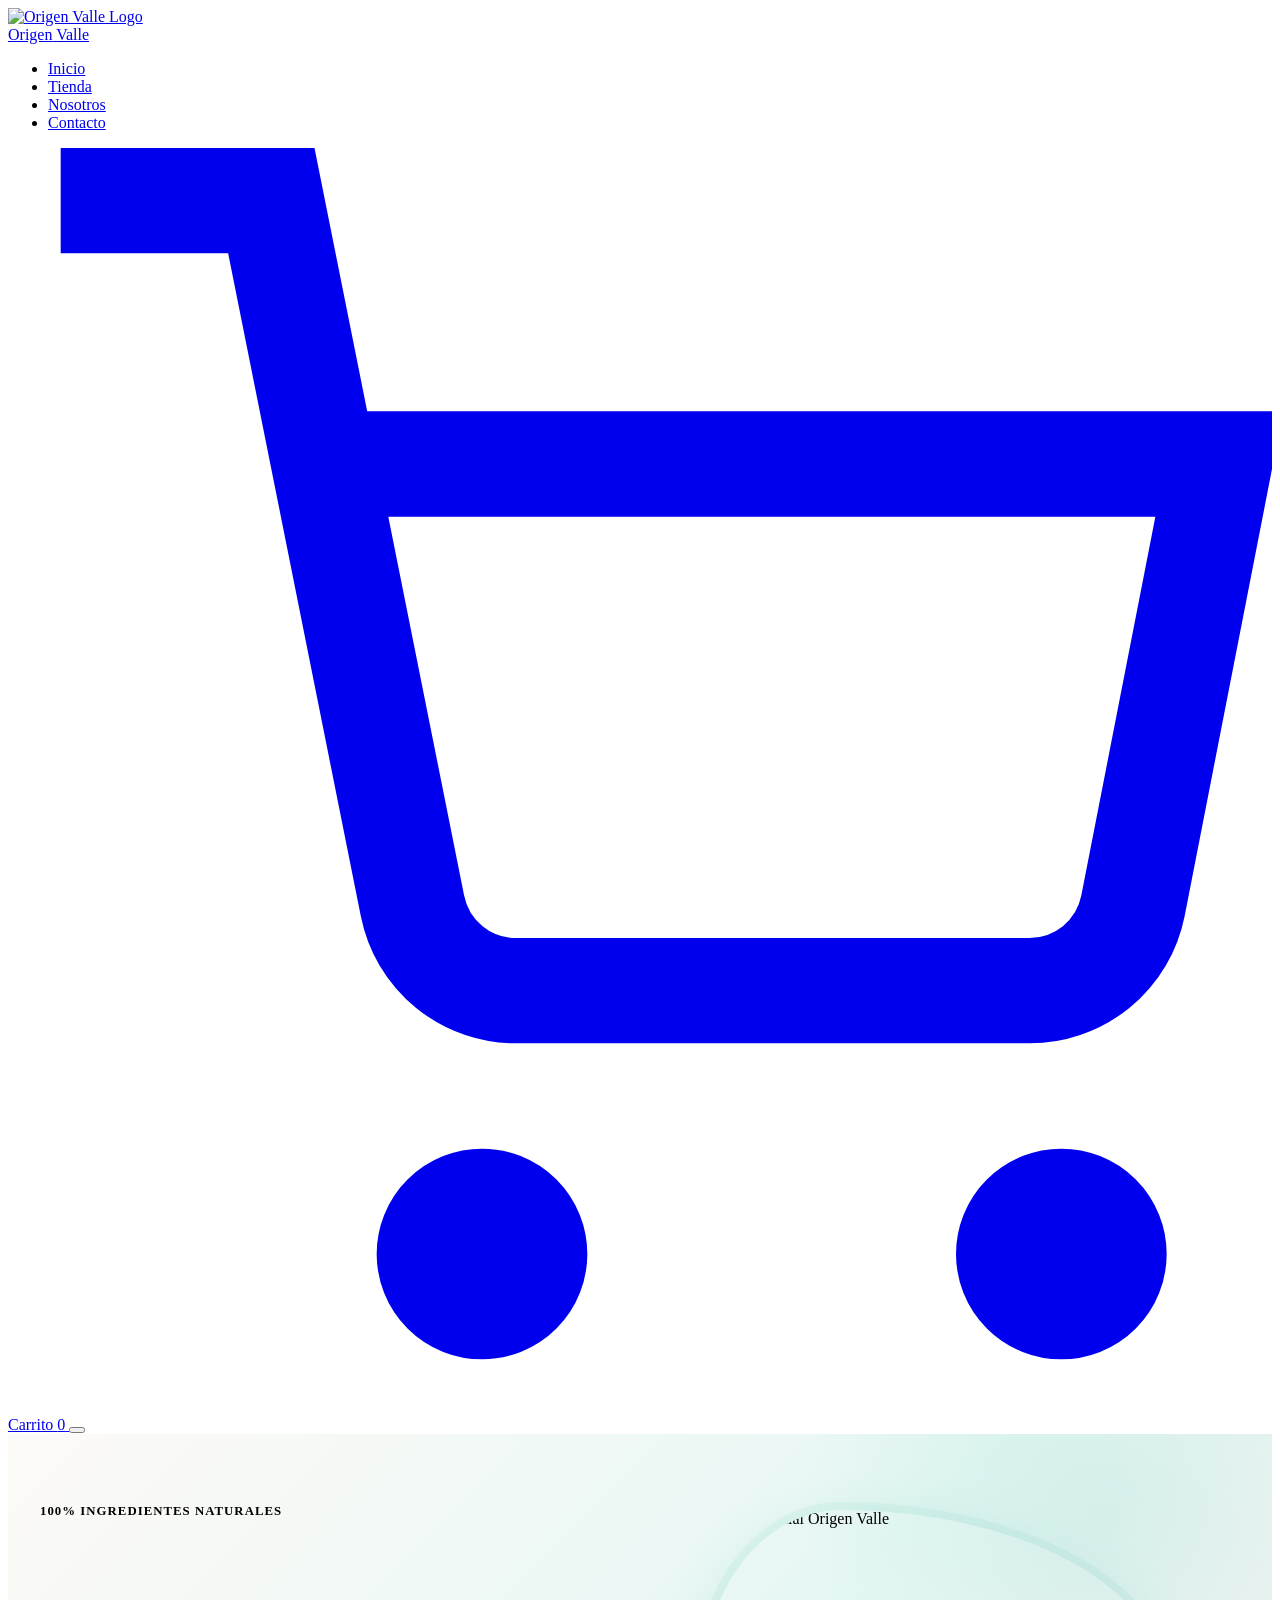
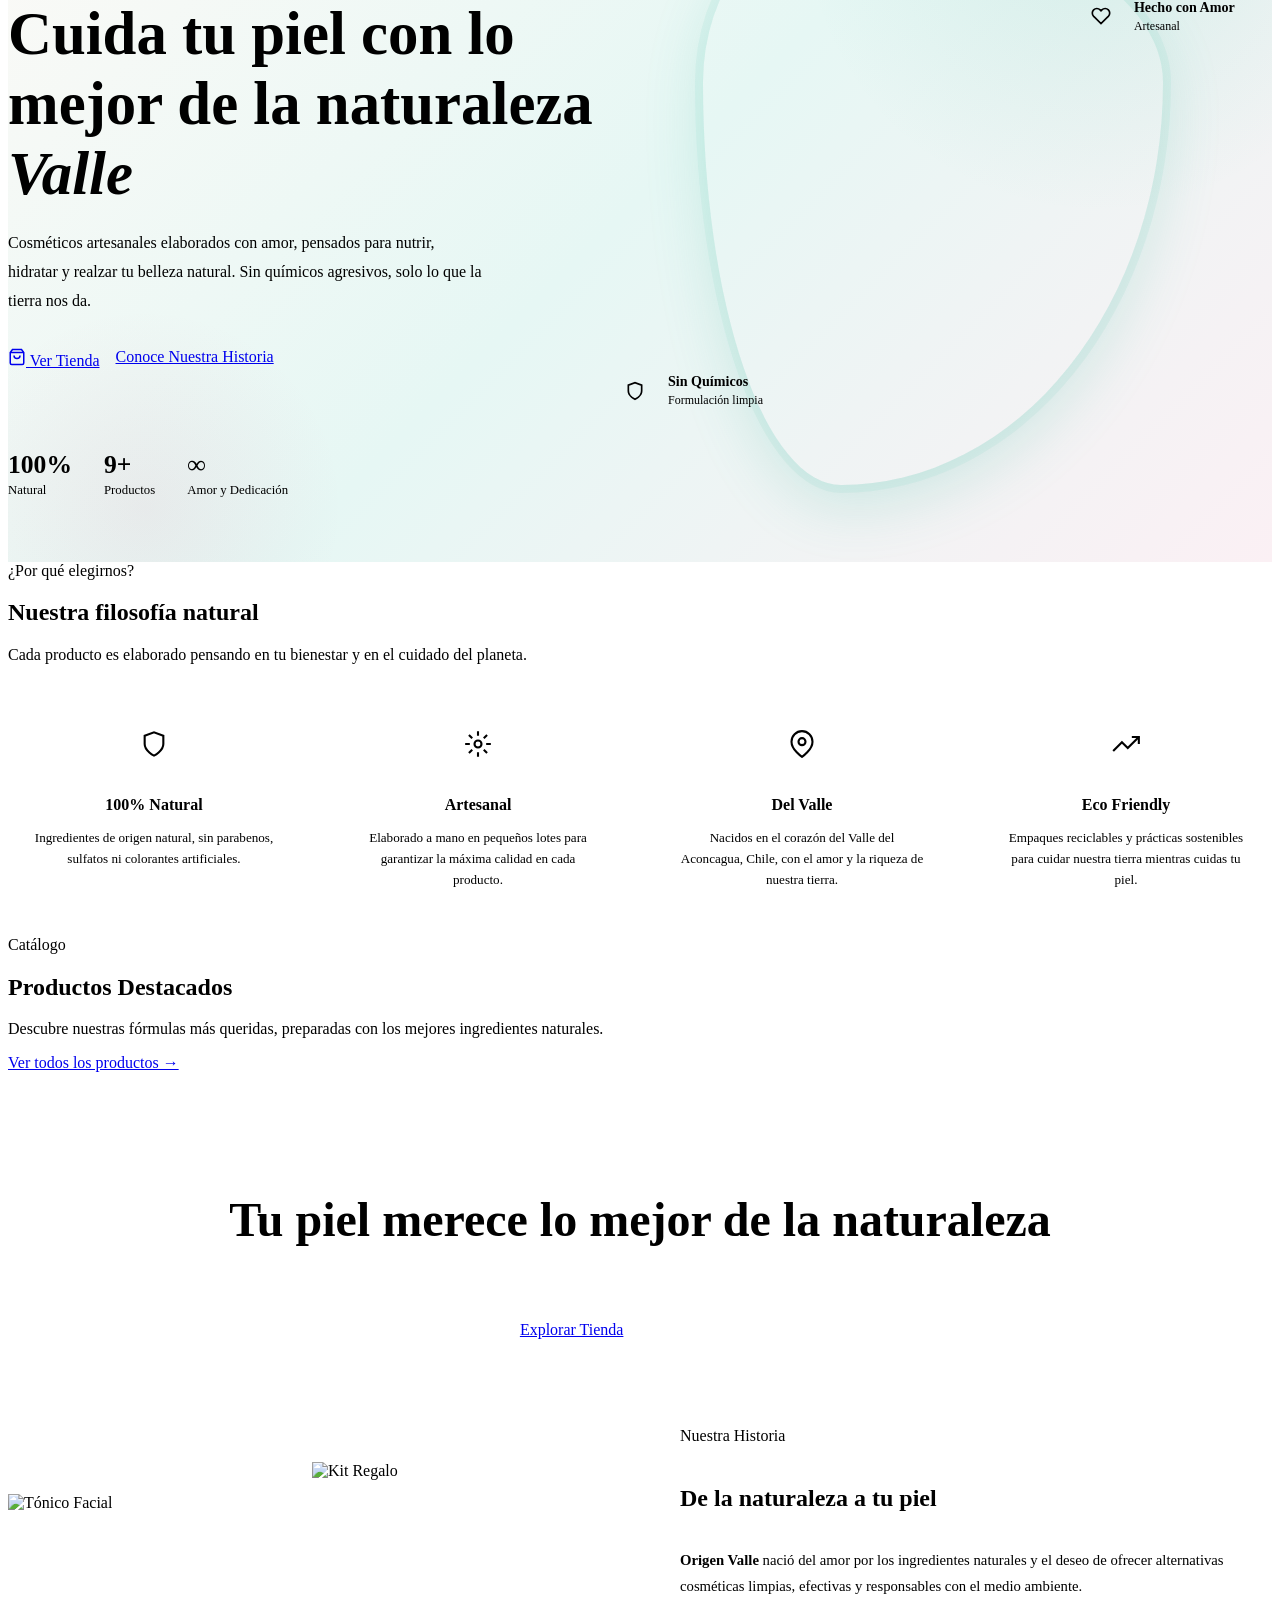
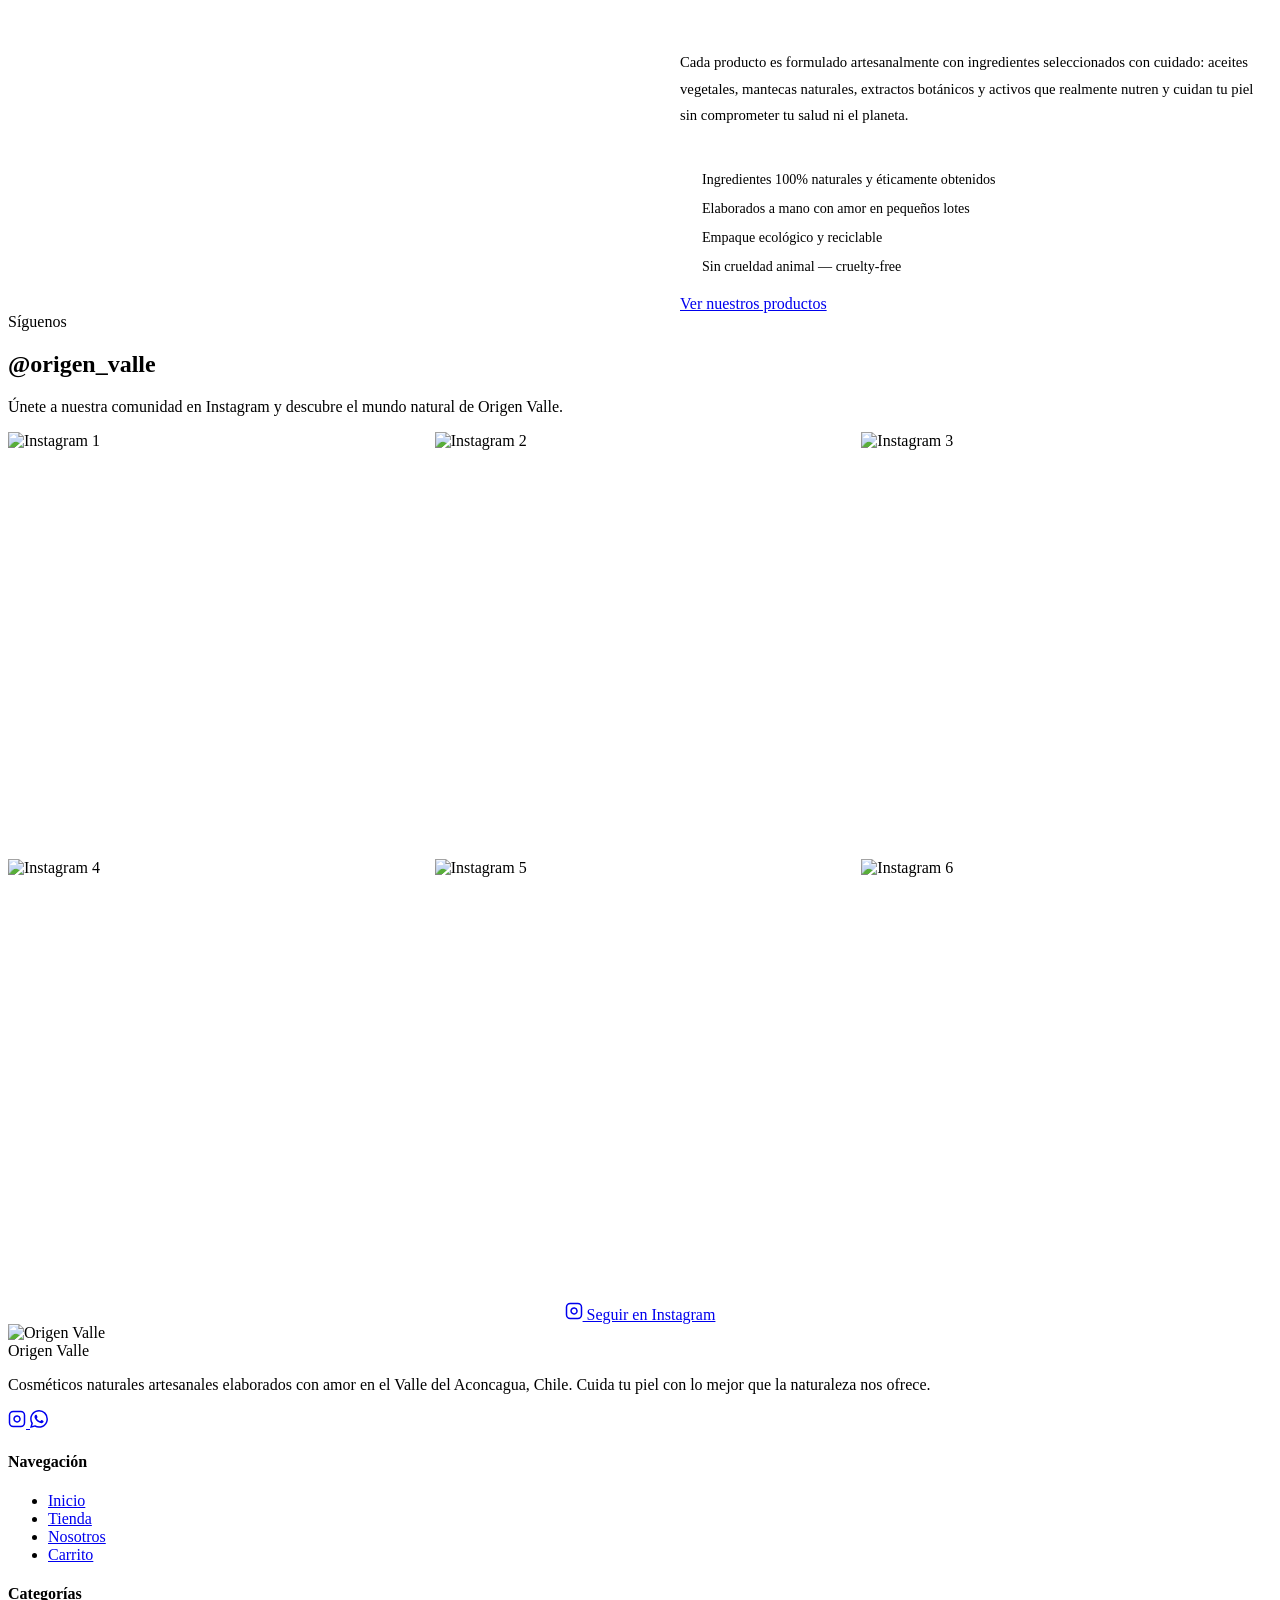
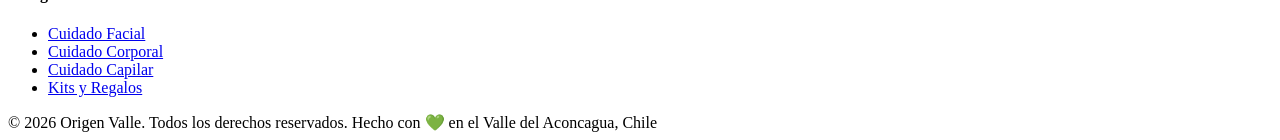
==== index.html @ 91208e2e "Add index.html" ====
<!DOCTYPE html>
<html lang="es">

<head>
  <meta charset="UTF-8">
  <meta name="viewport" content="width=device-width, initial-scale=1.0">
  <meta name="description"
    content="Origen Valle — Cosméticos naturales artesanales. Cremas, shampoo, sérum y más, elaborados con ingredientes 100% naturales.">
  <title>Origen Valle — Cosmética Natural</title>
  <link rel="stylesheet" href="css/styles.css">
  <style>
    /* ---- HERO ---- */
    .hero {
      min-height: calc(100vh - var(--nav-height));
      background: linear-gradient(135deg, #FDFAF7 0%, #E6F7F4 50%, #FBF0F4 100%);
      padding: 4rem 0;
      position: relative;
      overflow: hidden;
      display: flex;
      align-items: center;
    }

    .hero-inner {
      display: grid;
      grid-template-columns: 1fr 1fr;
      align-items: center;
      gap: 3rem;
      width: 100%;
    }

    .hero::before {
      content: '';
      position: absolute;
      top: -30%;
      right: -10%;
      width: 600px;
      height: 600px;
      background: radial-gradient(circle, rgba(61, 187, 160, 0.12) 0%, transparent 70%);
      pointer-events: none;
    }

    .hero::after {
      content: '';
      position: absolute;
      bottom: -20%;
      left: -5%;
      width: 400px;
      height: 400px;
      background: radial-gradient(circle, rgba(196, 80, 122, 0.08) 0%, transparent 70%);
      pointer-events: none;
    }

    .hero-content {
      position: relative;
      z-index: 1;
      min-width: 0;
    }

    .hero-tag {
      display: inline-flex;
      align-items: center;
      gap: 8px;
      padding: 6px 16px;
      background: var(--primary-light);
      color: var(--primary-dark);
      border-radius: var(--radius-pill);
      font-size: 0.8rem;
      font-weight: 600;
      letter-spacing: 0.08em;
      text-transform: uppercase;
      margin-bottom: 1.5rem;
    }

    .hero-tag::before {
      content: '';
      width: 8px;
      height: 8px;
      border-radius: 50%;
      background: var(--primary);
    }

    .hero-title {
      font-family: 'Playfair Display', serif;
      font-size: clamp(2.4rem, 5vw, 3.8rem);
      line-height: 1.15;
      color: var(--dark);
      margin-bottom: 1.25rem;
    }

    .hero-title .teal {
      color: var(--primary);
    }

    .hero-title .italic {
      font-style: italic;
      color: var(--accent);
    }

    .hero-desc {
      font-size: 1rem;
      color: var(--medium);
      line-height: 1.8;
      max-width: 480px;
      margin-bottom: 2rem;
    }

    .hero-actions {
      display: flex;
      gap: 1rem;
      flex-wrap: wrap;
    }

    .hero-stats {
      display: flex;
      gap: 2rem;
      margin-top: 3rem;
      padding-top: 2rem;
      border-top: 1px solid var(--border);
    }

    .hero-stat strong {
      display: block;
      font-size: 1.6rem;
      font-weight: 700;
      color: var(--primary-dark);
      font-family: 'Playfair Display', serif;
    }

    .hero-stat span {
      font-size: 0.8rem;
      color: var(--medium);
    }

    .hero-visual {
      position: relative;
      display: flex;
      align-items: center;
      justify-content: center;
    }

    .hero-image-main {
      width: 100%;
      max-width: 460px;
      border-radius: 30% 70% 70% 30% / 30% 30% 70% 70%;
      overflow: hidden;
      aspect-ratio: 4/5;
      box-shadow: 0 20px 60px rgba(61, 187, 160, 0.2), 0 0 0 8px rgba(61, 187, 160, 0.08);
      animation: floatShape 6s ease-in-out infinite;
    }

    .hero-image-main img {
      width: 100%;
      height: 100%;
      object-fit: cover;
    }

    @keyframes floatShape {

      0%,
      100% {
        transform: translateY(0) rotate(0deg);
        border-radius: 30% 70% 70% 30% / 30% 30% 70% 70%;
      }

      50% {
        transform: translateY(-12px) rotate(1deg);
        border-radius: 70% 30% 30% 70% / 70% 70% 30% 30%;
      }
    }

    .hero-float-card {
      position: absolute;
      background: var(--white);
      border-radius: var(--radius);
      padding: 1rem 1.25rem;
      box-shadow: var(--shadow-lg);
      display: flex;
      align-items: center;
      gap: 0.75rem;
    }

    .hero-float-card.card-1 {
      bottom: 10%;
      left: -8%;
      animation: floatCard1 4s ease-in-out infinite;
    }

    .hero-float-card.card-2 {
      top: 12%;
      right: -5%;
      animation: floatCard2 5s ease-in-out infinite;
    }

    @keyframes floatCard1 {

      0%,
      100% {
        transform: translateY(0)
      }

      50% {
        transform: translateY(-8px)
      }
    }

    @keyframes floatCard2 {

      0%,
      100% {
        transform: translateY(0)
      }

      50% {
        transform: translateY(8px)
      }
    }

    .float-icon {
      width: 42px;
      height: 42px;
      border-radius: 50%;
      display: flex;
      align-items: center;
      justify-content: center;
      flex-shrink: 0;
    }

    .float-icon.teal {
      background: var(--primary-light);
    }

    .float-icon.pink {
      background: var(--accent-light);
    }

    .float-icon svg {
      width: 20px;
      height: 20px;
    }

    .float-icon.teal svg {
      color: var(--primary-dark);
    }

    .float-icon.pink svg {
      color: var(--accent);
    }

    .float-text strong {
      display: block;
      font-size: 0.88rem;
      color: var(--dark);
    }

    .float-text span {
      font-size: 0.75rem;
      color: var(--medium);
    }

    /* ---- BENEFICIOS ---- */
    .benefits {
      background: var(--white);
    }

    .benefits-grid {
      display: grid;
      grid-template-columns: repeat(4, 1fr);
      gap: 2rem;
    }

    .benefit-card {
      text-align: center;
      padding: 2rem 1.5rem;
      border-radius: var(--radius);
      background: var(--cream);
      transition: var(--transition);
    }

    .benefit-card:hover {
      background: var(--primary-light);
      transform: translateY(-4px);
    }

    .benefit-icon {
      width: 64px;
      height: 64px;
      border-radius: 50%;
      background: var(--white);
      display: flex;
      align-items: center;
      justify-content: center;
      margin: 0 auto 1.25rem;
      box-shadow: var(--shadow-sm);
    }

    .benefit-icon svg {
      width: 28px;
      height: 28px;
      color: var(--primary);
    }

    .benefit-card h3 {
      font-family: 'Playfair Display', serif;
      font-size: 1rem;
      margin-bottom: 0.5rem;
    }

    .benefit-card p {
      font-size: 0.82rem;
      color: var(--medium);
      line-height: 1.6;
    }

    /* ---- DESTACADOS ---- */
    .featured {
      background: var(--cream);
    }

    /* ---- BANNER CTA ---- */
    .banner-cta {
      background: linear-gradient(135deg, var(--primary-dark) 0%, var(--primary) 60%, #5BC8AD 100%);
      padding: 5rem 0;
      text-align: center;
      position: relative;
      overflow: hidden;
    }

    .banner-cta::before {
      content: '✦';
      position: absolute;
      font-size: 200px;
      color: rgba(255, 255, 255, 0.04);
      top: -30px;
      left: -20px;
    }

    .banner-cta::after {
      content: '✦';
      position: absolute;
      font-size: 150px;
      color: rgba(255, 255, 255, 0.04);
      bottom: -20px;
      right: 5%;
    }

    .banner-cta h2 {
      font-family: 'Playfair Display', serif;
      font-size: clamp(1.8rem, 4vw, 3rem);
      color: var(--white);
      margin-bottom: 1rem;
    }

    .banner-cta p {
      color: rgba(255, 255, 255, 0.85);
      font-size: 1rem;
      margin-bottom: 2.5rem;
    }

    .banner-actions {
      display: flex;
      gap: 1rem;
      justify-content: center;
      flex-wrap: wrap;
    }

    /* ---- NOSOTROS ---- */
    .about {
      background: var(--white);
    }

    .about-grid {
      display: grid;
      grid-template-columns: 1fr 1fr;
      gap: 5rem;
      align-items: center;
    }

    .about-images {
      display: grid;
      grid-template-columns: 1fr 1fr;
      gap: 1rem;
    }

    .about-img {
      border-radius: var(--radius);
      overflow: hidden;
      aspect-ratio: 3/4;
    }

    .about-img:first-child {
      margin-top: 2rem;
    }

    .about-img img {
      width: 100%;
      height: 100%;
      object-fit: cover;
    }

    .about-content {
      display: flex;
      flex-direction: column;
      gap: 1.25rem;
    }

    .about-content p {
      font-size: 0.92rem;
      color: var(--medium);
      line-height: 1.8;
    }

    .values-list {
      display: flex;
      flex-direction: column;
      gap: 0.75rem;
      margin-top: 0.5rem;
    }

    .value-item {
      display: flex;
      align-items: center;
      gap: 0.75rem;
      font-size: 0.88rem;
      color: var(--dark);
    }

    .value-dot {
      width: 10px;
      height: 10px;
      border-radius: 50%;
      background: var(--primary);
      flex-shrink: 0;
    }

    .value-dot.pink {
      background: var(--accent);
    }

    /* ---- INSTAGRAM ---- */
    .instagram {
      background: var(--cream);
    }

    .instagram-grid {
      display: grid;
      grid-template-columns: repeat(3, 1fr);
      gap: 1rem;
    }

    .insta-item {
      border-radius: var(--radius-sm);
      overflow: hidden;
      aspect-ratio: 1;
      position: relative;
      cursor: pointer;
    }

    .insta-item img {
      width: 100%;
      height: 100%;
      object-fit: cover;
      transition: transform 0.4s ease;
    }

    .insta-item:hover img {
      transform: scale(1.08);
    }

    .insta-overlay {
      position: absolute;
      inset: 0;
      background: rgba(61, 187, 160, 0.7);
      display: flex;
      align-items: center;
      justify-content: center;
      opacity: 0;
      transition: var(--transition);
    }

    .insta-item:hover .insta-overlay {
      opacity: 1;
    }

    .insta-overlay svg {
      width: 32px;
      height: 32px;
      color: white;
    }

    .instagram-cta {
      text-align: center;
      margin-top: 2rem;
    }

    /* RESPONSIVE */
    @media (max-width: 900px) {
      .hero-inner {
        grid-template-columns: 1fr;
        text-align: center;
      }

      .hero {
        padding: 3rem 0;
      }

      .hero-desc {
        margin: 0 auto 2rem;
      }

      .hero-actions {
        justify-content: center;
      }

      .hero-stats {
        justify-content: center;
      }

      .hero-visual {
        order: -1;
      }

      .hero-image-main {
        max-width: 300px;
        margin: 0 auto;
      }

      .hero-float-card {
        display: none;
      }

      .benefits-grid {
        grid-template-columns: repeat(2, 1fr);
      }

      .about-grid {
        grid-template-columns: 1fr;
      }

      .about-images {
        display: flex;
        gap: 1rem;
      }

      .about-img {
        flex: 1;
        aspect-ratio: 1;
      }

      .about-img:first-child {
        margin-top: 0;
      }

      .instagram-grid {
        grid-template-columns: repeat(3, 1fr);
      }
    }

    @media (max-width: 600px) {
      .benefits-grid {
        grid-template-columns: 1fr 1fr;
        gap: 1rem;
      }

      .instagram-grid {
        grid-template-columns: repeat(3, 1fr);
        gap: 0.5rem;
      }

      .hero-image-main {
        max-width: 240px;
      }

      .hero-stats {
        gap: 1.25rem;
        flex-wrap: wrap;
        justify-content: center;
      }

      .store-banner {
        flex-direction: column;
        text-align: center;
      }
    }
  </style>
</head>

<body data-page="home">

  <!-- NAVBAR -->
  <nav class="navbar">
    <div class="container">
      <a href="index.html" class="nav-logo">
        <img src="logo/WhatsApp%20Image%202026-04-01%20at%2014.21.56.jpeg" alt="Origen Valle Logo">
        <div class="nav-logo-text">
          <span>Origen</span>
          <span>Valle</span>
        </div>
      </a>
      <ul class="nav-links">
        <li><a href="index.html" class="active">Inicio</a></li>
        <li><a href="tienda.html">Tienda</a></li>
        <li><a href="index.html#nosotros">Nosotros</a></li>
        <li><a href="index.html#contacto">Contacto</a></li>
      </ul>
      <div class="nav-actions">
        <a href="carrito.html" class="cart-btn">
          <svg viewBox="0 0 24 24" fill="none" stroke="currentColor" stroke-width="2">
            <circle cx="9" cy="21" r="1" />
            <circle cx="20" cy="21" r="1" />
            <path d="M1 1h4l2.68 13.39a2 2 0 001.98 1.61h9.72a2 2 0 001.98-1.61L23 6H6" />
          </svg>
          Carrito
          <span class="cart-badge">0</span>
        </a>
        <button class="menu-toggle" aria-label="Menú">
          <span></span><span></span><span></span>
        </button>
      </div>
    </div>
  </nav>

  <!-- HERO -->
  <section class="hero">
    <div class="container">
      <div class="hero-inner">
        <div class="hero-content">
          <div class="hero-tag">100% Ingredientes Naturales</div>
          <h1 class="hero-title">
            Cuida tu piel con lo<br>
            mejor de la <span class="teal">naturaleza</span><br>
            <span class="italic">Valle</span>
          </h1>
          <p class="hero-desc">
            Cosméticos artesanales elaborados con amor, pensados para nutrir, hidratar y realzar
            tu belleza natural. Sin químicos agresivos, solo lo que la tierra nos da.
          </p>
          <div class="hero-actions">
            <a href="tienda.html" class="btn btn-primary btn-lg">
              <svg viewBox="0 0 24 24" fill="none" stroke="currentColor" stroke-width="2" width="18" height="18">
                <path d="M6 2L3 6v14a2 2 0 002 2h14a2 2 0 002-2V6l-3-4z" />
                <line x1="3" y1="6" x2="21" y2="6" />
                <path d="M16 10a4 4 0 01-8 0" />
              </svg>
              Ver Tienda
            </a>
            <a href="#nosotros" class="btn btn-outline btn-lg">Conoce Nuestra Historia</a>
          </div>
          <div class="hero-stats">
            <div class="hero-stat">
              <strong>100%</strong>
              <span>Natural</span>
            </div>
            <div class="hero-stat">
              <strong>9+</strong>
              <span>Productos</span>
            </div>
            <div class="hero-stat">
              <strong>∞</strong>
              <span>Amor y Dedicación</span>
            </div>
          </div>
        </div>

        <div class="hero-visual">
          <div class="hero-image-main">
            <img src="productos/WhatsApp%20Image%202026-04-01%20at%2014.20.57.jpeg" alt="Sérum Facial Origen Valle">
          </div>
          <div class="hero-float-card card-1">
            <div class="float-icon teal">
              <svg viewBox="0 0 24 24" fill="none" stroke="currentColor" stroke-width="2">
                <path d="M12 22s8-4 8-10V5l-8-3-8 3v7c0 6 8 10 8 10z" />
              </svg>
            </div>
            <div class="float-text">
              <strong>Sin Químicos</strong>
              <span>Formulación limpia</span>
            </div>
          </div>
          <div class="hero-float-card card-2">
            <div class="float-icon pink">
              <svg viewBox="0 0 24 24" fill="none" stroke="currentColor" stroke-width="2">
                <path
                  d="M20.84 4.61a5.5 5.5 0 00-7.78 0L12 5.67l-1.06-1.06a5.5 5.5 0 00-7.78 7.78l1.06 1.06L12 21.23l7.78-7.78 1.06-1.06a5.5 5.5 0 000-7.78z" />
              </svg>
            </div>
            <div class="float-text">
              <strong>Hecho con Amor</strong>
              <span>Artesanal</span>
            </div>
          </div>
        </div>
      </div><!-- /hero-inner -->
    </div>
  </section>

  <!-- BENEFICIOS -->
  <section class="section benefits">
    <div class="container">
      <div class="section-header">
        <span class="section-tag">¿Por qué elegirnos?</span>
        <h2 class="section-title">Nuestra <span>filosofía</span> natural</h2>
        <p class="section-subtitle">Cada producto es elaborado pensando en tu bienestar y en el cuidado del planeta.</p>
      </div>
      <div class="benefits-grid">
        <div class="benefit-card">
          <div class="benefit-icon">
            <svg viewBox="0 0 24 24" fill="none" stroke="currentColor" stroke-width="1.8">
              <path d="M12 22s8-4 8-10V5l-8-3-8 3v7c0 6 8 10 8 10z" />
            </svg>
          </div>
          <h3>100% Natural</h3>
          <p>Ingredientes de origen natural, sin parabenos, sulfatos ni colorantes artificiales.</p>
        </div>
        <div class="benefit-card">
          <div class="benefit-icon">
            <svg viewBox="0 0 24 24" fill="none" stroke="currentColor" stroke-width="1.8">
              <circle cx="12" cy="12" r="3" />
              <path
                d="M12 1v4M12 19v4M4.22 4.22l2.83 2.83M16.95 16.95l2.83 2.83M1 12h4M19 12h4M4.22 19.78l2.83-2.83M16.95 7.05l2.83-2.83" />
            </svg>
          </div>
          <h3>Artesanal</h3>
          <p>Elaborado a mano en pequeños lotes para garantizar la máxima calidad en cada producto.</p>
        </div>
        <div class="benefit-card">
          <div class="benefit-icon">
            <svg viewBox="0 0 24 24" fill="none" stroke="currentColor" stroke-width="1.8">
              <path d="M21 10c0 7-9 13-9 13s-9-6-9-13a9 9 0 0118 0z" />
              <circle cx="12" cy="10" r="3" />
            </svg>
          </div>
          <h3>Del Valle</h3>
          <p>Nacidos en el corazón del Valle del Aconcagua, Chile, con el amor y la riqueza de nuestra tierra.</p>
        </div>
        <div class="benefit-card">
          <div class="benefit-icon">
            <svg viewBox="0 0 24 24" fill="none" stroke="currentColor" stroke-width="1.8">
              <polyline points="23 6 13.5 15.5 8.5 10.5 1 18" />
              <polyline points="17 6 23 6 23 12" />
            </svg>
          </div>
          <h3>Eco Friendly</h3>
          <p>Empaques reciclables y prácticas sostenibles para cuidar nuestra tierra mientras cuidas tu piel.</p>
        </div>
      </div>
    </div>
  </section>

  <!-- PRODUCTOS DESTACADOS -->
  <section class="section featured" id="destacados">
    <div class="container">
      <div class="section-header">
        <span class="section-tag accent">Catálogo</span>
        <h2 class="section-title">Productos <span class="accent">Destacados</span></h2>
        <p class="section-subtitle">Descubre nuestras fórmulas más queridas, preparadas con los mejores ingredientes
          naturales.</p>
      </div>
      <div class="products-grid" id="featured-grid">
        <!-- Renderizado por JS -->
      </div>
      <div class="text-center mt-3">
        <a href="tienda.html" class="btn btn-outline btn-lg">Ver todos los productos →</a>
      </div>
    </div>
  </section>

  <!-- BANNER CTA -->
  <section class="banner-cta">
    <div class="container">
      <h2>Tu piel merece lo mejor de la naturaleza</h2>
      <p>Cosméticos elaborados con ingredientes puros y mucho amor, directamente para ti.</p>
      <div class="banner-actions">
        <a href="tienda.html" class="btn btn-outline-white btn-lg">Explorar Tienda</a>
        <a href="https://instagram.com/origen_valle" target="_blank" class="btn btn-lg"
          style="background:rgba(255,255,255,0.15); color:white; border:2px solid rgba(255,255,255,0.4);">
          <svg viewBox="0 0 24 24" fill="none" stroke="currentColor" stroke-width="2" width="18" height="18">
            <rect x="2" y="2" width="20" height="20" rx="5" ry="5" />
            <path d="M16 11.37A4 4 0 1112.63 8 4 4 0 0116 11.37z" />
            <line x1="17.5" y1="6.5" x2="17.51" y2="6.5" />
          </svg>
          @origen_valle
        </a>
      </div>
    </div>
  </section>

  <!-- NOSOTROS -->
  <section class="section about" id="nosotros">
    <div class="container">
      <div class="about-grid">
        <div class="about-images">
          <div class="about-img">
            <img src="productos/WhatsApp%20Image%202026-04-01%20at%2014.20.56.jpeg" alt="Tónico Facial">
          </div>
          <div class="about-img">
            <img src="productos/WhatsApp%20Image%202026-04-01%20at%2011.14.33.jpeg" alt="Kit Regalo">
          </div>
        </div>
        <div class="about-content">
          <div>
            <span class="section-tag">Nuestra Historia</span>
          </div>
          <h2 class="section-title" style="text-align:left; margin-bottom:0">
            De la <span>naturaleza</span> a tu piel
          </h2>
          <p>
            <strong>Origen Valle</strong> nació del amor por los ingredientes naturales y el deseo de ofrecer
            alternativas cosméticas limpias, efectivas y responsables con el medio ambiente.
          </p>
          <p>
            Cada producto es formulado artesanalmente con ingredientes seleccionados con cuidado:
            aceites vegetales, mantecas naturales, extractos botánicos y activos que realmente nutren y
            cuidan tu piel sin comprometer tu salud ni el planeta.
          </p>
          <div class="values-list">
            <div class="value-item">
              <div class="value-dot"></div>
              Ingredientes 100% naturales y éticamente obtenidos
            </div>
            <div class="value-item">
              <div class="value-dot pink"></div>
              Elaborados a mano con amor en pequeños lotes
            </div>
            <div class="value-item">
              <div class="value-dot"></div>
              Empaque ecológico y reciclable
            </div>
            <div class="value-item">
              <div class="value-dot pink"></div>
              Sin crueldad animal — cruelty-free
            </div>
          </div>
          <div>
            <a href="tienda.html" class="btn btn-primary">Ver nuestros productos</a>
          </div>
        </div>
      </div>
    </div>
  </section>

  <!-- GALERÍA INSTAGRAM -->
  <section class="section instagram" id="contacto">
    <div class="container">
      <div class="section-header">
        <span class="section-tag">Síguenos</span>
        <h2 class="section-title">@<span>origen_valle</span></h2>
        <p class="section-subtitle">Únete a nuestra comunidad en Instagram y descubre el mundo natural de Origen Valle.
        </p>
      </div>
      <div class="instagram-grid">
        <div class="insta-item">
          <img src="productos/WhatsApp%20Image%202026-04-01%20at%2014.20.57.jpeg" alt="Instagram 1">
          <div class="insta-overlay">
            <svg viewBox="0 0 24 24" fill="none" stroke="currentColor" stroke-width="2">
              <rect x="2" y="2" width="20" height="20" rx="5" />
              <path d="M16 11.37A4 4 0 1112.63 8 4 4 0 0116 11.37z" />
              <line x1="17.5" y1="6.5" x2="17.51" y2="6.5" />
            </svg>
          </div>
        </div>
        <div class="insta-item">
          <img src="productos/WhatsApp%20Image%202026-04-01%20at%2014.20.56.jpeg" alt="Instagram 2">
          <div class="insta-overlay">
            <svg viewBox="0 0 24 24" fill="none" stroke="currentColor" stroke-width="2">
              <rect x="2" y="2" width="20" height="20" rx="5" />
              <path d="M16 11.37A4 4 0 1112.63 8 4 4 0 0116 11.37z" />
              <line x1="17.5" y1="6.5" x2="17.51" y2="6.5" />
            </svg>
          </div>
        </div>
        <div class="insta-item">
          <img src="productos/WhatsApp%20Image%202026-04-01%20at%2014.20.56%20%282%29.jpeg" alt="Instagram 3">
          <div class="insta-overlay">
            <svg viewBox="0 0 24 24" fill="none" stroke="currentColor" stroke-width="2">
              <rect x="2" y="2" width="20" height="20" rx="5" />
              <path d="M16 11.37A4 4 0 1112.63 8 4 4 0 0116 11.37z" />
              <line x1="17.5" y1="6.5" x2="17.51" y2="6.5" />
            </svg>
          </div>
        </div>
        <div class="insta-item">
          <img src="productos/WhatsApp%20Image%202026-04-01%20at%2011.13.07.jpeg" alt="Instagram 4">
          <div class="insta-overlay">
            <svg viewBox="0 0 24 24" fill="none" stroke="currentColor" stroke-width="2">
              <rect x="2" y="2" width="20" height="20" rx="5" />
              <path d="M16 11.37A4 4 0 1112.63 8 4 4 0 0116 11.37z" />
              <line x1="17.5" y1="6.5" x2="17.51" y2="6.5" />
            </svg>
          </div>
        </div>
        <div class="insta-item">
          <img src="productos/WhatsApp%20Image%202026-04-01%20at%2011.14.01.jpeg" alt="Instagram 5">
          <div class="insta-overlay">
            <svg viewBox="0 0 24 24" fill="none" stroke="currentColor" stroke-width="2">
              <rect x="2" y="2" width="20" height="20" rx="5" />
              <path d="M16 11.37A4 4 0 1112.63 8 4 4 0 0116 11.37z" />
              <line x1="17.5" y1="6.5" x2="17.51" y2="6.5" />
            </svg>
          </div>
        </div>
        <div class="insta-item">
          <img src="productos/WhatsApp%20Image%202026-04-01%20at%2011.14.33.jpeg" alt="Instagram 6">
          <div class="insta-overlay">
            <svg viewBox="0 0 24 24" fill="none" stroke="currentColor" stroke-width="2">
              <rect x="2" y="2" width="20" height="20" rx="5" />
              <path d="M16 11.37A4 4 0 1112.63 8 4 4 0 0116 11.37z" />
              <line x1="17.5" y1="6.5" x2="17.51" y2="6.5" />
            </svg>
          </div>
        </div>
      </div>
      <div class="instagram-cta">
        <a href="https://instagram.com/origen_valle" target="_blank" class="btn btn-accent">
          <svg viewBox="0 0 24 24" fill="none" stroke="currentColor" stroke-width="2" width="18" height="18">
            <rect x="2" y="2" width="20" height="20" rx="5" ry="5" />
            <path d="M16 11.37A4 4 0 1112.63 8 4 4 0 0116 11.37z" />
            <line x1="17.5" y1="6.5" x2="17.51" y2="6.5" />
          </svg>
          Seguir en Instagram
        </a>
      </div>
    </div>
  </section>

  <!-- FOOTER -->
  <footer class="footer">
    <div class="container">
      <div class="footer-grid">
        <div class="footer-brand">
          <div class="footer-logo">
            <img src="logo/WhatsApp%20Image%202026-04-01%20at%2014.21.56.jpeg" alt="Origen Valle">
            <div class="footer-logo-text">
              <span>Origen</span>
              <span>Valle</span>
            </div>
          </div>
          <p class="footer-tagline">
            Cosméticos naturales artesanales elaborados con amor en el Valle del Aconcagua, Chile.
            Cuida tu piel con lo mejor que la naturaleza nos ofrece.
          </p>
          <div class="footer-social">
            <a href="https://instagram.com/origen_valle" target="_blank" title="Instagram">
              <svg viewBox="0 0 24 24" fill="none" stroke="currentColor" stroke-width="2" width="18" height="18">
                <rect x="2" y="2" width="20" height="20" rx="5" />
                <path d="M16 11.37A4 4 0 1112.63 8 4 4 0 0116 11.37z" />
                <line x1="17.5" y1="6.5" x2="17.51" y2="6.5" />
              </svg>
            </a>
            <a href="https://wa.me/56982233777" target="_blank" title="WhatsApp">
              <svg viewBox="0 0 24 24" fill="currentColor" width="18" height="18">
                <path
                  d="M17.472 14.382c-.297-.149-1.758-.867-2.03-.967-.273-.099-.471-.148-.67.15-.197.297-.767.966-.94 1.164-.173.199-.347.223-.644.075-.297-.15-1.255-.463-2.39-1.475-.883-.788-1.48-1.761-1.653-2.059-.173-.297-.018-.458.13-.606.134-.133.298-.347.446-.52.149-.174.198-.298.298-.497.099-.198.05-.371-.025-.52-.075-.149-.669-1.612-.916-2.207-.242-.579-.487-.5-.669-.51-.173-.008-.371-.01-.57-.01-.198 0-.52.074-.792.372-.272.297-1.04 1.016-1.04 2.479 0 1.462 1.065 2.875 1.213 3.074.149.198 2.096 3.2 5.077 4.487.709.306 1.262.489 1.694.625.712.227 1.36.195 1.871.118.571-.085 1.758-.719 2.006-1.413.248-.694.248-1.289.173-1.413-.074-.124-.272-.198-.57-.347m-5.421 7.403h-.004a9.87 9.87 0 01-5.031-1.378l-.361-.214-3.741.982.998-3.648-.235-.374a9.86 9.86 0 01-1.51-5.26c.001-5.45 4.436-9.884 9.888-9.884 2.64 0 5.122 1.03 6.988 2.898a9.825 9.825 0 012.893 6.994c-.003 5.45-4.437 9.884-9.885 9.884m8.413-18.297A11.815 11.815 0 0012.05 0C5.495 0 .16 5.335.157 11.892c0 2.096.547 4.142 1.588 5.945L.057 24l6.305-1.654a11.882 11.882 0 005.683 1.448h.005c6.554 0 11.89-5.335 11.893-11.893a11.821 11.821 0 00-3.48-8.413Z" />
              </svg>
            </a>
          </div>
        </div>
        <div class="footer-col">
          <h4>Navegación</h4>
          <ul>
            <li><a href="index.html">Inicio</a></li>
            <li><a href="tienda.html">Tienda</a></li>
            <li><a href="index.html#nosotros">Nosotros</a></li>
            <li><a href="carrito.html">Carrito</a></li>
          </ul>
        </div>
        <div class="footer-col">
          <h4>Categorías</h4>
          <ul>
            <li><a href="tienda.html">Cuidado Facial</a></li>
            <li><a href="tienda.html">Cuidado Corporal</a></li>
            <li><a href="tienda.html">Cuidado Capilar</a></li>
            <li><a href="tienda.html">Kits y Regalos</a></li>
          </ul>
        </div>
      </div>
      <div class="footer-bottom">
        <span>© 2026 Origen Valle. Todos los derechos reservados.</span>
        <span>Hecho con 💚 en el Valle del Aconcagua, Chile</span>
      </div>
    </div>
  </footer>

  <script src="js/app.js"></script>
</body>

</html>
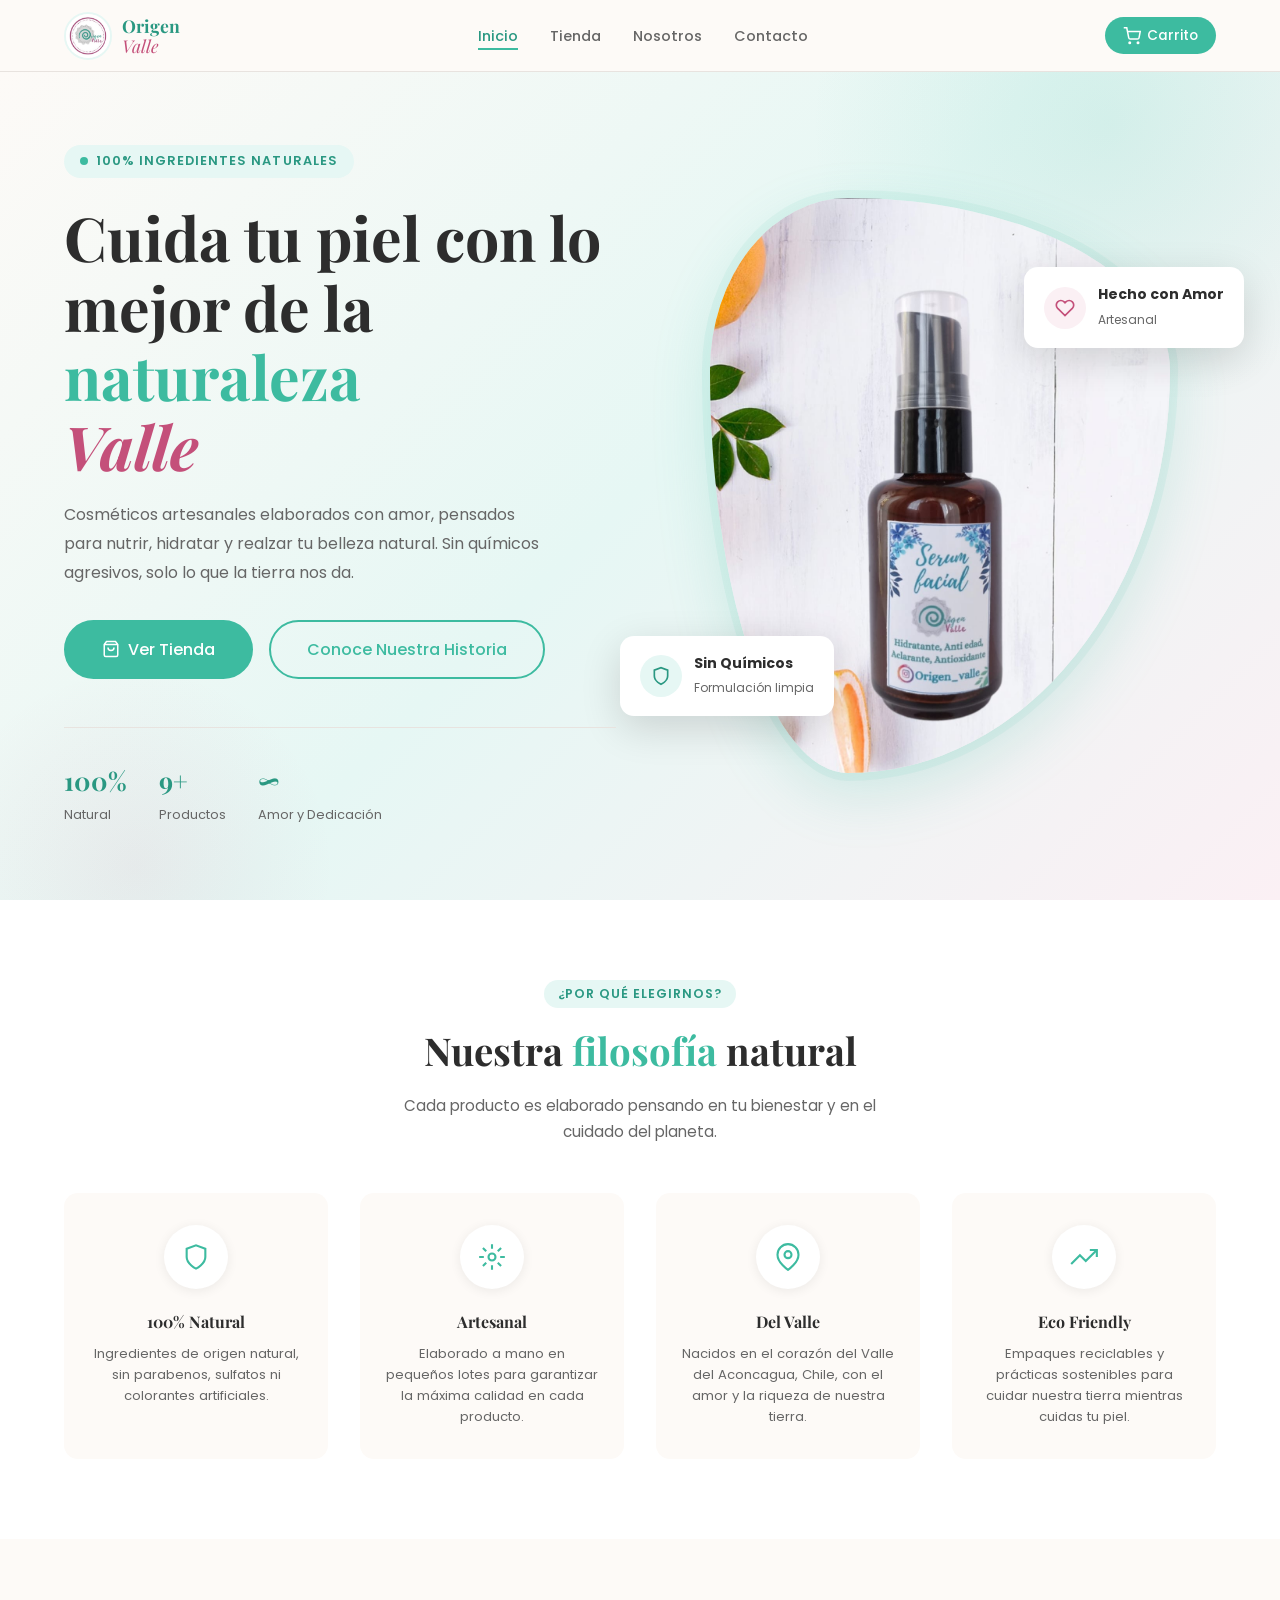
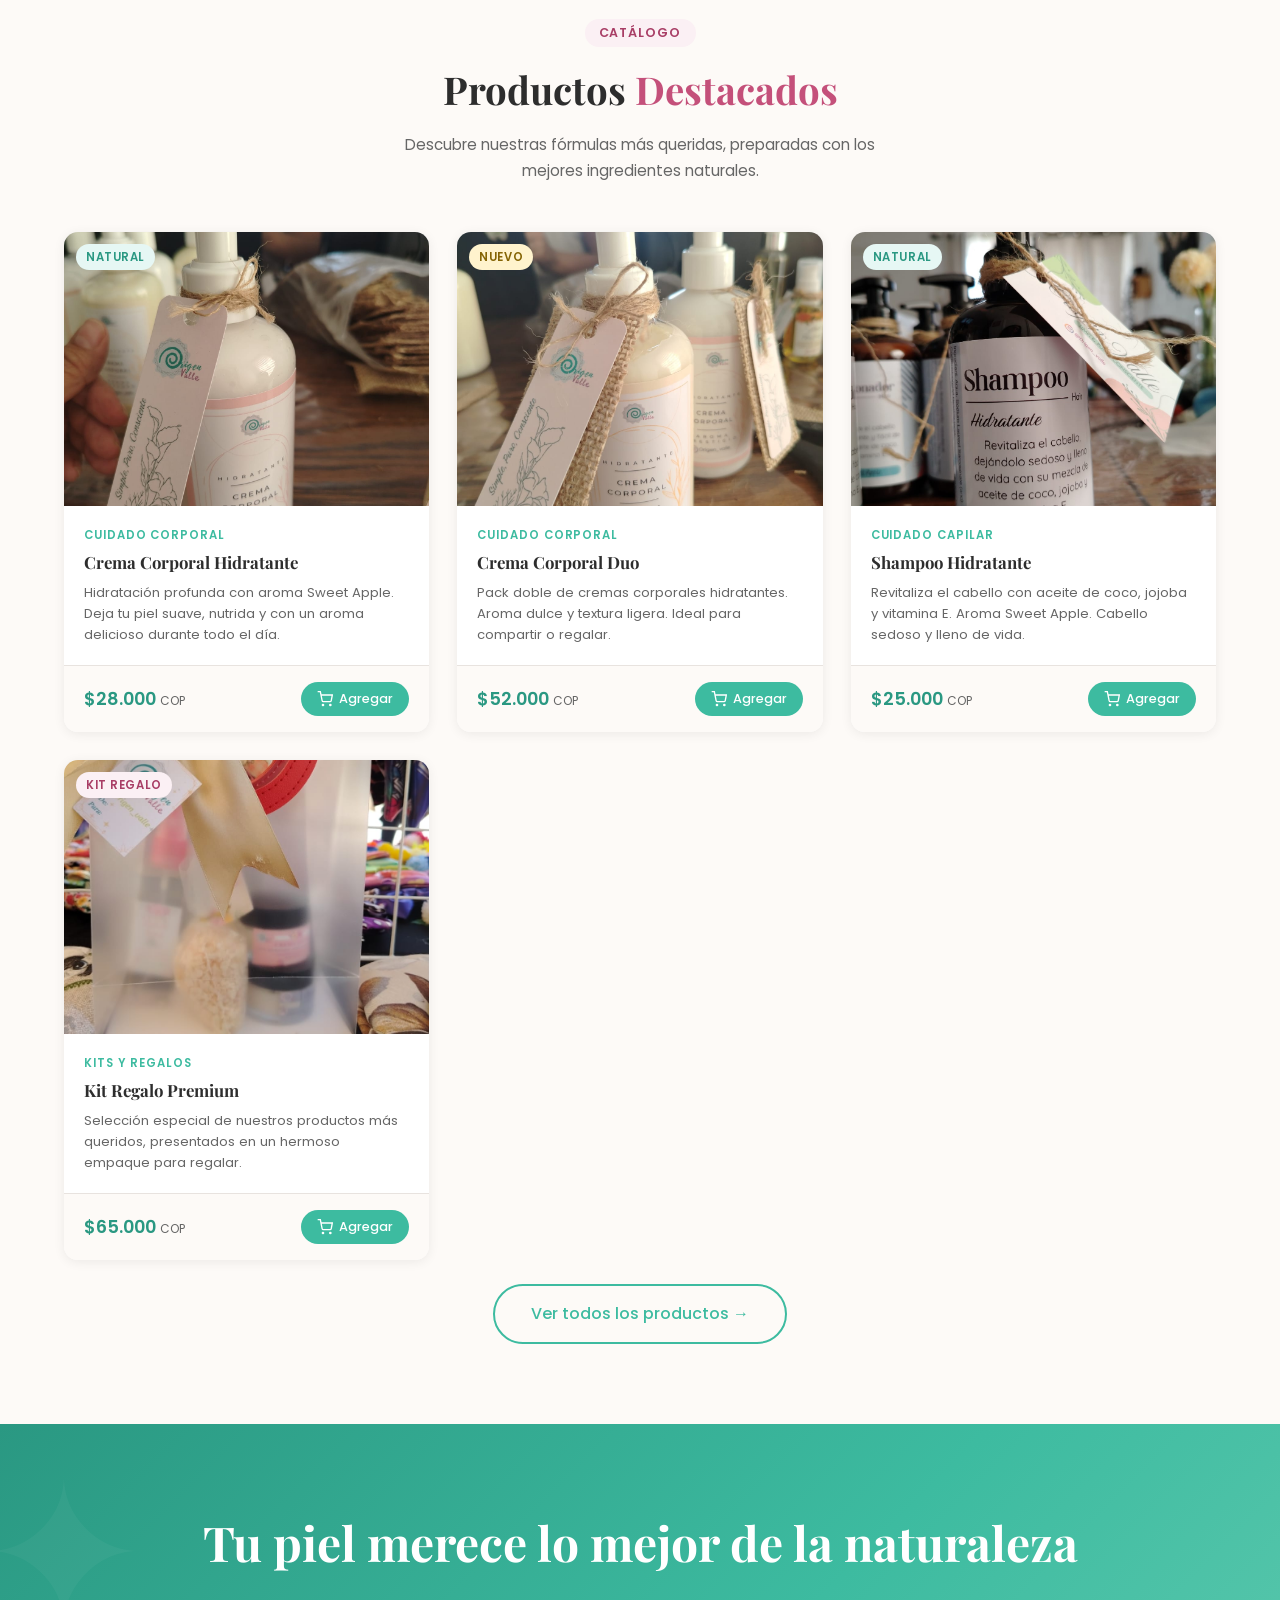
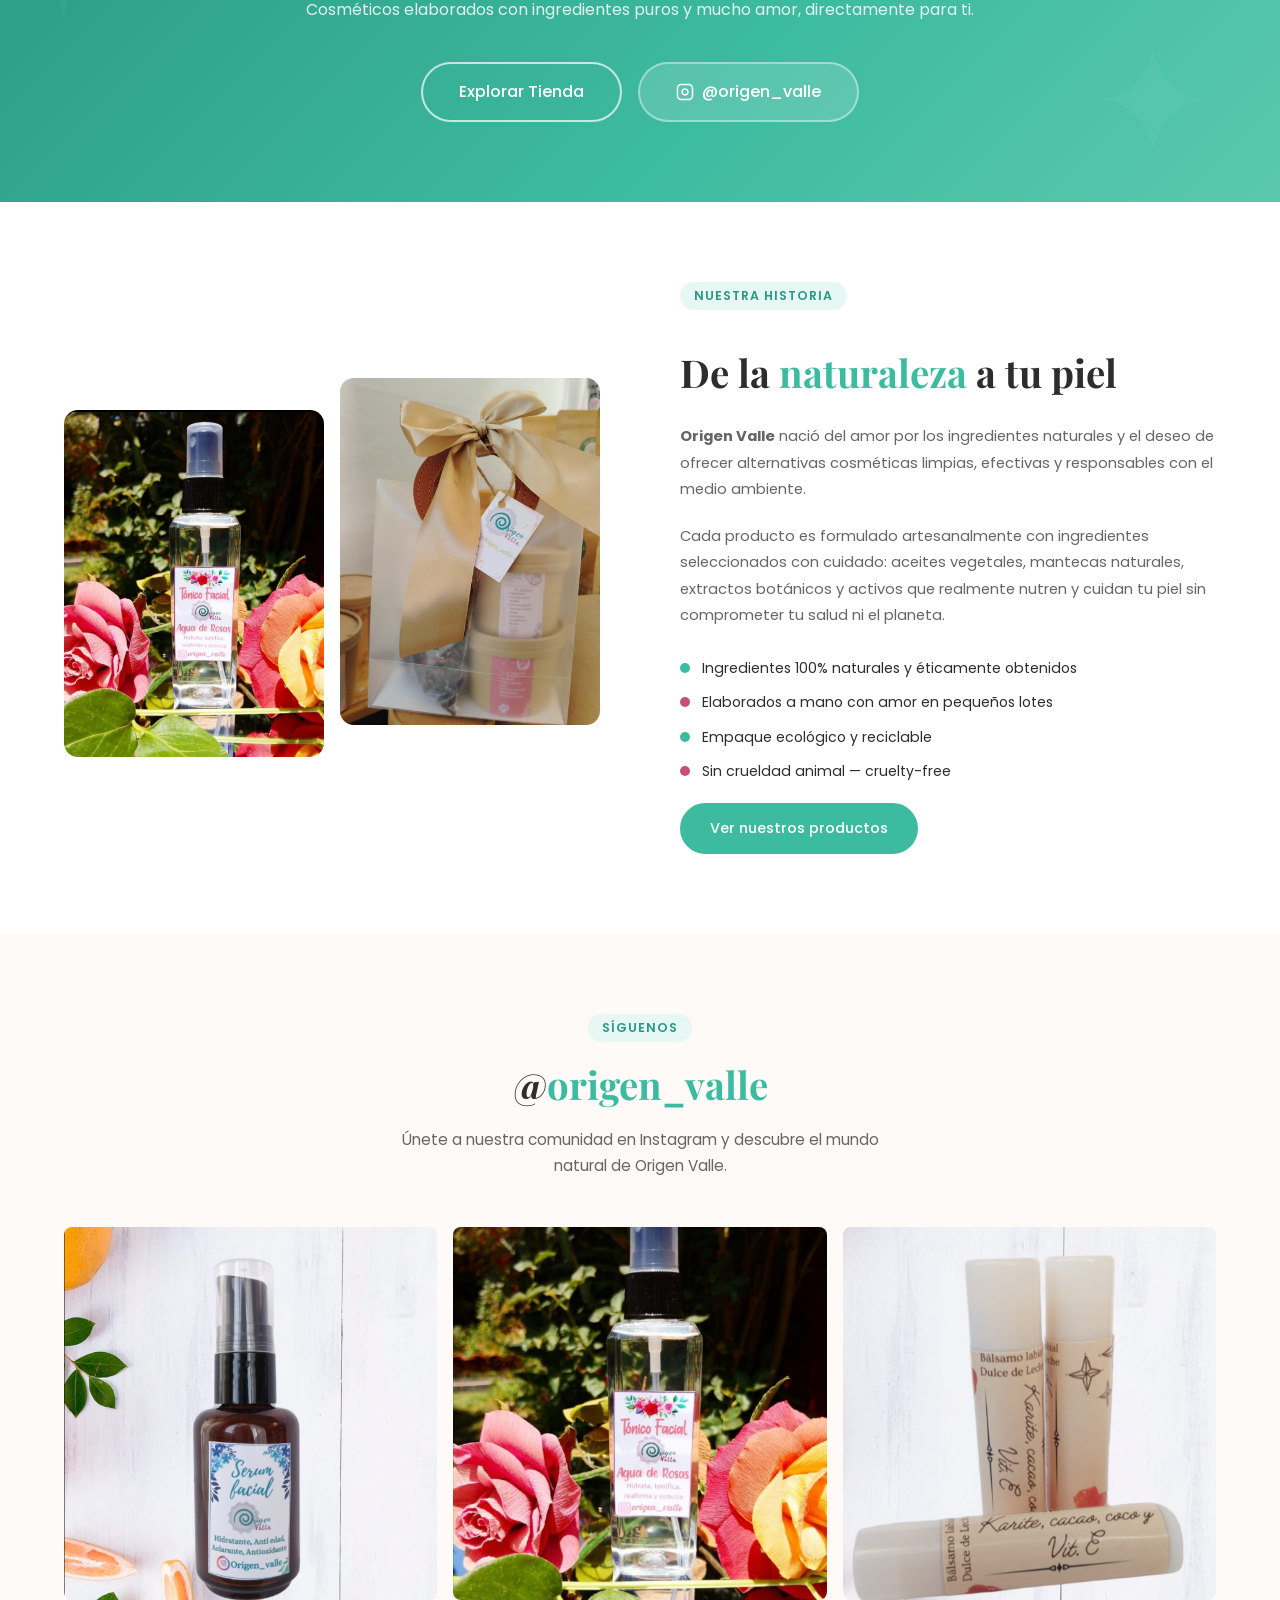
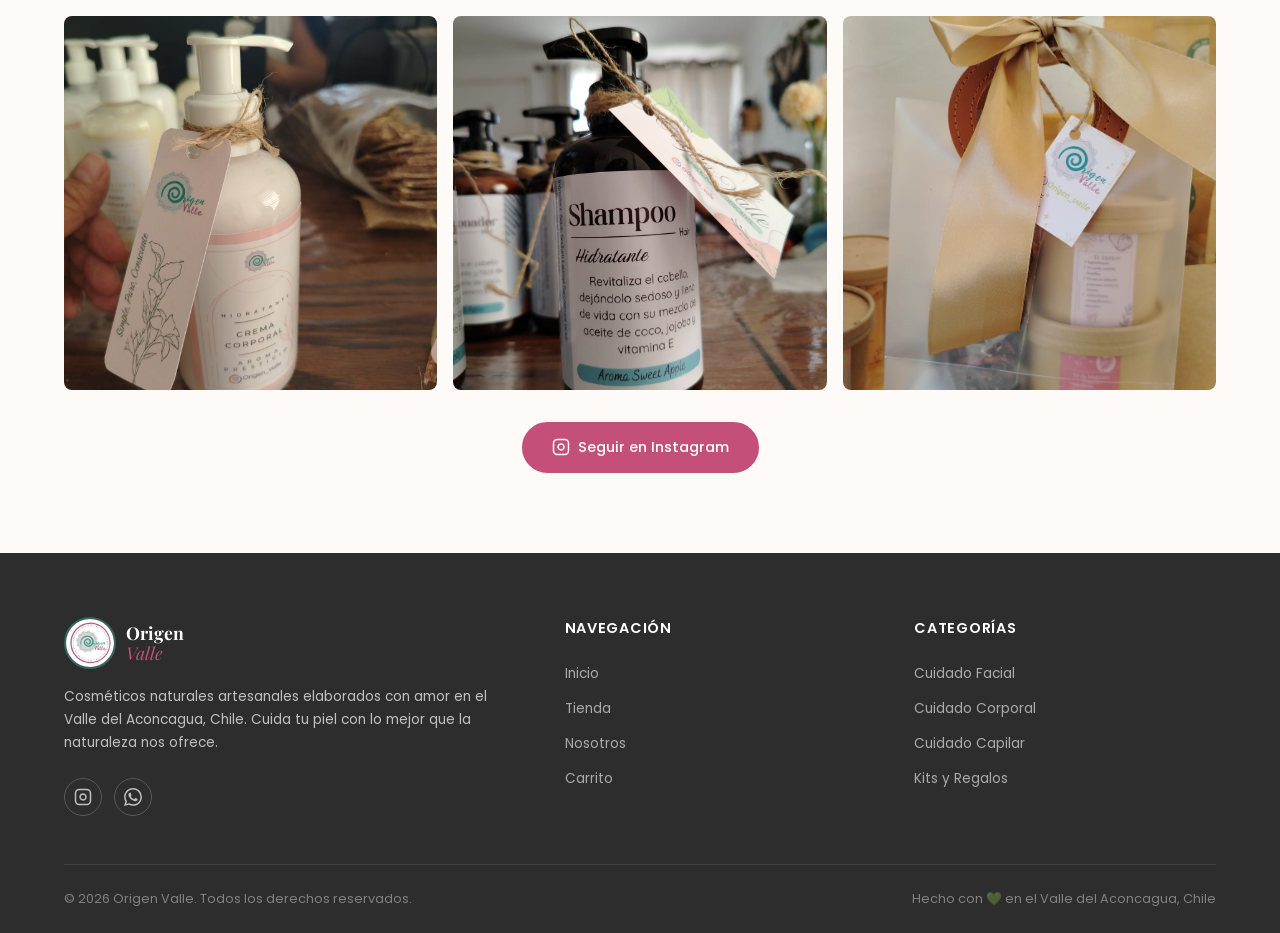
==== commit 64871f0e: "fix: responsive index.html" ====
--- a/index.html
+++ b/index.html
@@ -494,92 +494,47 @@
 
     /* RESPONSIVE */
     @media (max-width: 900px) {
-      .hero-inner {
-        grid-template-columns: 1fr;
-        text-align: center;
-      }
-
-      .hero {
-        padding: 3rem 0;
-      }
-
-      .hero-desc {
-        margin: 0 auto 2rem;
-      }
-
-      .hero-actions {
-        justify-content: center;
-      }
-
-      .hero-stats {
-        justify-content: center;
-      }
-
-      .hero-visual {
-        order: -1;
-      }
-
-      .hero-image-main {
-        max-width: 300px;
-        margin: 0 auto;
-      }
-
-      .hero-float-card {
-        display: none;
-      }
-
-      .benefits-grid {
-        grid-template-columns: repeat(2, 1fr);
-      }
-
-      .about-grid {
-        grid-template-columns: 1fr;
-      }
-
-      .about-images {
-        display: flex;
-        gap: 1rem;
-      }
-
-      .about-img {
-        flex: 1;
-        aspect-ratio: 1;
-      }
-
-      .about-img:first-child {
-        margin-top: 0;
-      }
-
-      .instagram-grid {
-        grid-template-columns: repeat(3, 1fr);
-      }
+      .hero-inner { grid-template-columns: 1fr; text-align: center; }
+      .hero { padding: 3rem 0; min-height: auto; }
+      .hero-desc { margin: 0 auto 2rem; }
+      .hero-actions { justify-content: center; flex-wrap: wrap; }
+      .hero-stats { justify-content: center; }
+      .hero-visual { order: -1; }
+      .hero-image-main { max-width: 280px; margin: 0 auto; }
+      .hero-float-card { display: none; }
+      .benefits-grid { grid-template-columns: repeat(2, 1fr); gap: 1rem; }
+      .about-grid { grid-template-columns: 1fr; gap: 2rem; }
+      .about-images { display: flex; gap: 1rem; max-height: 280px; }
+      .about-img { flex: 1; aspect-ratio: 1; }
+      .about-img:first-child { margin-top: 0; }
+      .instagram-grid { grid-template-columns: repeat(3, 1fr); }
+      .banner-cta { padding: 3rem 0; }
+      .banner-actions { flex-direction: column; align-items: center; gap: 0.75rem; }
     }
 
     @media (max-width: 600px) {
-      .benefits-grid {
-        grid-template-columns: 1fr 1fr;
-        gap: 1rem;
-      }
-
-      .instagram-grid {
-        grid-template-columns: repeat(3, 1fr);
-        gap: 0.5rem;
-      }
-
-      .hero-image-main {
-        max-width: 240px;
-      }
-
-      .hero-stats {
-        gap: 1.25rem;
-        flex-wrap: wrap;
-        justify-content: center;
-      }
-
-      .store-banner {
-        flex-direction: column;
-        text-align: center;
-      }
+      .hero { padding: 2rem 0; }
+      .hero-inner { gap: 2rem; }
+      .hero-image-main { max-width: 220px; }
+      .hero-title { font-size: 2rem; }
+      .hero-desc { font-size: 0.9rem; }
+      .hero-stats { gap: 1rem; flex-wrap: wrap; }
+      .hero-stat strong { font-size: 1.3rem; }
+      .btn-lg { padding: 12px 24px; font-size: 0.9rem; }
+      .benefits-grid { gap: 0.75rem; }
+      .benefit-card { padding: 1.25rem 1rem; }
+      .benefit-icon { width: 48px; height: 48px; margin-bottom: 0.75rem; }
+      .instagram-grid { gap: 0.4rem; }
+      .banner-cta { padding: 2.5rem 0; }
+      .about-images { max-height: 200px; }
+    }
+
+    @media (max-width: 400px) {
+      .hero-image-main { max-width: 180px; }
+      .benefits-grid { grid-template-columns: 1fr; }
+      .benefit-card { display: flex; align-items: center; gap: 1rem; padding: 1rem; text-align: left; }
+      .benefit-icon { margin: 0; flex-shrink: 0; }
+      .instagram-grid { grid-template-columns: repeat(2, 1fr); }
     }
   </style>
 </head>
--- a/css/styles.css
+++ b/css/styles.css
@@ -0,0 +1,961 @@
+/* ============================================
+   ORIGEN VALLE — Estilos Globales
+   Paleta: Teal #3DBBA0 · Magenta #C4507A · Crema #FDFAF7
+   ============================================ */
+
+@import url('https://fonts.googleapis.com/css2?family=Playfair+Display:ital,wght@0,400;0,600;0,700;1,400&family=Poppins:wght@300;400;500;600&display=swap');
+
+/* ---- Variables ---- */
+:root {
+  --primary:        #3DBBA0;
+  --primary-dark:   #2A9882;
+  --primary-light:  #E6F7F4;
+  --accent:         #C4507A;
+  --accent-dark:    #A83D65;
+  --accent-light:   #FBF0F4;
+  --cream:          #FDFAF7;
+  --white:          #FFFFFF;
+  --dark:           #2D2D2D;
+  --medium:         #666666;
+  --light-bg:       #F8F8F6;
+  --border:         #E8E3DF;
+  --shadow-sm:      0 2px 12px rgba(0,0,0,0.07);
+  --shadow:         0 6px 24px rgba(0,0,0,0.10);
+  --shadow-lg:      0 12px 40px rgba(0,0,0,0.14);
+  --radius:         14px;
+  --radius-sm:      8px;
+  --radius-pill:    50px;
+  --transition:     all 0.3s cubic-bezier(0.25, 0.46, 0.45, 0.94);
+  --nav-height:     72px;
+}
+
+/* ---- Reset ---- */
+*, *::before, *::after { margin: 0; padding: 0; box-sizing: border-box; }
+html { scroll-behavior: smooth; font-size: 16px; }
+body {
+  font-family: 'Poppins', sans-serif;
+  color: var(--dark);
+  background: var(--cream);
+  line-height: 1.6;
+  -webkit-font-smoothing: antialiased;
+}
+img { display: block; max-width: 100%; }
+a { text-decoration: none; color: inherit; }
+ul { list-style: none; }
+button { cursor: pointer; border: none; background: none; font-family: inherit; }
+
+/* ============================================
+   NAVBAR
+   ============================================ */
+.navbar {
+  position: sticky;
+  top: 0;
+  z-index: 1000;
+  height: var(--nav-height);
+  background: rgba(253, 250, 247, 0.96);
+  backdrop-filter: blur(12px);
+  border-bottom: 1px solid var(--border);
+  display: flex;
+  align-items: center;
+}
+.navbar .container {
+  display: flex;
+  align-items: center;
+  justify-content: space-between;
+  width: 100%;
+}
+.nav-logo {
+  display: flex;
+  align-items: center;
+  gap: 10px;
+}
+.nav-logo img {
+  height: 48px;
+  width: 48px;
+  object-fit: cover;
+  border-radius: 50%;
+  border: 2px solid var(--primary-light);
+}
+.nav-logo-text {
+  display: flex;
+  flex-direction: column;
+  line-height: 1.1;
+}
+.nav-logo-text span:first-child {
+  font-family: 'Playfair Display', serif;
+  font-size: 1.1rem;
+  font-weight: 700;
+  color: var(--primary-dark);
+}
+.nav-logo-text span:last-child {
+  font-family: 'Playfair Display', serif;
+  font-size: 1.1rem;
+  font-style: italic;
+  color: var(--accent);
+}
+.nav-links {
+  display: flex;
+  align-items: center;
+  gap: 2rem;
+}
+.nav-links a {
+  font-size: 0.9rem;
+  font-weight: 500;
+  color: var(--medium);
+  transition: var(--transition);
+  position: relative;
+}
+.nav-links a::after {
+  content: '';
+  position: absolute;
+  bottom: -4px;
+  left: 0;
+  width: 0;
+  height: 2px;
+  background: var(--primary);
+  transition: var(--transition);
+}
+.nav-links a:hover,
+.nav-links a.active {
+  color: var(--primary-dark);
+}
+.nav-links a:hover::after,
+.nav-links a.active::after {
+  width: 100%;
+}
+.nav-actions {
+  display: flex;
+  align-items: center;
+  gap: 1rem;
+}
+.cart-btn {
+  position: relative;
+  display: flex;
+  align-items: center;
+  gap: 6px;
+  padding: 8px 18px;
+  background: var(--primary);
+  color: var(--white);
+  border-radius: var(--radius-pill);
+  font-size: 0.85rem;
+  font-weight: 500;
+  transition: var(--transition);
+}
+.cart-btn:hover { background: var(--primary-dark); transform: translateY(-1px); }
+.cart-btn svg { width: 18px; height: 18px; }
+.cart-badge {
+  position: absolute;
+  top: -6px;
+  right: -6px;
+  background: var(--accent);
+  color: var(--white);
+  font-size: 0.65rem;
+  font-weight: 700;
+  width: 18px;
+  height: 18px;
+  border-radius: 50%;
+  display: flex;
+  align-items: center;
+  justify-content: center;
+  opacity: 0;
+  transform: scale(0);
+  transition: var(--transition);
+}
+.cart-badge.visible {
+  opacity: 1;
+  transform: scale(1);
+}
+.menu-toggle {
+  display: none;
+  flex-direction: column;
+  gap: 5px;
+  padding: 8px;
+}
+.menu-toggle span {
+  display: block;
+  width: 24px;
+  height: 2px;
+  background: var(--dark);
+  border-radius: 2px;
+  transition: var(--transition);
+}
+
+/* ============================================
+   CONTAINER
+   ============================================ */
+.container {
+  width: 100%;
+  max-width: 1200px;
+  margin: 0 auto;
+  padding: 0 1.5rem;
+}
+
+/* ============================================
+   BOTONES
+   ============================================ */
+.btn {
+  display: inline-flex;
+  align-items: center;
+  justify-content: center;
+  gap: 8px;
+  padding: 12px 28px;
+  border-radius: var(--radius-pill);
+  font-family: 'Poppins', sans-serif;
+  font-size: 0.9rem;
+  font-weight: 500;
+  transition: var(--transition);
+  cursor: pointer;
+  border: 2px solid transparent;
+}
+.btn-primary {
+  background: var(--primary);
+  color: var(--white);
+  border-color: var(--primary);
+}
+.btn-primary:hover {
+  background: var(--primary-dark);
+  border-color: var(--primary-dark);
+  transform: translateY(-2px);
+  box-shadow: 0 6px 20px rgba(61, 187, 160, 0.35);
+}
+.btn-accent {
+  background: var(--accent);
+  color: var(--white);
+  border-color: var(--accent);
+}
+.btn-accent:hover {
+  background: var(--accent-dark);
+  border-color: var(--accent-dark);
+  transform: translateY(-2px);
+  box-shadow: 0 6px 20px rgba(196, 80, 122, 0.35);
+}
+.btn-outline {
+  background: transparent;
+  color: var(--primary);
+  border-color: var(--primary);
+}
+.btn-outline:hover {
+  background: var(--primary);
+  color: var(--white);
+  transform: translateY(-2px);
+}
+.btn-outline-white {
+  background: transparent;
+  color: var(--white);
+  border-color: rgba(255,255,255,0.7);
+}
+.btn-outline-white:hover {
+  background: var(--white);
+  color: var(--primary-dark);
+}
+.btn-lg { padding: 15px 36px; font-size: 1rem; }
+.btn-sm { padding: 8px 18px; font-size: 0.8rem; }
+
+/* ============================================
+   SECCIÓN BASE
+   ============================================ */
+.section { padding: 5rem 0; }
+.section-header {
+  text-align: center;
+  margin-bottom: 3rem;
+}
+.section-tag {
+  display: inline-block;
+  padding: 4px 14px;
+  background: var(--primary-light);
+  color: var(--primary-dark);
+  border-radius: var(--radius-pill);
+  font-size: 0.78rem;
+  font-weight: 600;
+  letter-spacing: 0.08em;
+  text-transform: uppercase;
+  margin-bottom: 0.75rem;
+}
+.section-tag.accent {
+  background: var(--accent-light);
+  color: var(--accent-dark);
+}
+.section-title {
+  font-family: 'Playfair Display', serif;
+  font-size: clamp(1.7rem, 3vw, 2.5rem);
+  color: var(--dark);
+  margin-bottom: 0.75rem;
+}
+.section-title span { color: var(--primary); }
+.section-title span.accent { color: var(--accent); }
+.section-subtitle {
+  font-size: 0.95rem;
+  color: var(--medium);
+  max-width: 520px;
+  margin: 0 auto;
+  line-height: 1.7;
+}
+
+/* ============================================
+   TARJETA DE PRODUCTO
+   ============================================ */
+.product-card {
+  background: var(--white);
+  border-radius: var(--radius);
+  overflow: hidden;
+  box-shadow: var(--shadow-sm);
+  transition: var(--transition);
+  display: flex;
+  flex-direction: column;
+}
+.product-card:hover {
+  transform: translateY(-6px);
+  box-shadow: var(--shadow-lg);
+}
+.product-card__image {
+  position: relative;
+  overflow: hidden;
+  aspect-ratio: 4/3;
+  background: var(--light-bg);
+}
+.product-card__image img {
+  width: 100%;
+  height: 100%;
+  object-fit: cover;
+  transition: transform 0.5s ease;
+}
+.product-card:hover .product-card__image img {
+  transform: scale(1.06);
+}
+.product-card__badge {
+  position: absolute;
+  top: 12px;
+  left: 12px;
+  padding: 4px 10px;
+  border-radius: var(--radius-pill);
+  font-size: 0.72rem;
+  font-weight: 600;
+  text-transform: uppercase;
+  letter-spacing: 0.05em;
+}
+.badge-natural {
+  background: var(--primary-light);
+  color: var(--primary-dark);
+}
+.badge-kit {
+  background: var(--accent-light);
+  color: var(--accent-dark);
+}
+.badge-nuevo {
+  background: #FFF3CD;
+  color: #856404;
+}
+.product-card__body {
+  padding: 1.25rem;
+  flex: 1;
+  display: flex;
+  flex-direction: column;
+  gap: 0.5rem;
+}
+.product-card__category {
+  font-size: 0.72rem;
+  font-weight: 600;
+  color: var(--primary);
+  text-transform: uppercase;
+  letter-spacing: 0.08em;
+}
+.product-card__name {
+  font-family: 'Playfair Display', serif;
+  font-size: 1.05rem;
+  color: var(--dark);
+  line-height: 1.3;
+}
+.product-card__desc {
+  font-size: 0.82rem;
+  color: var(--medium);
+  line-height: 1.6;
+  flex: 1;
+}
+.product-card__footer {
+  display: flex;
+  align-items: center;
+  justify-content: space-between;
+  padding: 1rem 1.25rem;
+  border-top: 1px solid var(--border);
+  background: var(--cream);
+}
+.product-card__price {
+  font-size: 1.1rem;
+  font-weight: 600;
+  color: var(--primary-dark);
+}
+.product-card__price span {
+  font-size: 0.75rem;
+  font-weight: 400;
+  color: var(--medium);
+}
+.add-to-cart-btn {
+  display: flex;
+  align-items: center;
+  gap: 6px;
+  padding: 8px 16px;
+  background: var(--primary);
+  color: var(--white);
+  border-radius: var(--radius-pill);
+  font-size: 0.8rem;
+  font-weight: 500;
+  transition: var(--transition);
+}
+.add-to-cart-btn:hover {
+  background: var(--primary-dark);
+  transform: scale(1.04);
+}
+.add-to-cart-btn.added {
+  background: var(--accent);
+}
+.add-to-cart-btn svg { width: 16px; height: 16px; }
+
+/* ============================================
+   GRID DE PRODUCTOS
+   ============================================ */
+.products-grid {
+  display: grid;
+  grid-template-columns: repeat(auto-fill, minmax(270px, 1fr));
+  gap: 1.75rem;
+}
+
+/* ============================================
+   NOTIFICACIÓN TOAST
+   ============================================ */
+.toast {
+  position: fixed;
+  bottom: 2rem;
+  right: 2rem;
+  z-index: 9999;
+  background: var(--dark);
+  color: var(--white);
+  padding: 14px 22px;
+  border-radius: var(--radius);
+  font-size: 0.88rem;
+  font-weight: 500;
+  display: flex;
+  align-items: center;
+  gap: 10px;
+  box-shadow: var(--shadow-lg);
+  transform: translateY(100px);
+  opacity: 0;
+  transition: var(--transition);
+  max-width: 320px;
+}
+.toast.show {
+  transform: translateY(0);
+  opacity: 1;
+}
+.toast-icon {
+  width: 20px;
+  height: 20px;
+  background: var(--primary);
+  border-radius: 50%;
+  display: flex;
+  align-items: center;
+  justify-content: center;
+  flex-shrink: 0;
+}
+
+/* ============================================
+   FOOTER
+   ============================================ */
+.footer {
+  background: var(--dark);
+  color: rgba(255,255,255,0.7);
+  padding: 4rem 0 0;
+}
+.footer-grid {
+  display: grid;
+  grid-template-columns: 1.5fr 1fr 1fr;
+  gap: 3rem;
+  padding-bottom: 3rem;
+  border-bottom: 1px solid rgba(255,255,255,0.1);
+}
+.footer-brand {
+  display: flex;
+  flex-direction: column;
+  gap: 1rem;
+}
+.footer-logo {
+  display: flex;
+  align-items: center;
+  gap: 10px;
+}
+.footer-logo img {
+  height: 52px;
+  width: 52px;
+  object-fit: cover;
+  border-radius: 50%;
+  border: 2px solid rgba(61,187,160,0.4);
+}
+.footer-logo-text span:first-child {
+  font-family: 'Playfair Display', serif;
+  font-size: 1.1rem;
+  color: var(--white);
+  font-weight: 700;
+  display: block;
+  line-height: 1.1;
+}
+.footer-logo-text span:last-child {
+  font-family: 'Playfair Display', serif;
+  font-size: 1.1rem;
+  color: var(--accent);
+  font-style: italic;
+  display: block;
+  line-height: 1.1;
+}
+.footer-tagline {
+  font-size: 0.85rem;
+  line-height: 1.7;
+}
+.footer-social {
+  display: flex;
+  gap: 0.75rem;
+  margin-top: 0.5rem;
+}
+.footer-social a {
+  width: 38px;
+  height: 38px;
+  border-radius: 50%;
+  border: 1px solid rgba(255,255,255,0.2);
+  display: flex;
+  align-items: center;
+  justify-content: center;
+  color: rgba(255,255,255,0.7);
+  transition: var(--transition);
+  font-size: 0.9rem;
+}
+.footer-social a:hover {
+  border-color: var(--primary);
+  color: var(--primary);
+  background: rgba(61,187,160,0.1);
+}
+.footer-col h4 {
+  color: var(--white);
+  font-size: 0.9rem;
+  font-weight: 600;
+  margin-bottom: 1.25rem;
+  letter-spacing: 0.05em;
+  text-transform: uppercase;
+}
+.footer-col ul {
+  display: flex;
+  flex-direction: column;
+  gap: 0.6rem;
+}
+.footer-col ul li a {
+  font-size: 0.85rem;
+  color: rgba(255,255,255,0.6);
+  transition: var(--transition);
+}
+.footer-col ul li a:hover { color: var(--primary); }
+.footer-bottom {
+  padding: 1.5rem 0;
+  display: flex;
+  align-items: center;
+  justify-content: space-between;
+  font-size: 0.8rem;
+  color: rgba(255,255,255,0.4);
+}
+.footer-bottom a { color: var(--primary); }
+
+/* ============================================
+   PAGE HEADER (tienda, carrito)
+   ============================================ */
+.page-header {
+  background: linear-gradient(135deg, var(--primary-light) 0%, var(--accent-light) 100%);
+  padding: 4rem 0 3rem;
+  text-align: center;
+}
+.page-header h1 {
+  font-family: 'Playfair Display', serif;
+  font-size: clamp(2rem, 4vw, 3rem);
+  color: var(--dark);
+  margin-bottom: 0.5rem;
+}
+.page-header h1 span { color: var(--primary-dark); }
+.page-header p {
+  font-size: 0.95rem;
+  color: var(--medium);
+}
+.breadcrumb {
+  display: flex;
+  align-items: center;
+  justify-content: center;
+  gap: 8px;
+  font-size: 0.82rem;
+  color: var(--medium);
+  margin-bottom: 1.25rem;
+}
+.breadcrumb a { color: var(--primary); }
+.breadcrumb span { color: var(--border); }
+
+/* ============================================
+   FILTROS TIENDA
+   ============================================ */
+.filters-bar {
+  display: flex;
+  align-items: center;
+  gap: 0.75rem;
+  flex-wrap: wrap;
+  padding: 2rem 0 0;
+}
+.filter-btn {
+  padding: 8px 20px;
+  border-radius: var(--radius-pill);
+  font-size: 0.82rem;
+  font-weight: 500;
+  background: var(--white);
+  color: var(--medium);
+  border: 1.5px solid var(--border);
+  transition: var(--transition);
+}
+.filter-btn:hover,
+.filter-btn.active {
+  background: var(--primary);
+  color: var(--white);
+  border-color: var(--primary);
+}
+.filter-btn.active { box-shadow: 0 4px 12px rgba(61,187,160,0.3); }
+.filters-count {
+  margin-left: auto;
+  font-size: 0.82rem;
+  color: var(--medium);
+}
+
+/* ============================================
+   CARRITO
+   ============================================ */
+.cart-layout {
+  display: grid;
+  grid-template-columns: 1fr 360px;
+  gap: 2rem;
+  align-items: start;
+  padding: 3rem 0;
+}
+.cart-items-section h2 {
+  font-family: 'Playfair Display', serif;
+  font-size: 1.5rem;
+  margin-bottom: 1.5rem;
+  color: var(--dark);
+}
+.cart-empty {
+  text-align: center;
+  padding: 5rem 2rem;
+  background: var(--white);
+  border-radius: var(--radius);
+  box-shadow: var(--shadow-sm);
+}
+.cart-empty svg {
+  width: 80px;
+  height: 80px;
+  color: var(--border);
+  margin: 0 auto 1.5rem;
+}
+.cart-empty h3 {
+  font-family: 'Playfair Display', serif;
+  font-size: 1.4rem;
+  margin-bottom: 0.5rem;
+}
+.cart-empty p {
+  color: var(--medium);
+  font-size: 0.9rem;
+  margin-bottom: 1.5rem;
+}
+.cart-item {
+  display: grid;
+  grid-template-columns: 90px 1fr auto;
+  gap: 1rem;
+  align-items: center;
+  background: var(--white);
+  border-radius: var(--radius);
+  padding: 1rem;
+  margin-bottom: 1rem;
+  box-shadow: var(--shadow-sm);
+  transition: var(--transition);
+}
+.cart-item:hover { box-shadow: var(--shadow); }
+.cart-item__image {
+  width: 90px;
+  height: 90px;
+  border-radius: var(--radius-sm);
+  overflow: hidden;
+  background: var(--light-bg);
+}
+.cart-item__image img {
+  width: 100%;
+  height: 100%;
+  object-fit: cover;
+}
+.cart-item__info h4 {
+  font-family: 'Playfair Display', serif;
+  font-size: 0.98rem;
+  margin-bottom: 0.25rem;
+}
+.cart-item__info .item-category {
+  font-size: 0.75rem;
+  color: var(--primary);
+  font-weight: 600;
+  text-transform: uppercase;
+  letter-spacing: 0.06em;
+  margin-bottom: 0.5rem;
+}
+.cart-item__qty {
+  display: flex;
+  align-items: center;
+  gap: 0.5rem;
+  margin-top: 0.5rem;
+}
+.qty-btn {
+  width: 28px;
+  height: 28px;
+  border-radius: 50%;
+  border: 1.5px solid var(--border);
+  display: flex;
+  align-items: center;
+  justify-content: center;
+  font-size: 1rem;
+  color: var(--medium);
+  transition: var(--transition);
+  background: var(--white);
+}
+.qty-btn:hover {
+  border-color: var(--primary);
+  color: var(--primary);
+  background: var(--primary-light);
+}
+.qty-value {
+  font-size: 0.9rem;
+  font-weight: 600;
+  min-width: 24px;
+  text-align: center;
+}
+.cart-item__price-col {
+  display: flex;
+  flex-direction: column;
+  align-items: flex-end;
+  gap: 0.75rem;
+}
+.cart-item__price {
+  font-size: 1rem;
+  font-weight: 600;
+  color: var(--primary-dark);
+}
+.cart-item__remove {
+  color: var(--medium);
+  transition: var(--transition);
+  font-size: 0.75rem;
+  display: flex;
+  align-items: center;
+  gap: 4px;
+}
+.cart-item__remove:hover { color: var(--accent); }
+
+/* Resumen del pedido */
+.order-summary {
+  background: var(--white);
+  border-radius: var(--radius);
+  padding: 1.75rem;
+  box-shadow: var(--shadow-sm);
+  position: sticky;
+  top: calc(var(--nav-height) + 1rem);
+}
+.order-summary h3 {
+  font-family: 'Playfair Display', serif;
+  font-size: 1.3rem;
+  margin-bottom: 1.5rem;
+  padding-bottom: 1rem;
+  border-bottom: 1px solid var(--border);
+}
+.summary-line {
+  display: flex;
+  justify-content: space-between;
+  align-items: center;
+  font-size: 0.88rem;
+  margin-bottom: 0.75rem;
+  color: var(--medium);
+}
+.summary-line.total {
+  font-size: 1.05rem;
+  font-weight: 700;
+  color: var(--dark);
+  padding-top: 1rem;
+  border-top: 1px solid var(--border);
+  margin-top: 0.5rem;
+}
+.summary-line.total span:last-child { color: var(--primary-dark); }
+.whatsapp-btn {
+  display: flex;
+  align-items: center;
+  justify-content: center;
+  gap: 10px;
+  width: 100%;
+  padding: 14px;
+  background: #25D366;
+  color: var(--white);
+  border-radius: var(--radius-pill);
+  font-weight: 600;
+  font-size: 0.95rem;
+  transition: var(--transition);
+  margin-top: 1.5rem;
+}
+.whatsapp-btn:hover {
+  background: #1ebe5c;
+  transform: translateY(-2px);
+  box-shadow: 0 6px 20px rgba(37, 211, 102, 0.35);
+}
+.whatsapp-btn svg { width: 22px; height: 22px; }
+.secure-badges {
+  display: flex;
+  align-items: center;
+  justify-content: center;
+  gap: 1.5rem;
+  margin-top: 1.25rem;
+}
+.secure-badge {
+  display: flex;
+  flex-direction: column;
+  align-items: center;
+  gap: 4px;
+  font-size: 0.72rem;
+  color: var(--medium);
+  text-align: center;
+}
+.secure-badge svg {
+  width: 20px;
+  height: 20px;
+  color: var(--primary);
+}
+
+/* ============================================
+   UTILIDADES
+   ============================================ */
+.text-center { text-align: center; }
+.mt-1 { margin-top: 0.5rem; }
+.mt-2 { margin-top: 1rem; }
+.mt-3 { margin-top: 1.5rem; }
+.mb-2 { margin-bottom: 1rem; }
+.hidden { display: none !important; }
+
+/* ============================================
+   RESPONSIVE
+   ============================================ */
+
+/* ---- Tablet grande / laptop pequeño ---- */
+@media (max-width: 1024px) {
+  .footer-grid { grid-template-columns: 1fr 1fr; }
+  .footer-brand { grid-column: 1 / -1; }
+  .cart-layout { grid-template-columns: 1fr; }
+  .order-summary { position: static; }
+  .products-grid { grid-template-columns: repeat(3, 1fr); }
+}
+
+/* ---- Tablet ---- */
+@media (max-width: 768px) {
+  :root { --nav-height: 64px; }
+
+  /* Navbar */
+  .navbar { position: relative; }
+  .nav-links { display: none; }
+  .nav-links.open {
+    display: flex;
+    flex-direction: column;
+    position: absolute;
+    top: var(--nav-height);
+    left: 0;
+    right: 0;
+    background: var(--cream);
+    border-bottom: 1px solid var(--border);
+    box-shadow: var(--shadow);
+    padding: 1.5rem;
+    gap: 1.25rem;
+    z-index: 999;
+  }
+  .menu-toggle { display: flex; }
+
+  /* Secciones */
+  .section { padding: 3.5rem 0; }
+  .section-header { margin-bottom: 2rem; }
+
+  /* Productos — 2 columnas */
+  .products-grid {
+    grid-template-columns: repeat(2, 1fr);
+    gap: 1rem;
+  }
+
+  /* Footer */
+  .footer-grid { grid-template-columns: 1fr; gap: 2rem; }
+  .footer-bottom { flex-direction: column; gap: 0.5rem; text-align: center; }
+
+  /* Carrito items */
+  .cart-item { grid-template-columns: 80px 1fr; gap: 0.75rem; }
+  .cart-item__price-col {
+    grid-column: 1 / -1;
+    flex-direction: row;
+    justify-content: space-between;
+    align-items: center;
+    padding-top: 0.75rem;
+    border-top: 1px solid var(--border);
+  }
+}
+
+/* ---- Teléfono grande (≤ 600px) ---- */
+@media (max-width: 600px) {
+  .container { padding: 0 1rem; }
+
+  /* Productos — 2 columnas compactas */
+  .products-grid {
+    grid-template-columns: repeat(2, 1fr);
+    gap: 0.75rem;
+  }
+
+  /* Card compacta: ocultar descripción, apilar footer */
+  .product-card__body {
+    padding: 0.75rem;
+    gap: 0.3rem;
+  }
+  .product-card__desc { display: none; }
+  .product-card__footer {
+    flex-direction: column;
+    align-items: stretch;
+    gap: 0.6rem;
+    padding: 0.75rem;
+  }
+  .product-card__price { font-size: 0.95rem; }
+  .add-to-cart-btn {
+    width: 100%;
+    justify-content: center;
+    padding: 9px 12px;
+    font-size: 0.78rem;
+  }
+  .product-card__name { font-size: 0.92rem; }
+  .product-card__category { font-size: 0.68rem; }
+}
+
+/* ---- Teléfono pequeño (≤ 400px) ---- */
+@media (max-width: 400px) {
+  /* Productos — 1 columna, card completa */
+  .products-grid {
+    grid-template-columns: 1fr;
+    gap: 1rem;
+  }
+  .product-card__body { padding: 1rem; gap: 0.5rem; }
+  .product-card__desc { display: block; }
+  .product-card__footer {
+    flex-direction: row;
+    align-items: center;
+    padding: 0.85rem 1rem;
+  }
+  .product-card__price { font-size: 1rem; }
+  .add-to-cart-btn { width: auto; justify-content: flex-start; }
+  .product-card__name { font-size: 1rem; }
+
+  /* Sección */
+  .section { padding: 2.5rem 0; }
+  .section-header { margin-bottom: 1.5rem; }
+
+  /* Carrito items más compactos */
+  .cart-item { grid-template-columns: 70px 1fr; padding: 0.75rem; }
+  .cart-item__image { width: 70px; height: 70px; }
+}
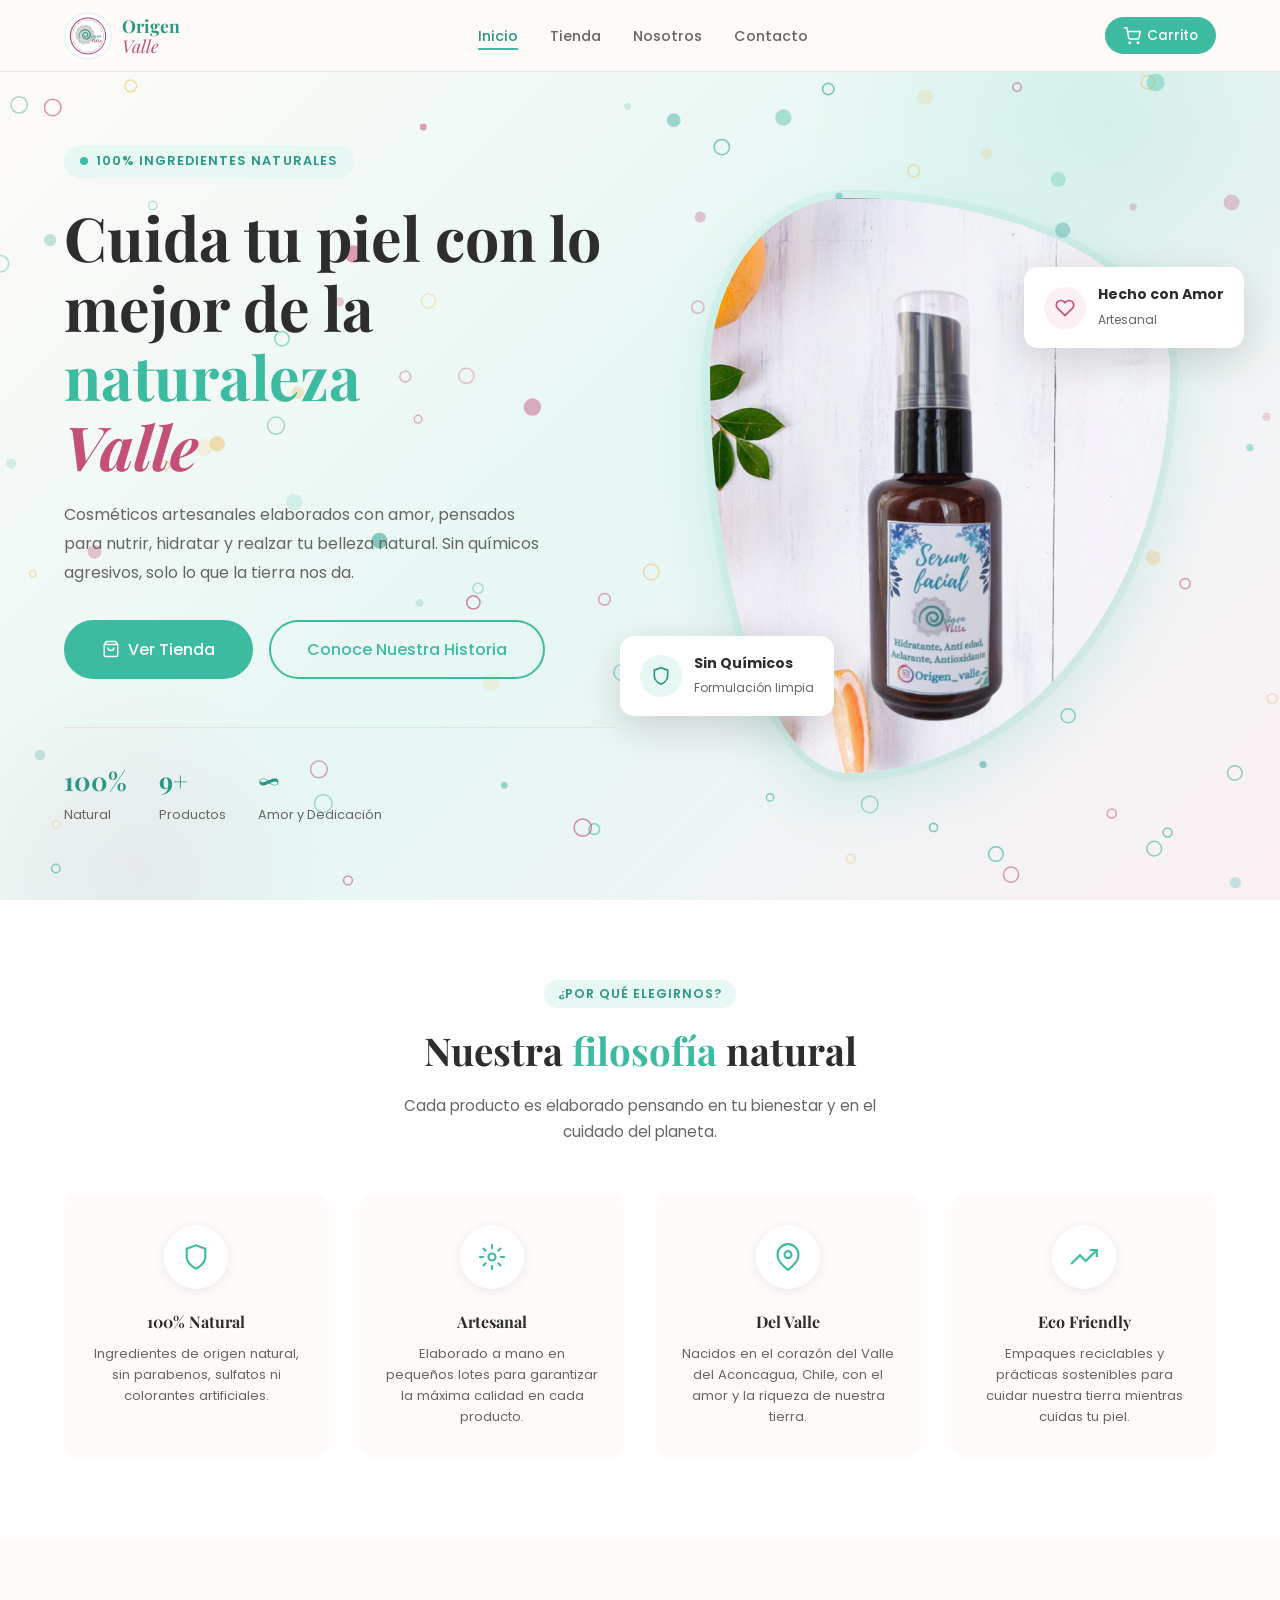
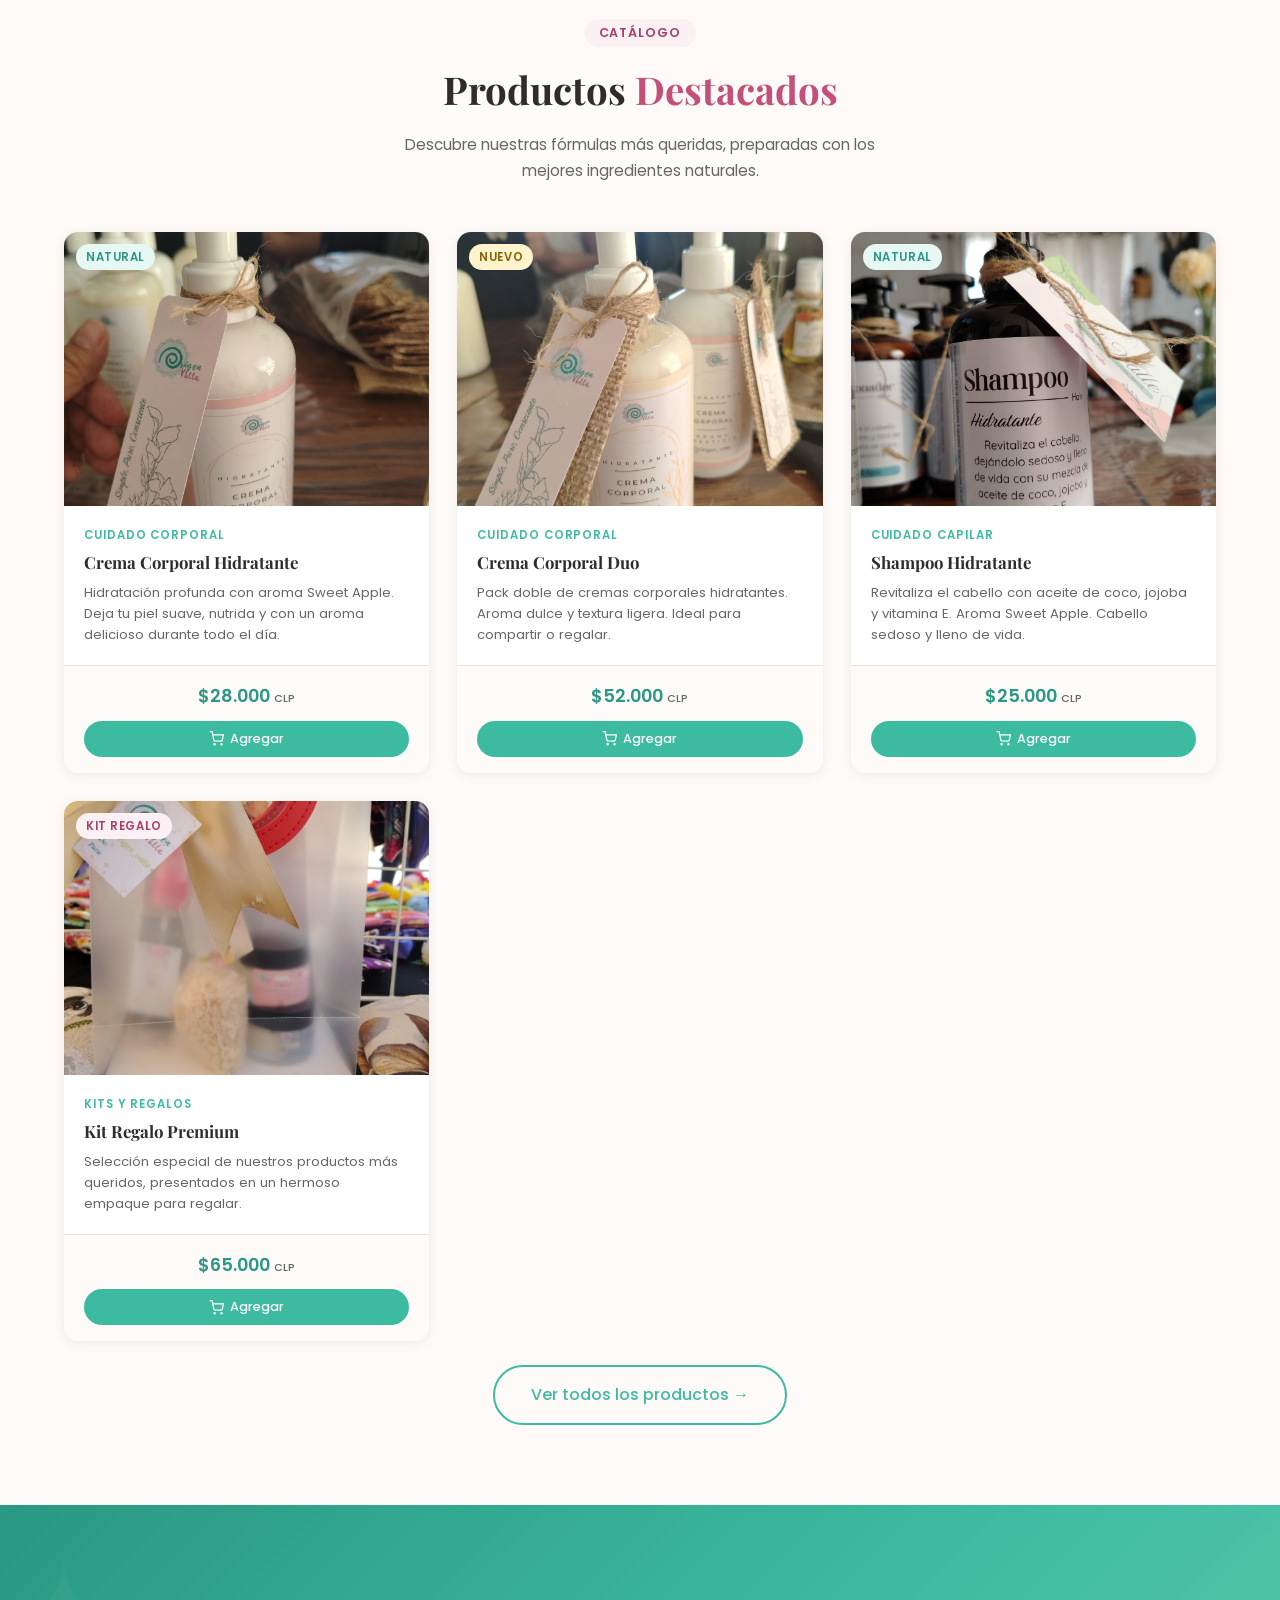
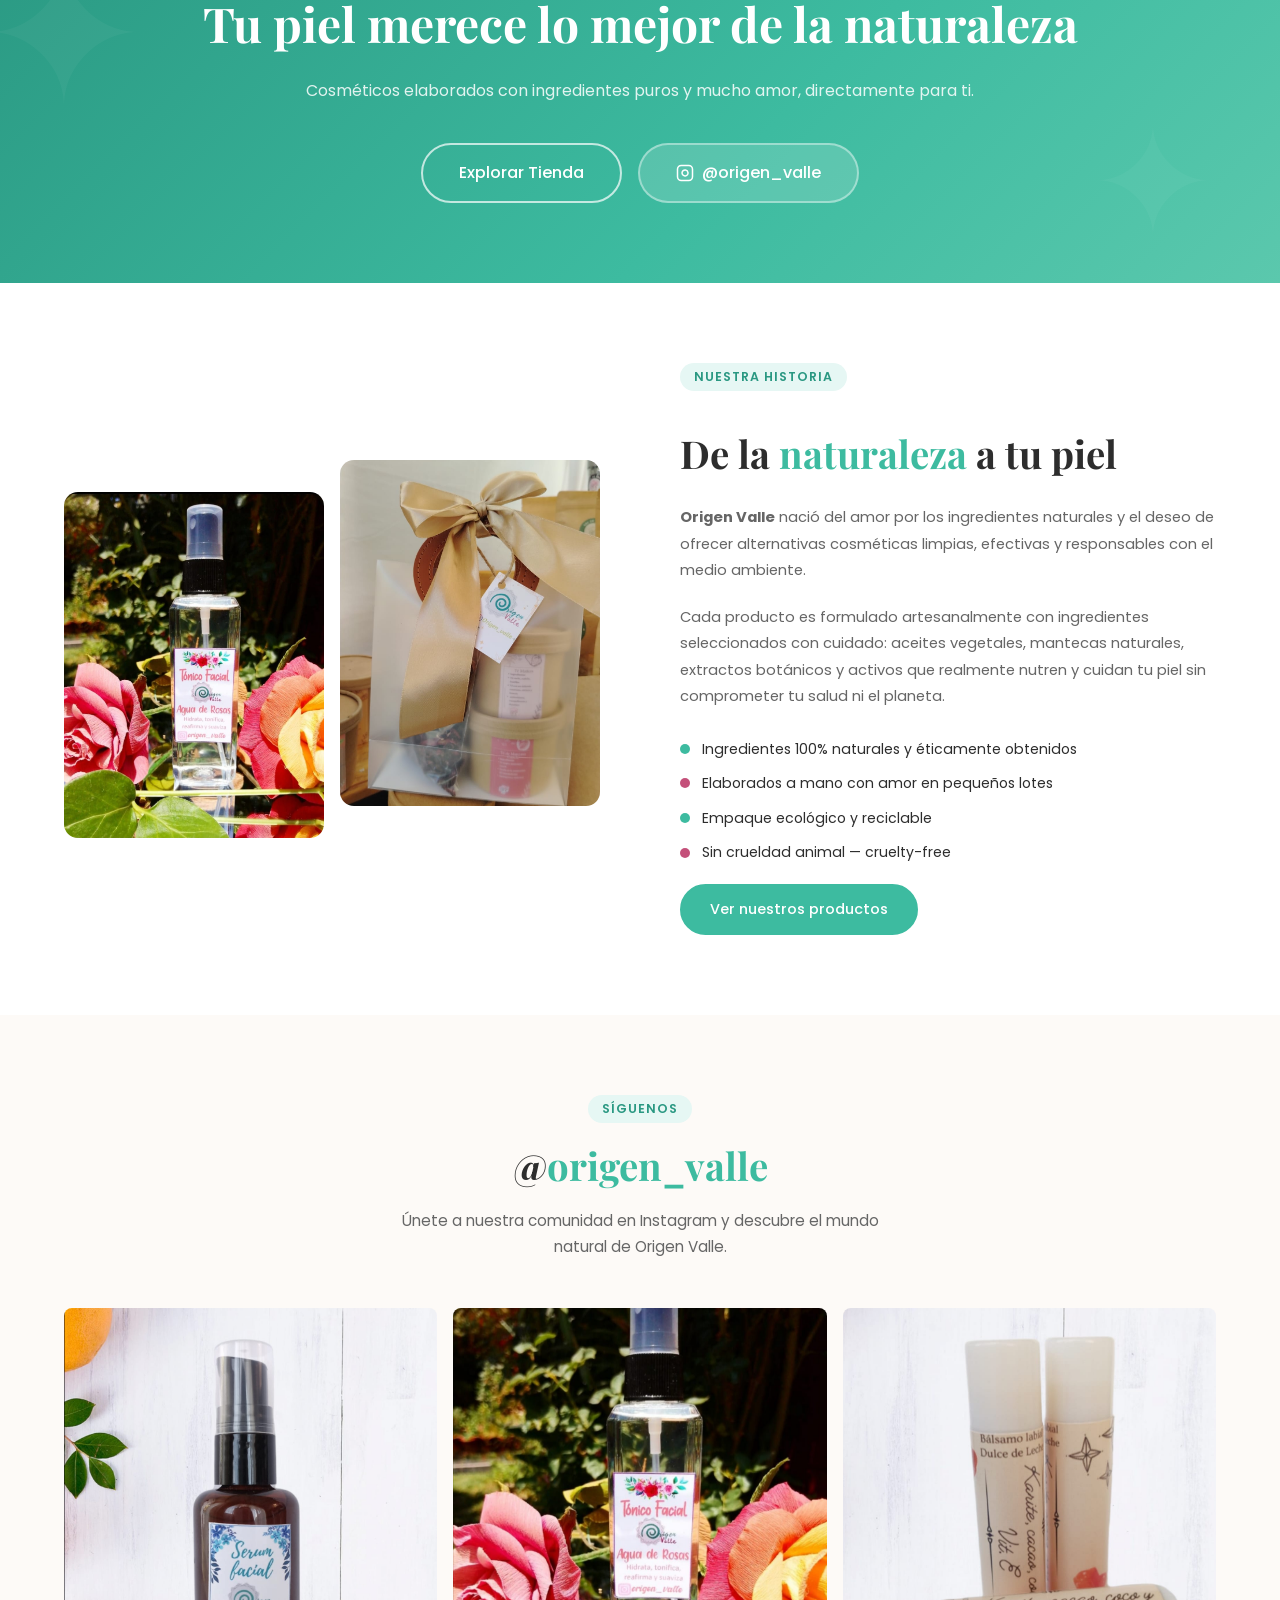
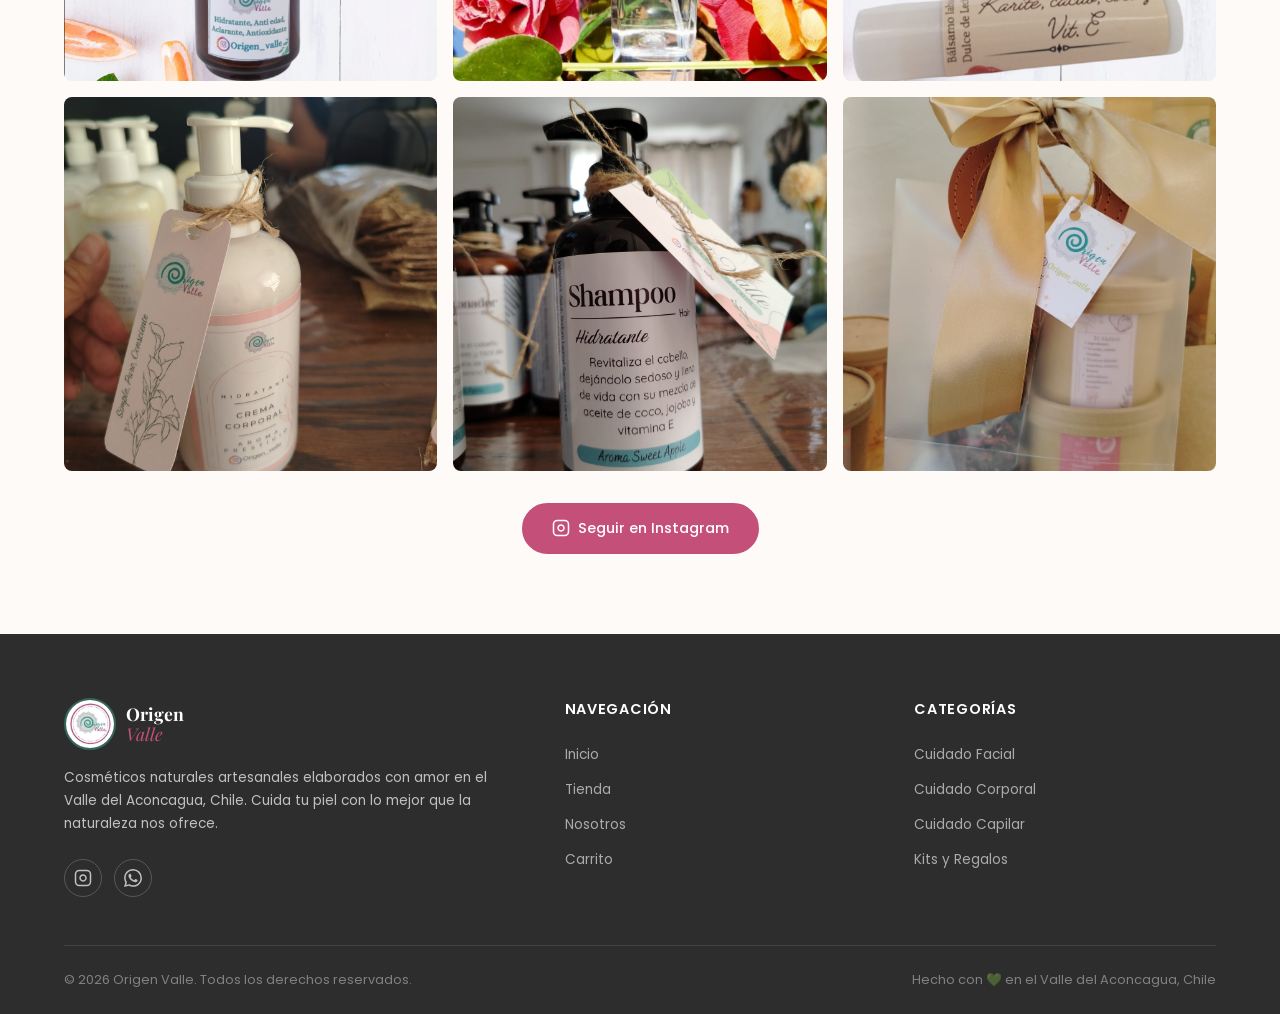
==== commit d05f8844: "Actualizar index.html" ====
--- a/index.html
+++ b/index.html
@@ -26,6 +26,8 @@
       align-items: center;
       gap: 3rem;
       width: 100%;
+      position: relative;
+      z-index: 1;
     }
 
     .hero::before {
@@ -129,6 +131,15 @@
     .hero-stat span {
       font-size: 0.8rem;
       color: var(--medium);
+    }
+
+    #hero-canvas {
+      position: absolute;
+      inset: 0;
+      width: 100% !important;
+      height: 100% !important;
+      pointer-events: none;
+      z-index: 0;
     }
 
     .hero-visual {
@@ -576,6 +587,7 @@
 
   <!-- HERO -->
   <section class="hero">
+    <canvas id="hero-canvas"></canvas>
     <div class="container">
       <div class="hero-inner">
         <div class="hero-content">
@@ -936,6 +948,122 @@
   </footer>
 
   <script src="js/app.js"></script>
+
+  <!-- Three.js partículas hero -->
+  <script>
+    window.addEventListener('load', function () {
+      const canvas = document.getElementById('hero-canvas');
+      const section = canvas.parentElement;
+      const ctx = canvas.getContext('2d');
+
+      // Colores del sitio
+      const COLORS = [
+        'rgba(61,187,160,',   // teal
+        'rgba(42,157,143,',   // teal oscuro
+        'rgba(196,80,122,',   // rosa
+        'rgba(233,196,106,'   // dorado suave
+      ];
+
+      const COUNT = 100;
+      const particles = [];
+
+      function initParticles(w, h) {
+        particles.length = 0;
+        for (let i = 0; i < COUNT; i++) {
+          const r = Math.random() * 6 + 3;
+          particles.push({
+            x: Math.random() * w,
+            y: Math.random() * h,
+            r,
+            color: COLORS[Math.floor(Math.random() * COLORS.length)],
+            opacity: Math.random() * 0.4 + 0.15,
+            vx: (Math.random() - 0.5) * 0.4,
+            vy: (Math.random() - 0.5) * 0.4,
+            phase: Math.random() * Math.PI * 2,
+            type: Math.random() > 0.5 ? 'circle' : 'ring'
+          });
+        }
+      }
+
+      function resize() {
+        const w = section.offsetWidth;
+        const h = section.offsetHeight;
+        if (!w || !h) return;
+        canvas.width  = w;
+        canvas.height = h;
+        initParticles(w, h);
+      }
+
+      resize();
+      window.addEventListener('resize', resize);
+
+      // Posición del mouse relativa al canvas
+      const mouse = { x: -9999, y: -9999 };
+      const REPEL_RADIUS = 80;
+      const REPEL_FORCE  = 2.5;
+
+      section.addEventListener('mousemove', function (e) {
+        const rect = canvas.getBoundingClientRect();
+        mouse.x = e.clientX - rect.left;
+        mouse.y = e.clientY - rect.top;
+      });
+      section.addEventListener('mouseleave', function () {
+        mouse.x = -9999;
+        mouse.y = -9999;
+      });
+
+      let frame = 0;
+      function animate() {
+        requestAnimationFrame(animate);
+        frame += 0.015;
+
+        const w = canvas.width;
+        const h = canvas.height;
+        ctx.clearRect(0, 0, w, h);
+
+        particles.forEach(p => {
+          // Repulsión al mouse
+          const dx = p.x - mouse.x;
+          const dy = p.y - mouse.y;
+          const dist = Math.sqrt(dx * dx + dy * dy);
+          if (dist < REPEL_RADIUS && dist > 0) {
+            const force = (REPEL_RADIUS - dist) / REPEL_RADIUS;
+            p.x += (dx / dist) * force * REPEL_FORCE;
+            p.y += (dy / dist) * force * REPEL_FORCE;
+          }
+
+          // Movimiento ondulante
+          p.x += p.vx + Math.sin(frame + p.phase) * 0.3;
+          p.y += p.vy + Math.cos(frame + p.phase * 0.7) * 0.2;
+
+          // Rebote en bordes
+          if (p.x < -p.r)    p.x = w + p.r;
+          if (p.x > w + p.r) p.x = -p.r;
+          if (p.y < -p.r)    p.y = h + p.r;
+          if (p.y > h + p.r) p.y = -p.r;
+
+          // Brillo al estar cerca del mouse
+          const nearMouse = dist < REPEL_RADIUS;
+          const opacity = nearMouse ? Math.min(p.opacity + 0.3, 0.9) : p.opacity;
+
+          ctx.beginPath();
+          ctx.fillStyle   = p.color + opacity + ')';
+          ctx.strokeStyle = p.color + Math.min(opacity + 0.15, 1) + ')';
+          ctx.lineWidth   = nearMouse ? 2.5 : 1.5;
+
+          if (p.type === 'circle') {
+            ctx.arc(p.x, p.y, nearMouse ? p.r * 1.3 : p.r, 0, Math.PI * 2);
+            ctx.fill();
+          } else {
+            ctx.arc(p.x, p.y, nearMouse ? p.r * 1.3 : p.r, 0, Math.PI * 2);
+            ctx.stroke();
+          }
+        });
+      }
+
+      animate();
+    });
+  </script>
 </body>
 
 </html>
--- a/css/styles.css
+++ b/css/styles.css
@@ -373,8 +373,9 @@
 }
 .product-card__footer {
   display: flex;
-  align-items: center;
-  justify-content: space-between;
+  flex-direction: column;
+  align-items: center;
+  gap: 0.65rem;
   padding: 1rem 1.25rem;
   border-top: 1px solid var(--border);
   background: var(--cream);
@@ -383,32 +384,39 @@
   font-size: 1.1rem;
   font-weight: 600;
   color: var(--primary-dark);
+  display: flex;
+  align-items: baseline;
+  gap: 4px;
+  white-space: nowrap;
 }
 .product-card__price span {
-  font-size: 0.75rem;
-  font-weight: 400;
+  font-size: 0.68rem;
+  font-weight: 500;
   color: var(--medium);
 }
 .add-to-cart-btn {
   display: flex;
   align-items: center;
+  justify-content: center;
   gap: 6px;
-  padding: 8px 16px;
+  width: 100%;
+  padding: 9px 14px;
   background: var(--primary);
   color: var(--white);
   border-radius: var(--radius-pill);
   font-size: 0.8rem;
   font-weight: 500;
   transition: var(--transition);
+  white-space: nowrap;
 }
 .add-to-cart-btn:hover {
   background: var(--primary-dark);
-  transform: scale(1.04);
+  transform: scale(1.03);
 }
 .add-to-cart-btn.added {
   background: var(--accent);
 }
-.add-to-cart-btn svg { width: 16px; height: 16px; }
+.add-to-cart-btn svg { width: 15px; height: 15px; flex-shrink: 0; }
 
 /* ============================================
    GRID DE PRODUCTOS
@@ -883,6 +891,8 @@
     grid-template-columns: repeat(2, 1fr);
     gap: 1rem;
   }
+  /* Footer compacto en tablet */
+  .product-card__footer { padding: 0.85rem 1rem; gap: 0.5rem; }
 
   /* Footer */
   .footer-grid { grid-template-columns: 1fr; gap: 2rem; }
@@ -916,21 +926,11 @@
     gap: 0.3rem;
   }
   .product-card__desc { display: none; }
-  .product-card__footer {
-    flex-direction: column;
-    align-items: stretch;
-    gap: 0.6rem;
-    padding: 0.75rem;
-  }
-  .product-card__price { font-size: 0.95rem; }
-  .add-to-cart-btn {
-    width: 100%;
-    justify-content: center;
-    padding: 9px 12px;
-    font-size: 0.78rem;
-  }
-  .product-card__name { font-size: 0.92rem; }
-  .product-card__category { font-size: 0.68rem; }
+  .product-card__footer { padding: 0.7rem 0.75rem; gap: 0.5rem; }
+  .product-card__price { font-size: 0.9rem; }
+  .add-to-cart-btn { padding: 8px 10px; font-size: 0.74rem; }
+  .product-card__name { font-size: 0.9rem; }
+  .product-card__category { font-size: 0.66rem; }
 }
 
 /* ---- Teléfono pequeño (≤ 400px) ---- */
@@ -942,13 +942,9 @@
   }
   .product-card__body { padding: 1rem; gap: 0.5rem; }
   .product-card__desc { display: block; }
-  .product-card__footer {
-    flex-direction: row;
-    align-items: center;
-    padding: 0.85rem 1rem;
-  }
-  .product-card__price { font-size: 1rem; }
-  .add-to-cart-btn { width: auto; justify-content: flex-start; }
+  .product-card__footer { padding: 1rem 1.25rem; gap: 0.65rem; }
+  .product-card__price { font-size: 1.1rem; }
+  .add-to-cart-btn { padding: 10px 16px; font-size: 0.82rem; }
   .product-card__name { font-size: 1rem; }
 
   /* Sección */
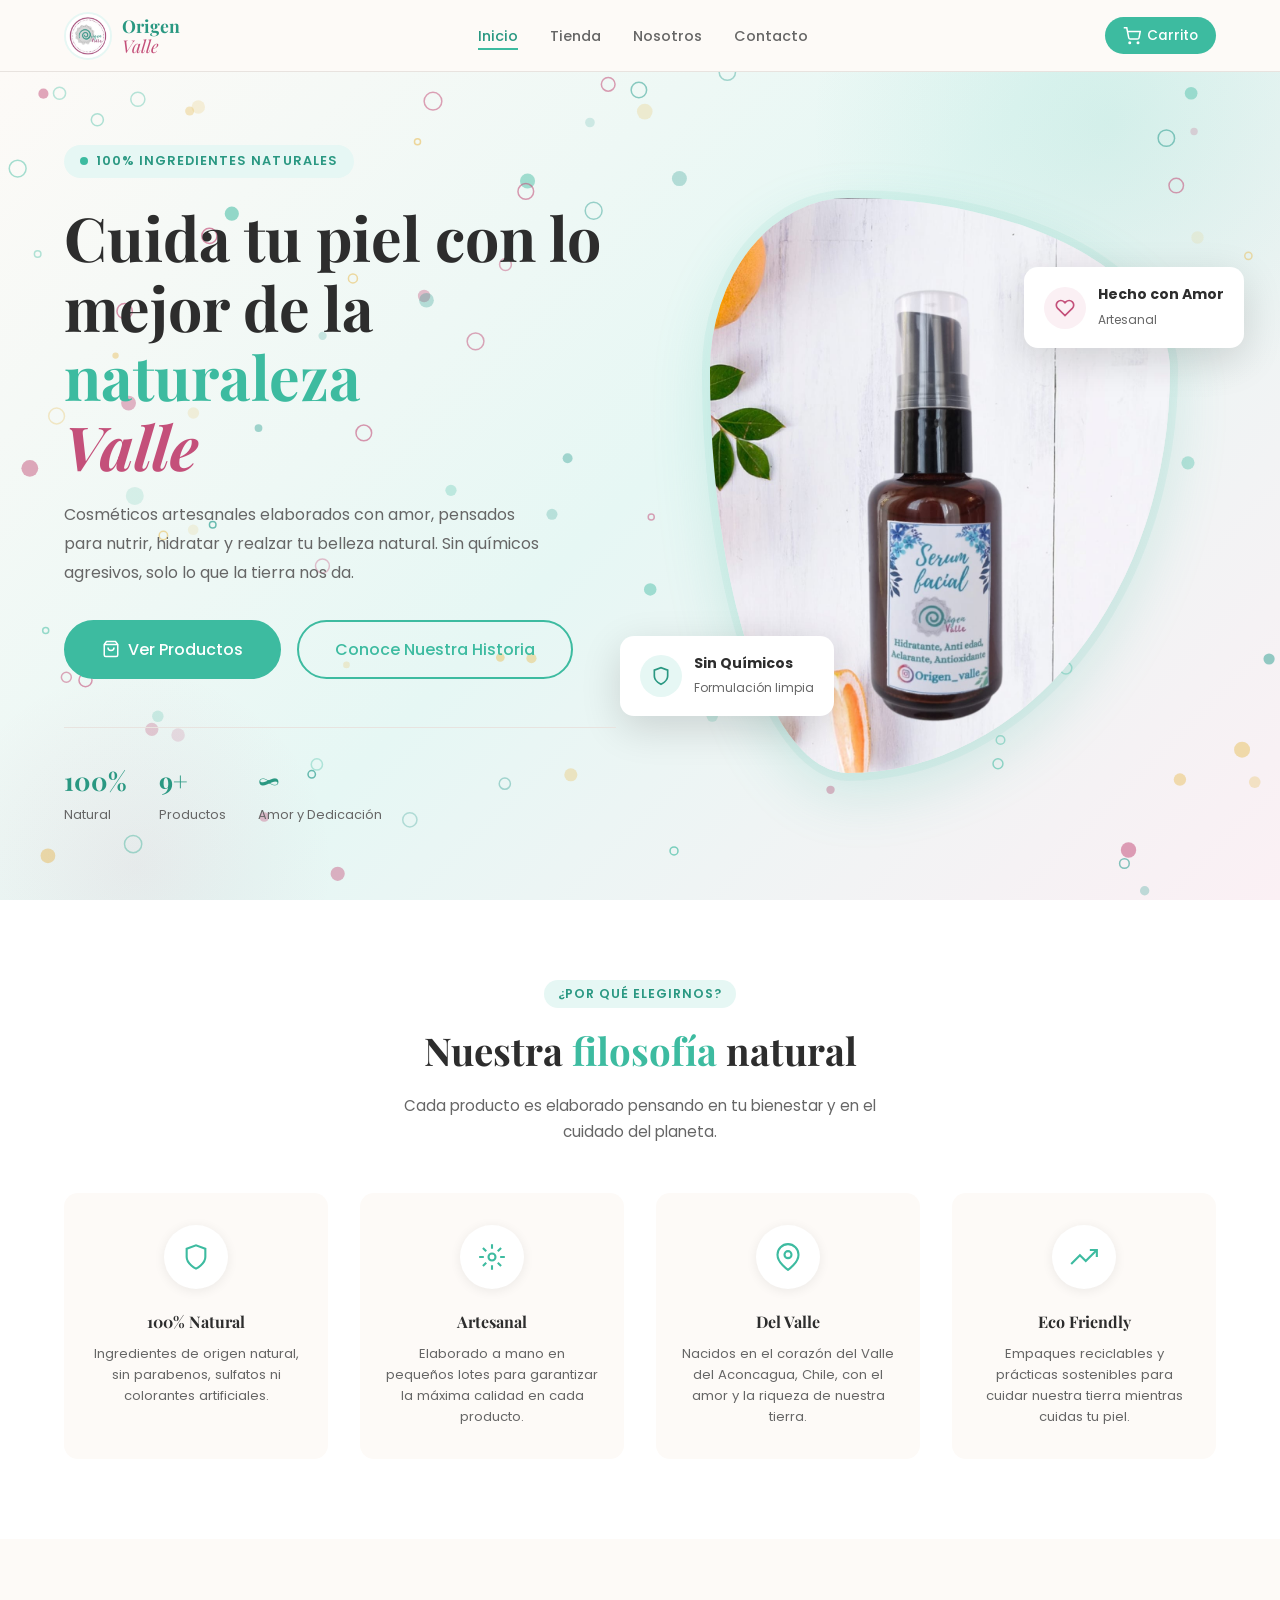
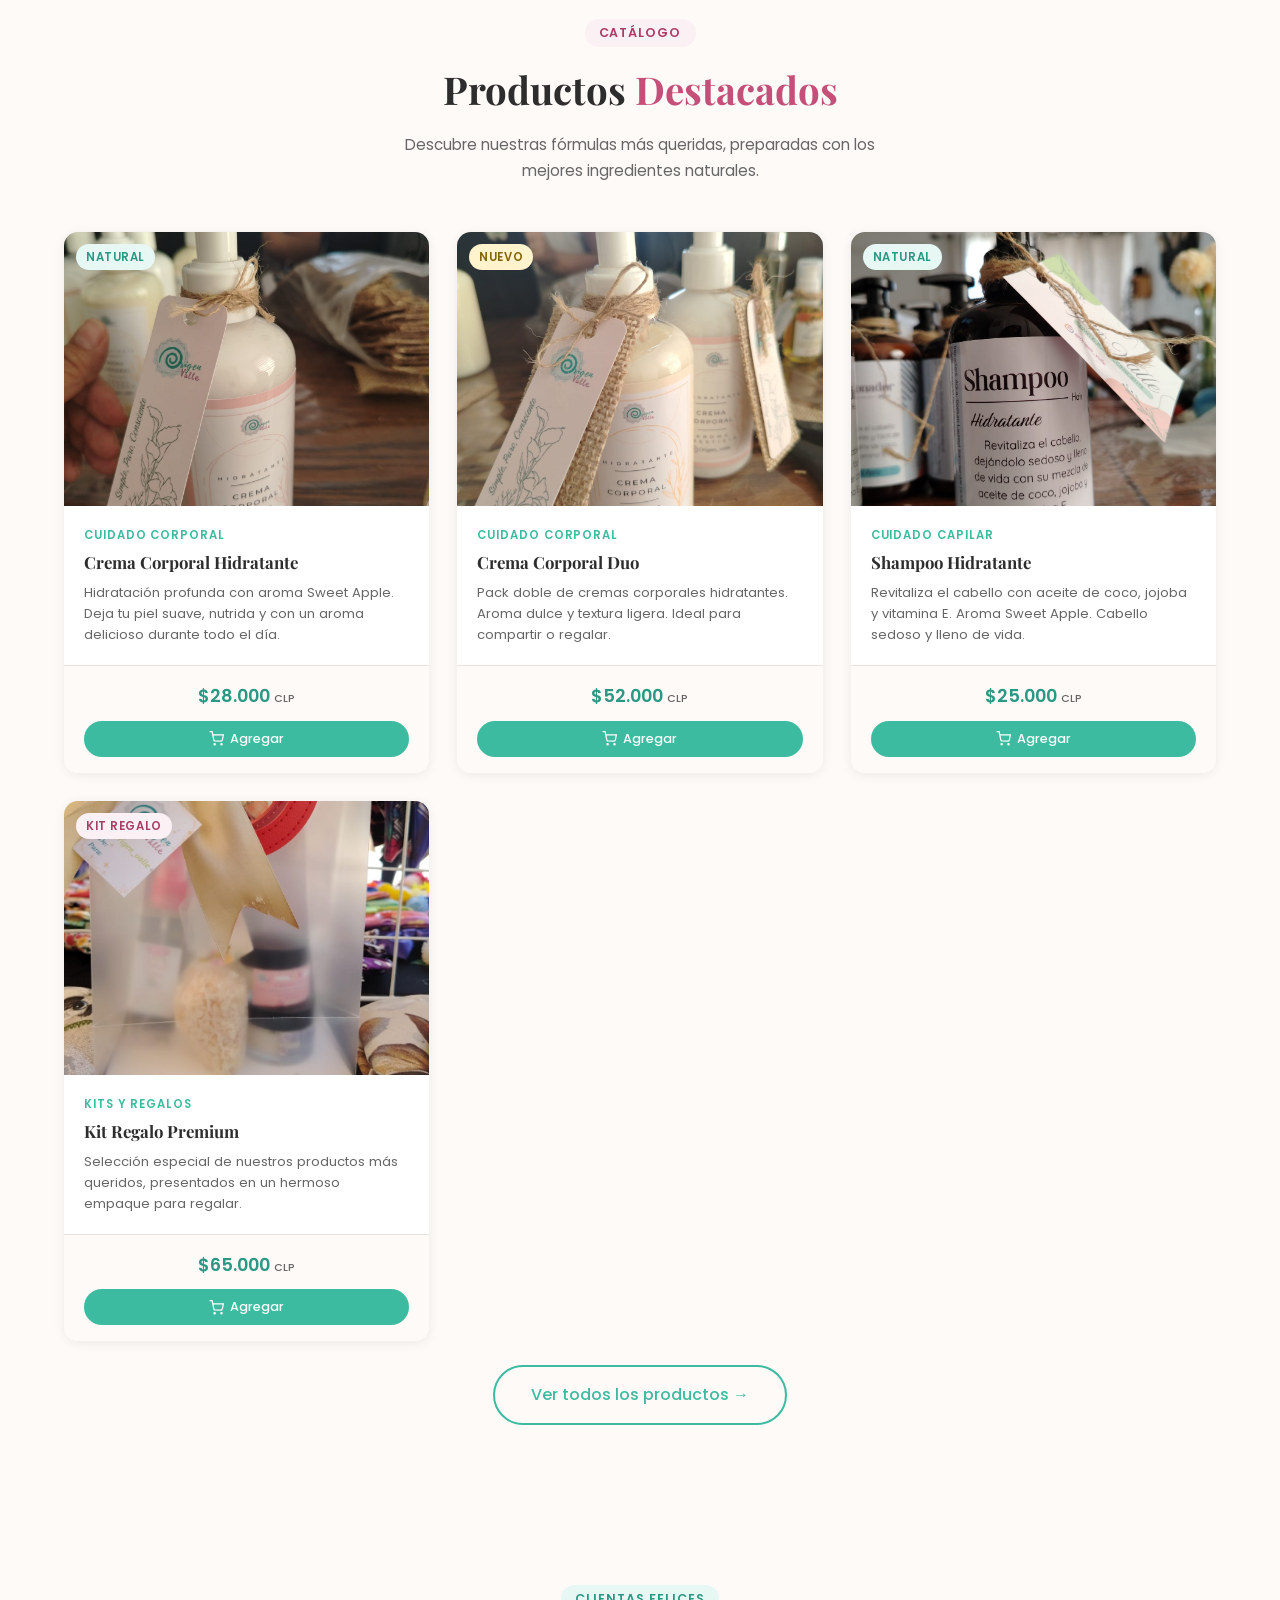
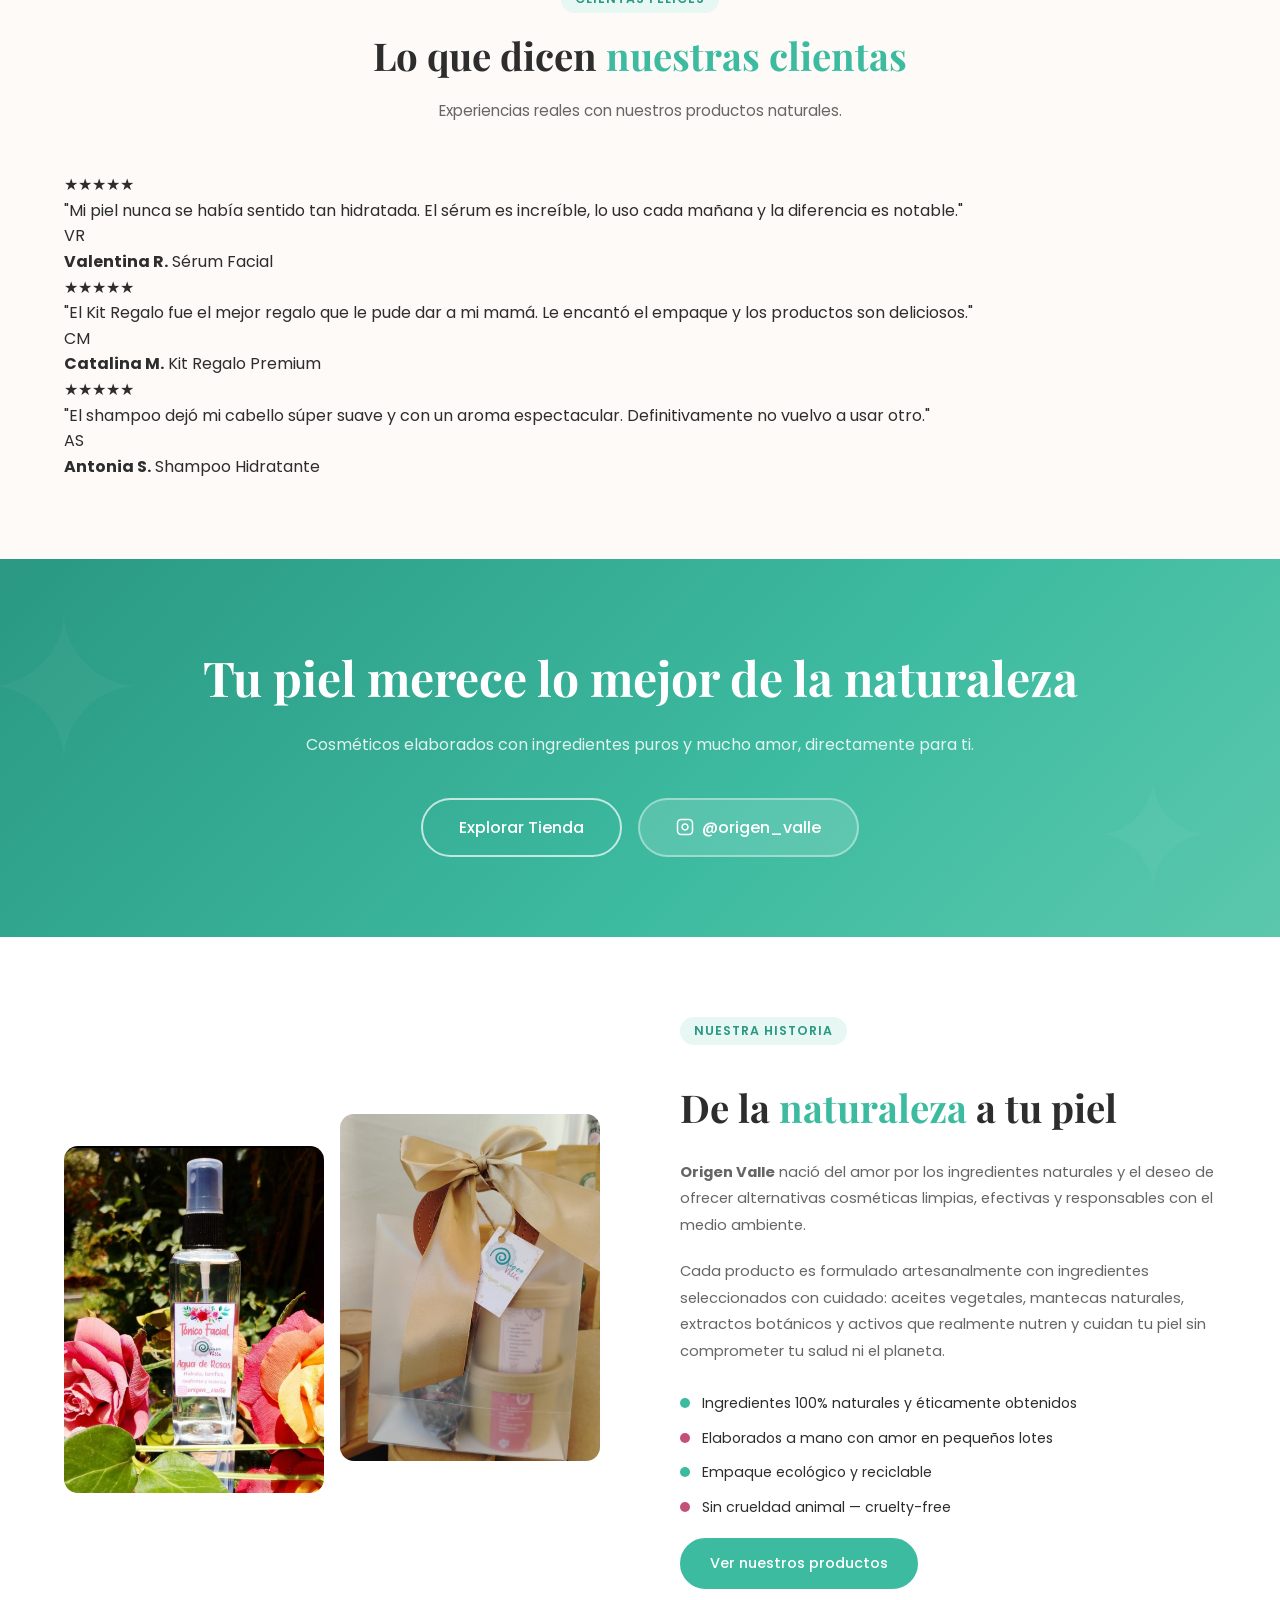
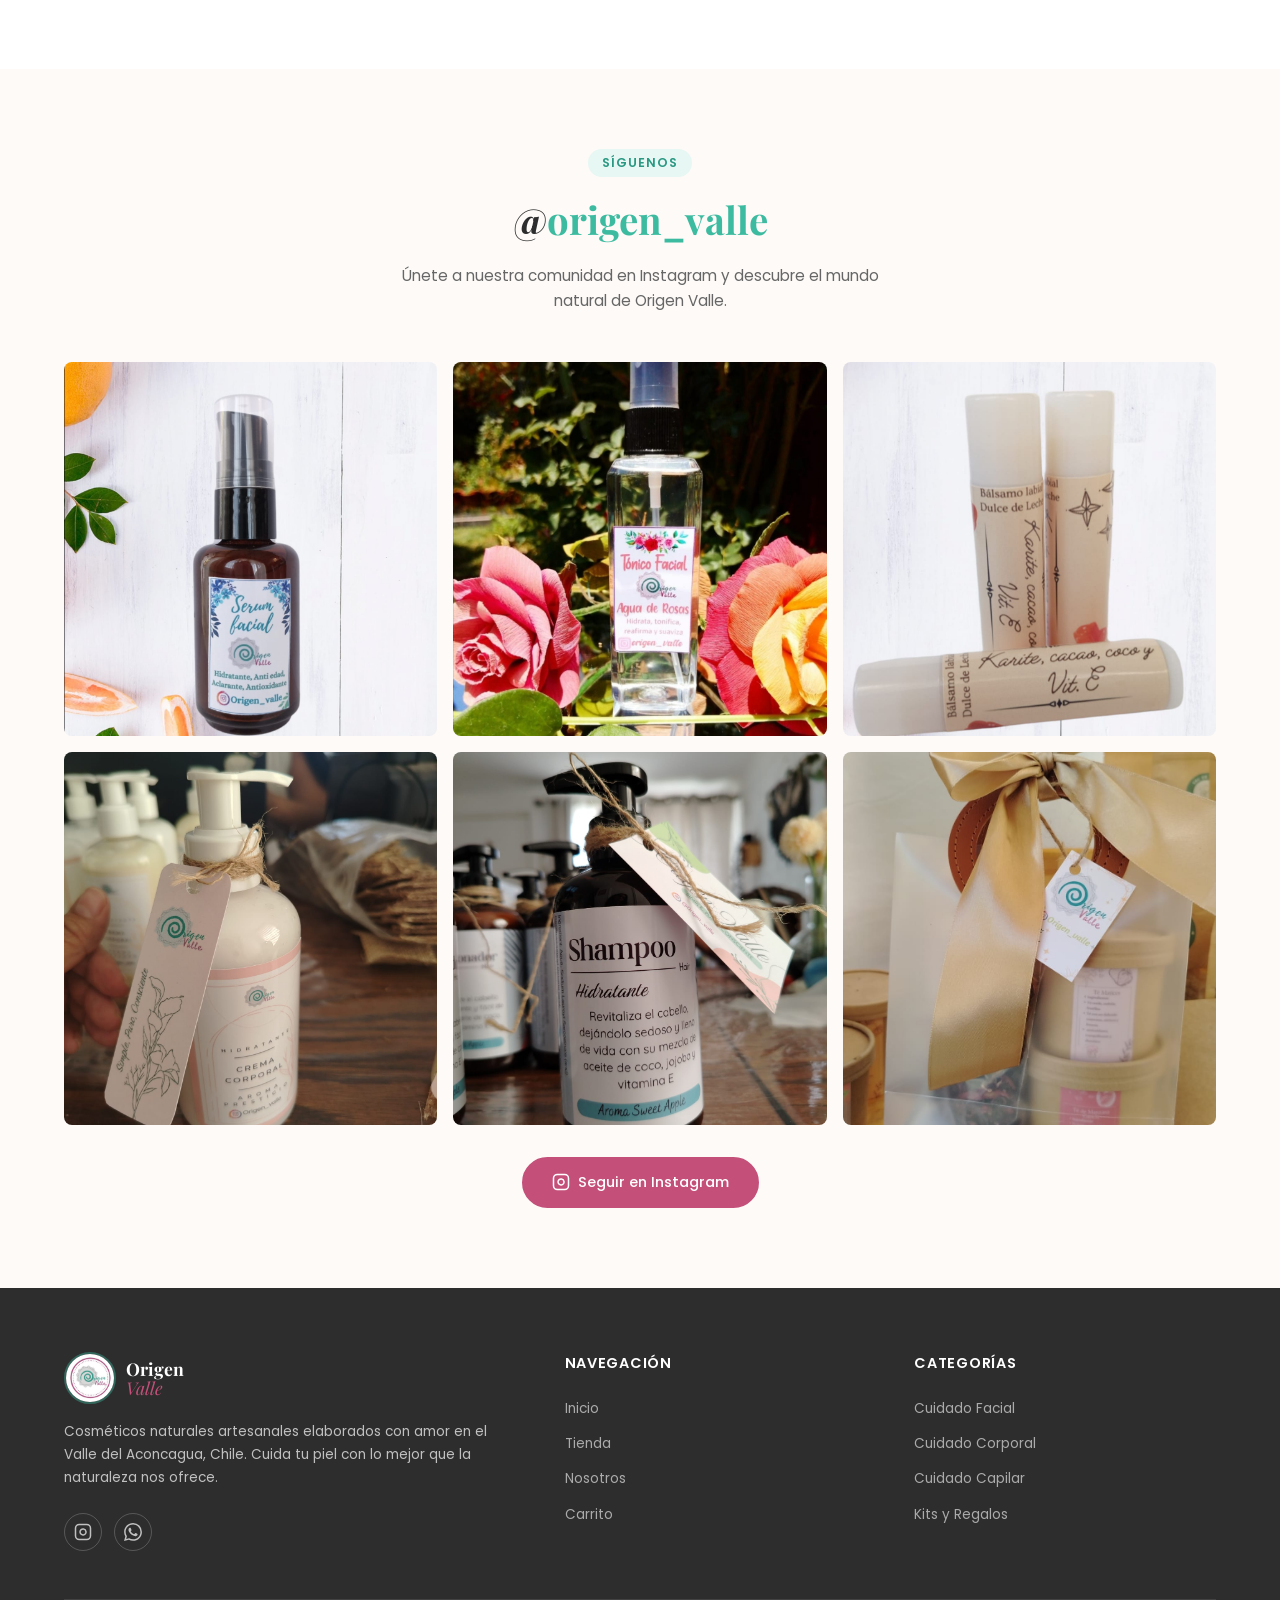
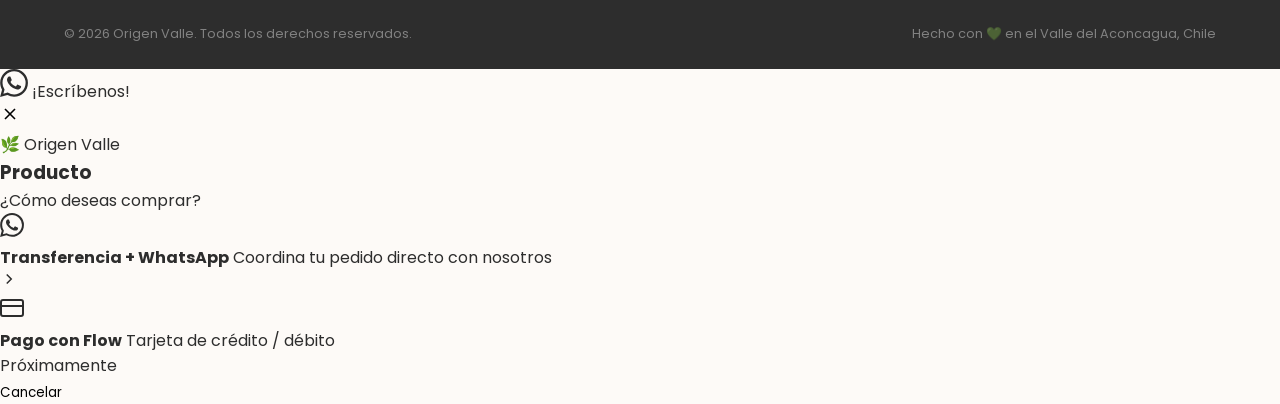
==== commit aa6849d7: "Actualizar index.html" ====
--- a/index.html
+++ b/index.html
@@ -602,13 +602,13 @@
             tu belleza natural. Sin químicos agresivos, solo lo que la tierra nos da.
           </p>
           <div class="hero-actions">
-            <a href="tienda.html" class="btn btn-primary btn-lg">
+            <a href="#destacados" class="btn btn-primary btn-lg">
               <svg viewBox="0 0 24 24" fill="none" stroke="currentColor" stroke-width="2" width="18" height="18">
                 <path d="M6 2L3 6v14a2 2 0 002 2h14a2 2 0 002-2V6l-3-4z" />
                 <line x1="3" y1="6" x2="21" y2="6" />
                 <path d="M16 10a4 4 0 01-8 0" />
               </svg>
-              Ver Tienda
+              Ver Productos
             </a>
             <a href="#nosotros" class="btn btn-outline btn-lg">Conoce Nuestra Historia</a>
           </div>
@@ -727,6 +727,52 @@
       </div>
       <div class="text-center mt-3">
         <a href="tienda.html" class="btn btn-outline btn-lg">Ver todos los productos →</a>
+      </div>
+    </div>
+  </section>
+
+  <!-- TESTIMONIOS -->
+  <section class="section testimonios">
+    <div class="container">
+      <div class="section-header">
+        <span class="section-tag">Clientas felices</span>
+        <h2 class="section-title">Lo que dicen <span>nuestras clientas</span></h2>
+        <p class="section-subtitle">Experiencias reales con nuestros productos naturales.</p>
+      </div>
+      <div class="testimonios-grid">
+        <div class="testimonio-card">
+          <div class="testimonio-stars" aria-label="5 de 5 estrellas" role="img">★★★★★</div>
+          <p class="testimonio-text">"Mi piel nunca se había sentido tan hidratada. El sérum es increíble, lo uso cada mañana y la diferencia es notable."</p>
+          <div class="testimonio-author">
+            <div class="testimonio-avatar testimonio-avatar--primary">VR</div>
+            <div>
+              <strong>Valentina R.</strong>
+              <span>Sérum Facial</span>
+            </div>
+          </div>
+        </div>
+        <div class="testimonio-card">
+          <div class="testimonio-stars" aria-label="5 de 5 estrellas" role="img">★★★★★</div>
+          <p class="testimonio-text">"El Kit Regalo fue el mejor regalo que le pude dar a mi mamá. Le encantó el empaque y los productos son deliciosos."</p>
+          <div class="testimonio-author">
+            <div class="testimonio-avatar testimonio-avatar--accent">CM</div>
+            <div>
+              <strong>Catalina M.</strong>
+              <span>Kit Regalo Premium</span>
+            </div>
+          </div>
+        </div>
+        <div class="testimonio-card">
+          <div class="testimonio-stars" aria-label="5 de 5 estrellas" role="img">★★★★★</div>
+          <p class="testimonio-text">"El shampoo dejó mi cabello súper suave y con un aroma espectacular. Definitivamente no vuelvo a usar otro."</p>
+          <div class="testimonio-author">
+            <div class="testimonio-avatar testimonio-avatar--primary">AS</div>
+            <div>
+              <strong>Antonia S.</strong>
+              <span>Shampoo Hidratante</span>
+            </div>
+          </div>
+        </div>
       </div>
     </div>
   </section>
@@ -947,9 +993,68 @@
     </div>
   </footer>
 
+  <!-- BOTÓN WHATSAPP FLOTANTE -->
+  <a href="https://wa.me/56982233777?text=Hola%20Origen%20Valle!%20Quisiera%20consultar%20sobre%20sus%20productos%20%F0%9F%8C%BF"
+     target="_blank"
+     rel="noopener noreferrer"
+     class="whatsapp-float"
+     title="Contáctanos por WhatsApp"
+     aria-label="Abrir WhatsApp">
+    <svg viewBox="0 0 24 24" fill="currentColor" width="28" height="28">
+      <path d="M17.472 14.382c-.297-.149-1.758-.867-2.03-.967-.273-.099-.471-.148-.67.15-.197.297-.767.966-.94 1.164-.173.199-.347.223-.644.075-.297-.15-1.255-.463-2.39-1.475-.883-.788-1.48-1.761-1.653-2.059-.173-.297-.018-.458.13-.606.134-.133.298-.347.446-.52.149-.174.198-.298.298-.497.099-.198.05-.371-.025-.52-.075-.149-.669-1.612-.916-2.207-.242-.579-.487-.5-.669-.51-.173-.008-.371-.01-.57-.01-.198 0-.52.074-.792.372-.272.297-1.04 1.016-1.04 2.479 0 1.462 1.065 2.875 1.213 3.074.149.198 2.096 3.2 5.077 4.487.709.306 1.262.489 1.694.625.712.227 1.36.195 1.871.118.571-.085 1.758-.719 2.006-1.413.248-.694.248-1.289.173-1.413-.074-.124-.272-.198-.57-.347m-5.421 7.403h-.004a9.87 9.87 0 01-5.031-1.378l-.361-.214-3.741.982.998-3.648-.235-.374a9.86 9.86 0 01-1.51-5.26c.001-5.45 4.436-9.884 9.888-9.884 2.64 0 5.122 1.03 6.988 2.898a9.825 9.825 0 012.893 6.994c-.003 5.45-4.437 9.884-9.885 9.884m8.413-18.297A11.815 11.815 0 0012.05 0C5.495 0 .16 5.335.157 11.892c0 2.096.547 4.142 1.588 5.945L.057 24l6.305-1.654a11.882 11.882 0 005.683 1.448h.005c6.554 0 11.89-5.335 11.893-11.893a11.821 11.821 0 00-3.48-8.413Z"/>
+    </svg>
+    <span class="whatsapp-float__tooltip">¡Escríbenos!</span>
+  </a>
+
+  <!-- MODAL COMPRA -->
+  <div id="buy-modal" class="buy-modal-overlay" onclick="closeBuyModalOnOverlay(event)">
+    <div class="buy-modal" role="dialog" aria-modal="true" aria-labelledby="buy-modal-product-name">
+      <button class="buy-modal__close" onclick="closeBuyModal()" aria-label="Cerrar">
+        <svg viewBox="0 0 24 24" fill="none" stroke="currentColor" stroke-width="2" width="20" height="20">
+          <line x1="18" y1="6" x2="6" y2="18"/><line x1="6" y1="6" x2="18" y2="18"/>
+        </svg>
+      </button>
+      <div class="buy-modal__header">
+        <span class="buy-modal__tag">🌿 Origen Valle</span>
+        <h3 class="buy-modal__title" id="buy-modal-product-name">Producto</h3>
+        <p class="buy-modal__subtitle">¿Cómo deseas comprar?</p>
+      </div>
+      <div class="buy-modal__options">
+        <a id="buy-whatsapp-btn" href="#!" target="_blank" rel="noopener noreferrer" class="buy-modal__option buy-modal__option--whatsapp">
+          <div class="buy-modal__option-icon">
+            <svg viewBox="0 0 24 24" fill="currentColor" width="24" height="24">
+              <path d="M17.472 14.382c-.297-.149-1.758-.867-2.03-.967-.273-.099-.471-.148-.67.15-.197.297-.767.966-.94 1.164-.173.199-.347.223-.644.075-.297-.15-1.255-.463-2.39-1.475-.883-.788-1.48-1.761-1.653-2.059-.173-.297-.018-.458.13-.606.134-.133.298-.347.446-.52.149-.174.198-.298.298-.497.099-.198.05-.371-.025-.52-.075-.149-.669-1.612-.916-2.207-.242-.579-.487-.5-.669-.51-.173-.008-.371-.01-.57-.01-.198 0-.52.074-.792.372-.272.297-1.04 1.016-1.04 2.479 0 1.462 1.065 2.875 1.213 3.074.149.198 2.096 3.2 5.077 4.487.709.306 1.262.489 1.694.625.712.227 1.36.195 1.871.118.571-.085 1.758-.719 2.006-1.413.248-.694.248-1.289.173-1.413-.074-.124-.272-.198-.57-.347m-5.421 7.403h-.004a9.87 9.87 0 01-5.031-1.378l-.361-.214-3.741.982.998-3.648-.235-.374a9.86 9.86 0 01-1.51-5.26c.001-5.45 4.436-9.884 9.888-9.884 2.64 0 5.122 1.03 6.988 2.898a9.825 9.825 0 012.893 6.994c-.003 5.45-4.437 9.884-9.885 9.884m8.413-18.297A11.815 11.815 0 0012.05 0C5.495 0 .16 5.335.157 11.892c0 2.096.547 4.142 1.588 5.945L.057 24l6.305-1.654a11.882 11.882 0 005.683 1.448h.005c6.554 0 11.89-5.335 11.893-11.893a11.821 11.821 0 00-3.48-8.413Z"/>
+            </svg>
+          </div>
+          <div class="buy-modal__option-text">
+            <strong>Transferencia + WhatsApp</strong>
+            <span>Coordina tu pedido directo con nosotros</span>
+          </div>
+          <svg viewBox="0 0 24 24" fill="none" stroke="currentColor" stroke-width="2" width="18" height="18" class="buy-modal__arrow">
+            <polyline points="9 18 15 12 9 6"/>
+          </svg>
+        </a>
+        <div class="buy-modal__option buy-modal__option--flow buy-modal__option--disabled">
+          <div class="buy-modal__option-icon buy-modal__option-icon--gray">
+            <svg viewBox="0 0 24 24" fill="none" stroke="currentColor" stroke-width="2" width="24" height="24">
+              <rect x="1" y="4" width="22" height="16" rx="2" ry="2"/>
+              <line x1="1" y1="10" x2="23" y2="10"/>
+            </svg>
+          </div>
+          <div class="buy-modal__option-text">
+            <strong>Pago con Flow</strong>
+            <span>Tarjeta de crédito / débito</span>
+          </div>
+          <span class="buy-modal__soon-badge">Próximamente</span>
+        </div>
+      </div>
+      <button class="buy-modal__cancel" onclick="closeBuyModal()">Cancelar</button>
+    </div>
+  </div>
+
   <script src="js/app.js"></script>
 
-  <!-- Three.js partículas hero -->
+  <!-- Canvas 2D partículas hero -->
   <script>
     window.addEventListener('load', function () {
       const canvas = document.getElementById('hero-canvas');
@@ -1061,7 +1166,9 @@
         });
       }
 
-      animate();
+      if (!window.matchMedia('(prefers-reduced-motion: reduce)').matches) {
+        animate();
+      }
     });
   </script>
 </body>
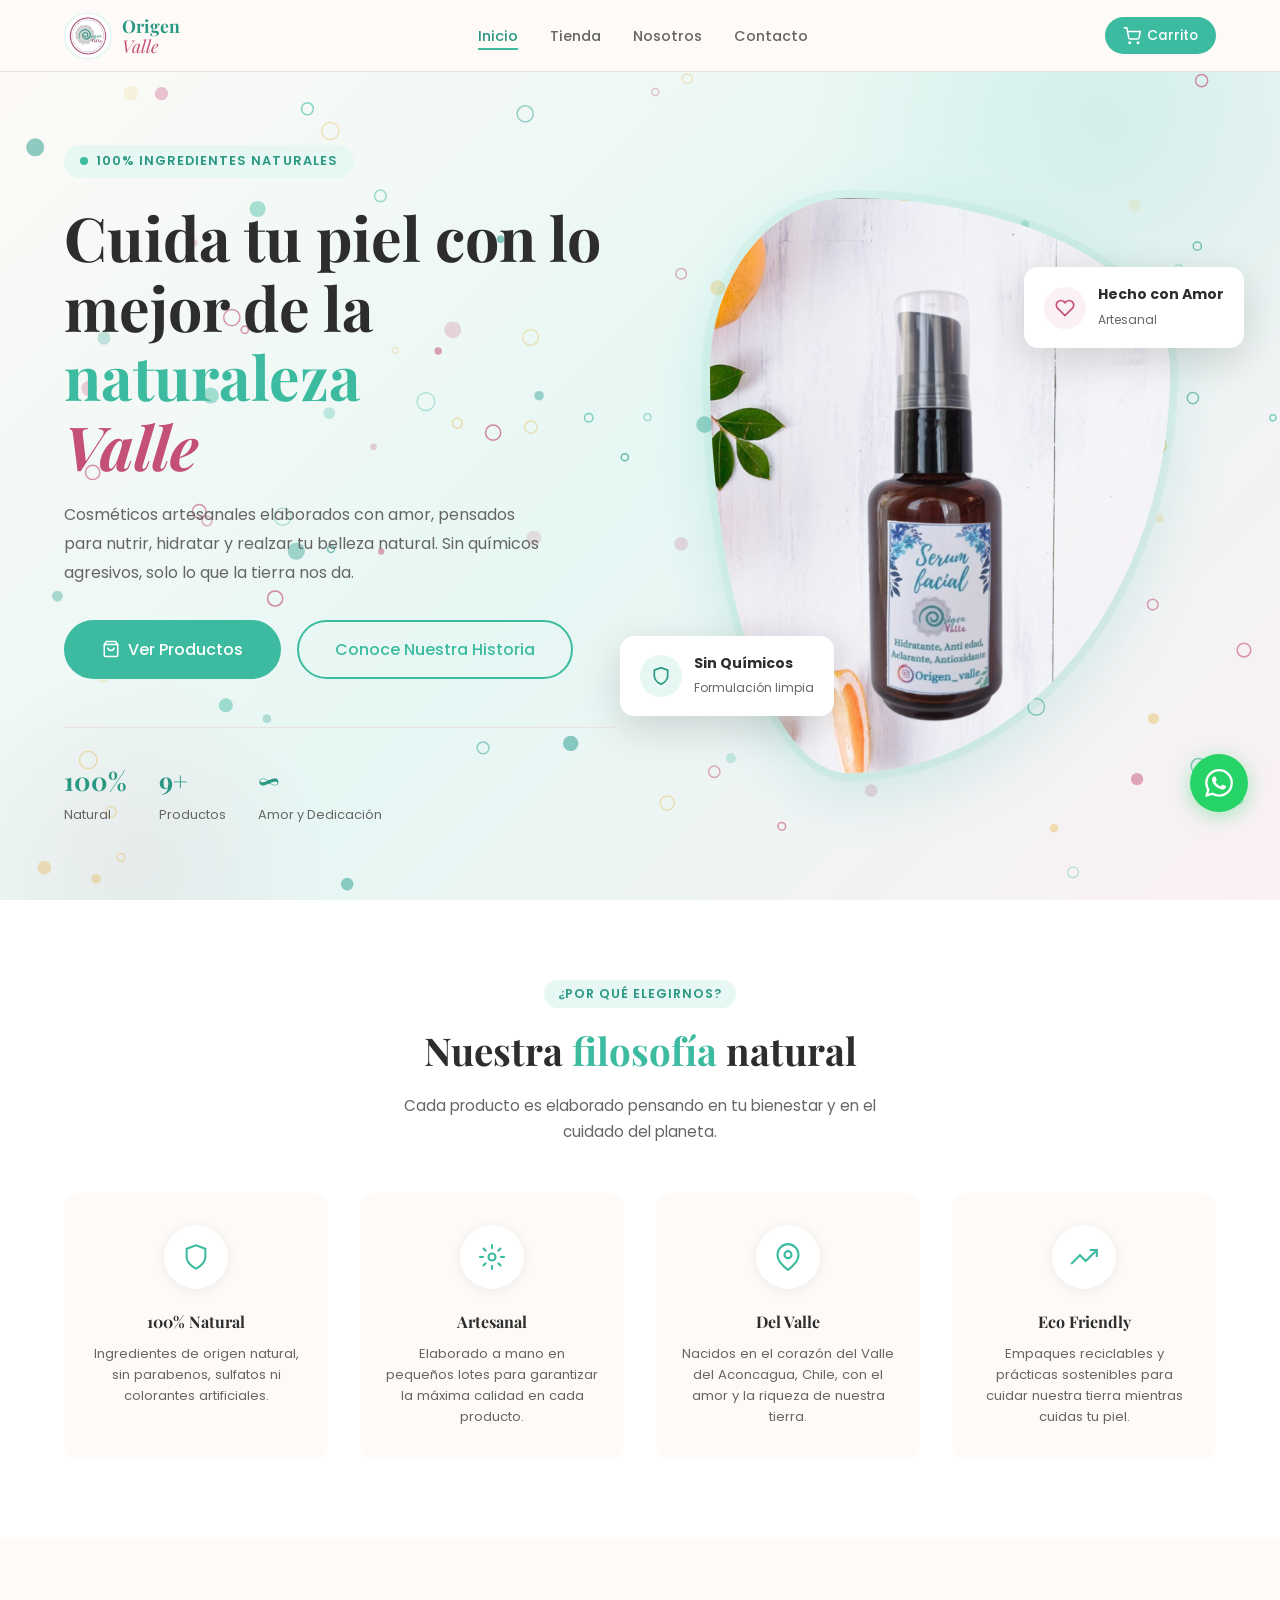
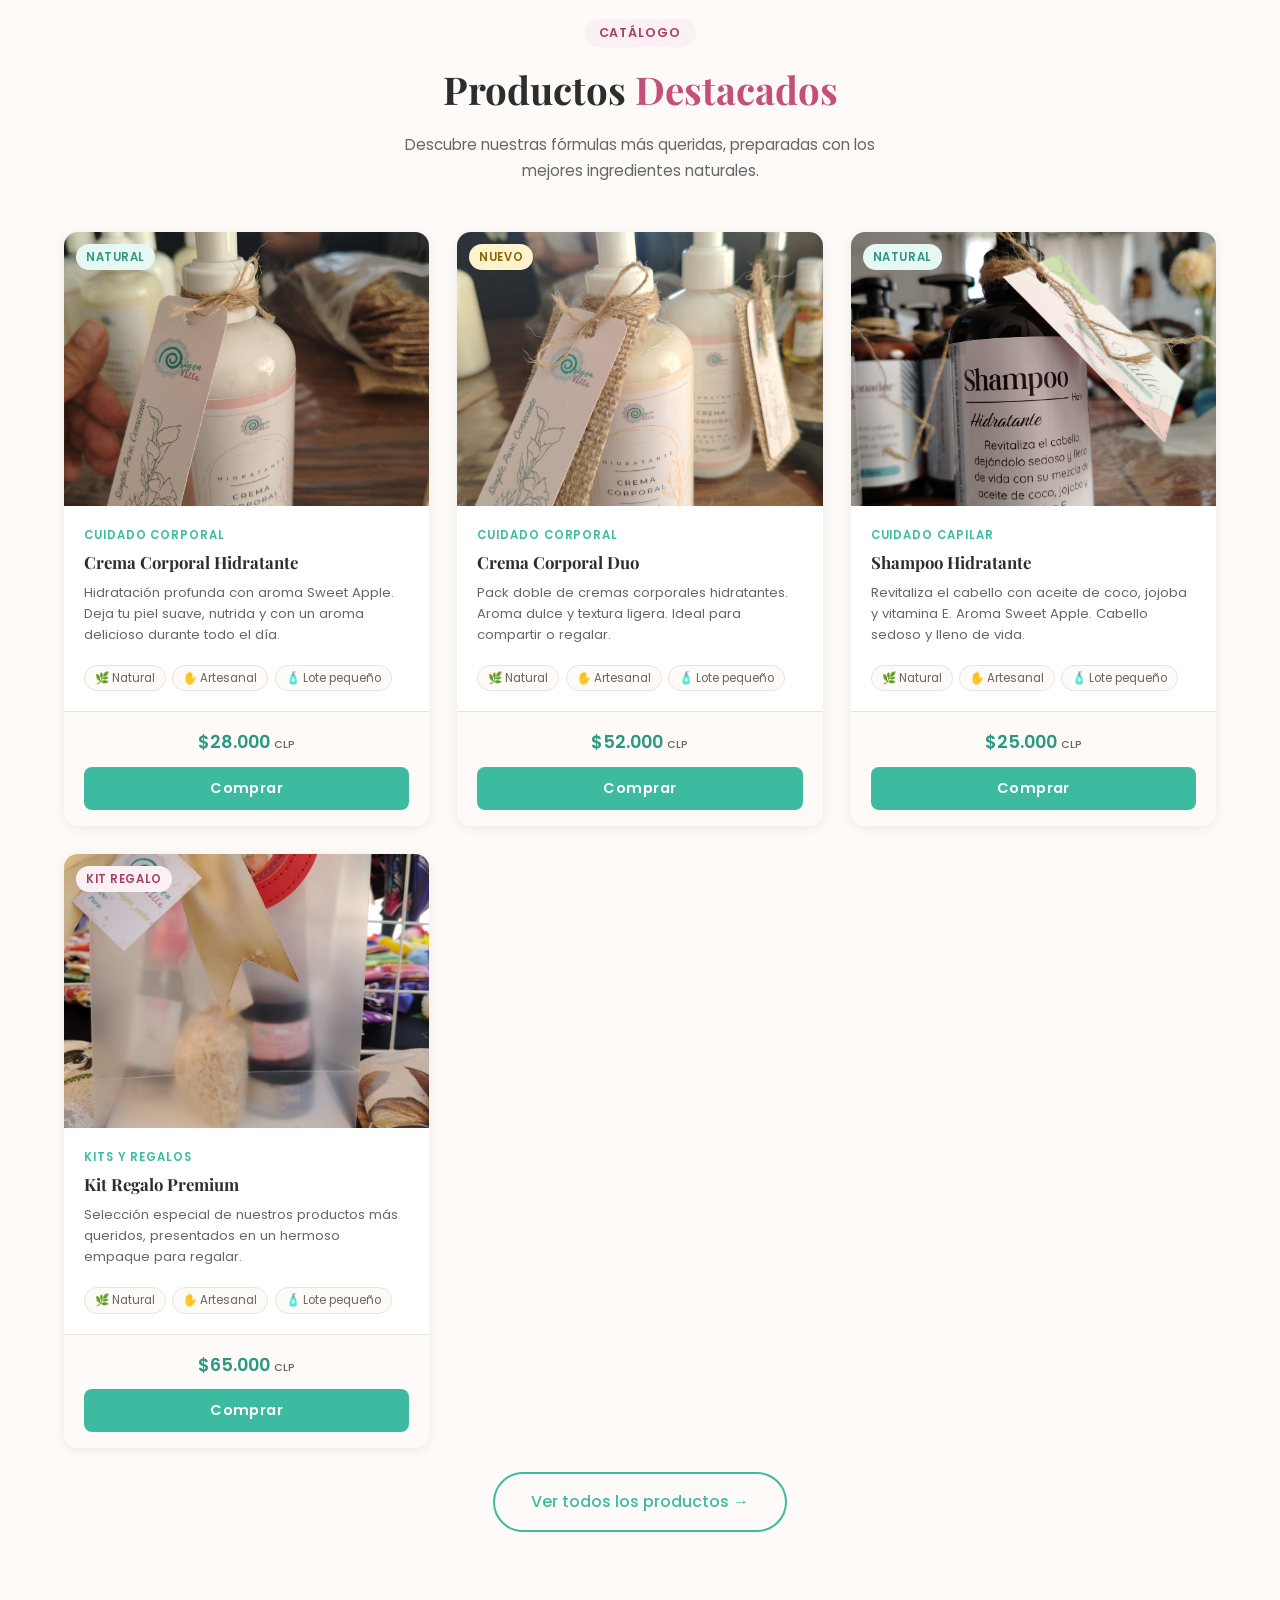
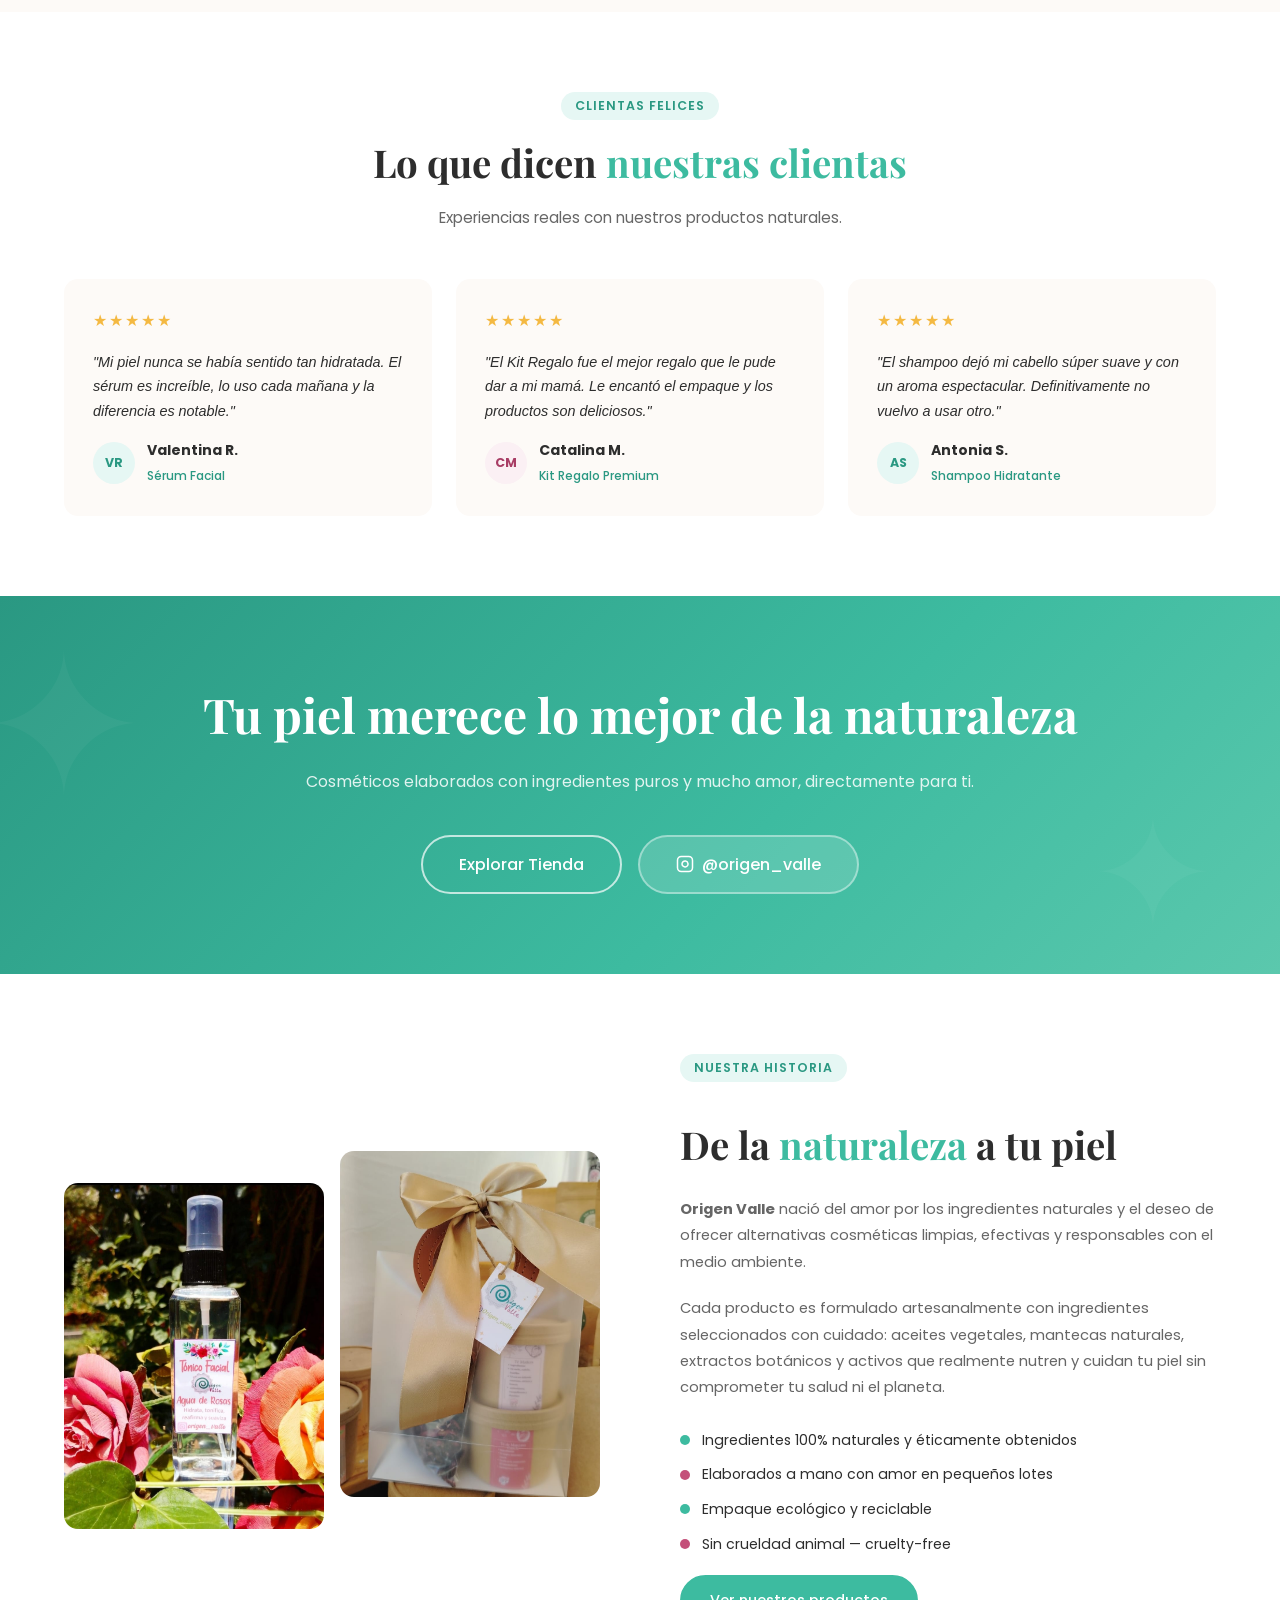
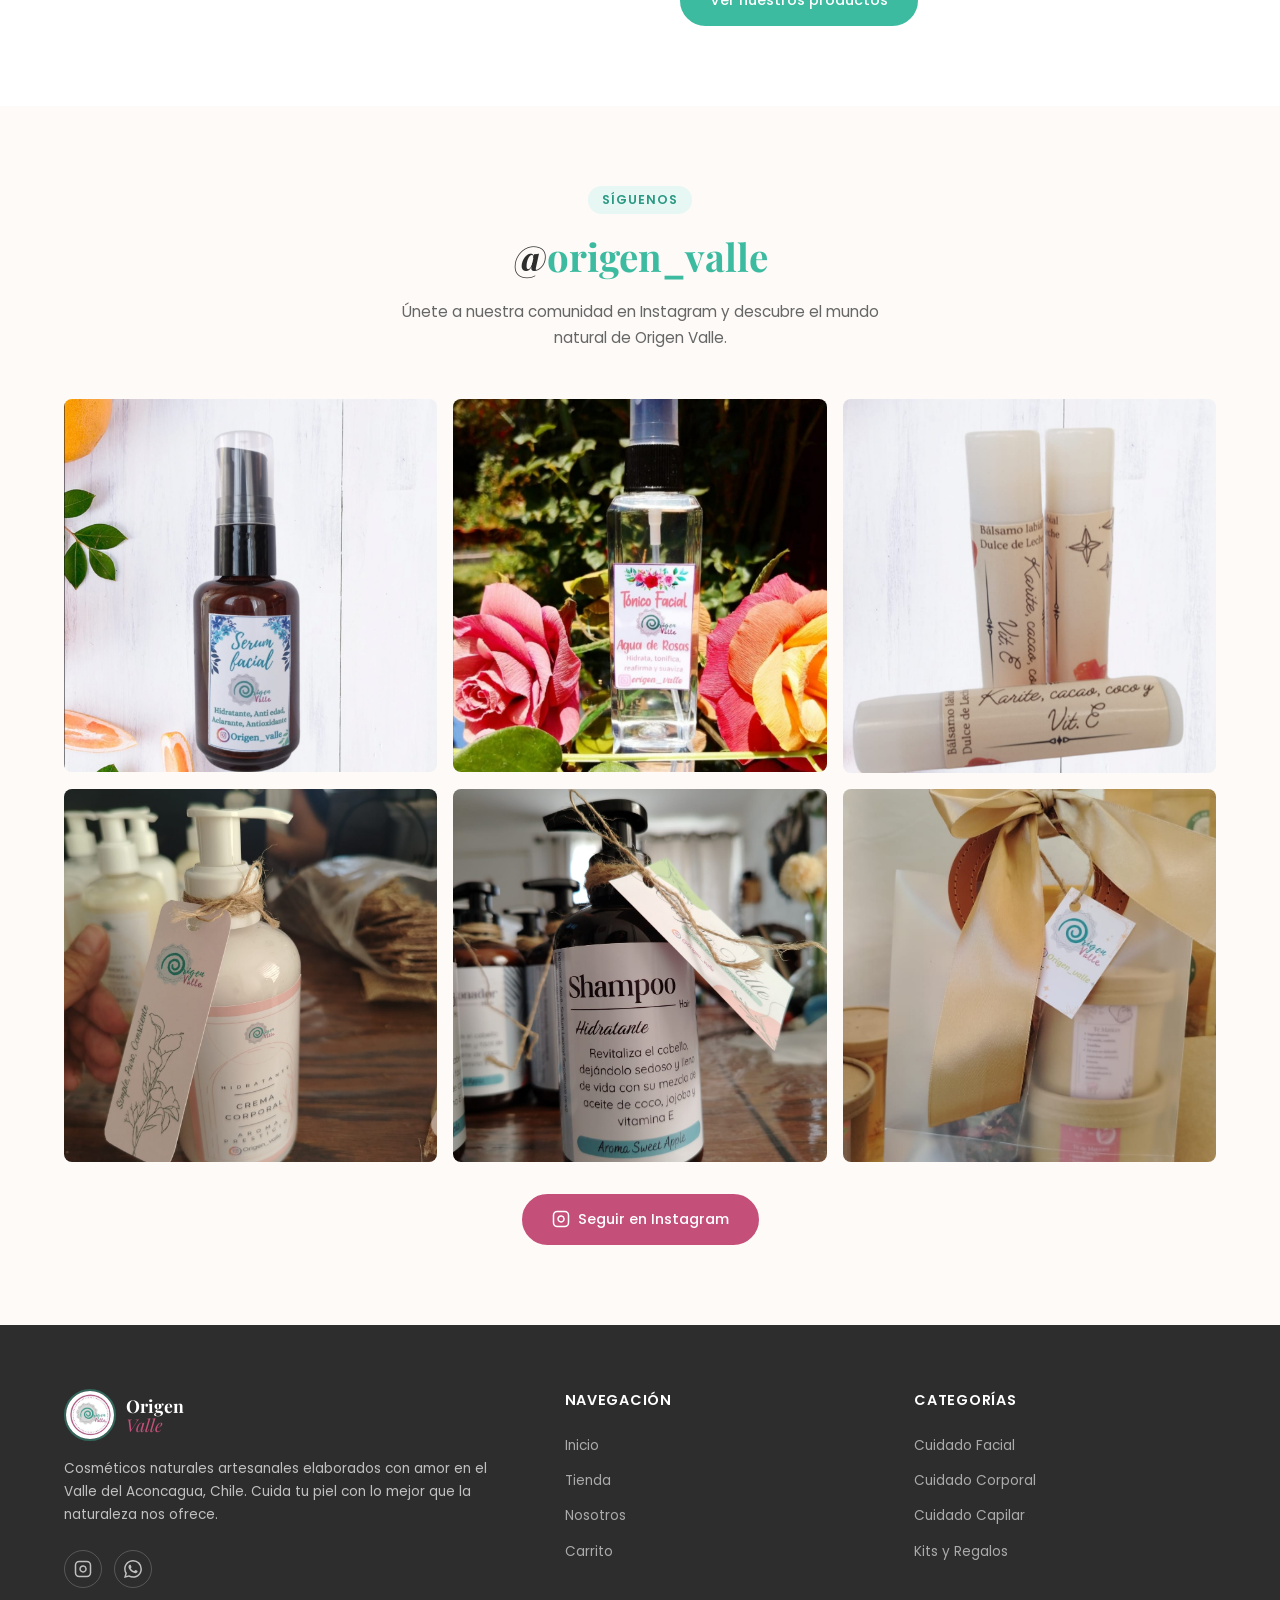
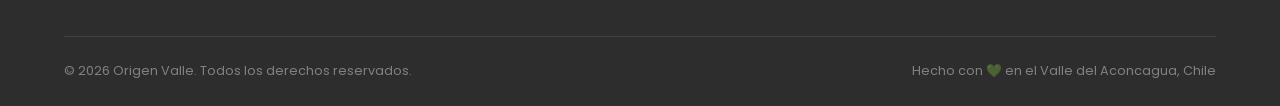
==== commit 4d6085b3: "Actualizar index.html" ====
--- a/index.html
+++ b/index.html
@@ -1006,52 +1006,6 @@
     <span class="whatsapp-float__tooltip">¡Escríbenos!</span>
   </a>
 
-  <!-- MODAL COMPRA -->
-  <div id="buy-modal" class="buy-modal-overlay" onclick="closeBuyModalOnOverlay(event)">
-    <div class="buy-modal" role="dialog" aria-modal="true" aria-labelledby="buy-modal-product-name">
-      <button class="buy-modal__close" onclick="closeBuyModal()" aria-label="Cerrar">
-        <svg viewBox="0 0 24 24" fill="none" stroke="currentColor" stroke-width="2" width="20" height="20">
-          <line x1="18" y1="6" x2="6" y2="18"/><line x1="6" y1="6" x2="18" y2="18"/>
-        </svg>
-      </button>
-      <div class="buy-modal__header">
-        <span class="buy-modal__tag">🌿 Origen Valle</span>
-        <h3 class="buy-modal__title" id="buy-modal-product-name">Producto</h3>
-        <p class="buy-modal__subtitle">¿Cómo deseas comprar?</p>
-      </div>
-      <div class="buy-modal__options">
-        <a id="buy-whatsapp-btn" href="#!" target="_blank" rel="noopener noreferrer" class="buy-modal__option buy-modal__option--whatsapp">
-          <div class="buy-modal__option-icon">
-            <svg viewBox="0 0 24 24" fill="currentColor" width="24" height="24">
-              <path d="M17.472 14.382c-.297-.149-1.758-.867-2.03-.967-.273-.099-.471-.148-.67.15-.197.297-.767.966-.94 1.164-.173.199-.347.223-.644.075-.297-.15-1.255-.463-2.39-1.475-.883-.788-1.48-1.761-1.653-2.059-.173-.297-.018-.458.13-.606.134-.133.298-.347.446-.52.149-.174.198-.298.298-.497.099-.198.05-.371-.025-.52-.075-.149-.669-1.612-.916-2.207-.242-.579-.487-.5-.669-.51-.173-.008-.371-.01-.57-.01-.198 0-.52.074-.792.372-.272.297-1.04 1.016-1.04 2.479 0 1.462 1.065 2.875 1.213 3.074.149.198 2.096 3.2 5.077 4.487.709.306 1.262.489 1.694.625.712.227 1.36.195 1.871.118.571-.085 1.758-.719 2.006-1.413.248-.694.248-1.289.173-1.413-.074-.124-.272-.198-.57-.347m-5.421 7.403h-.004a9.87 9.87 0 01-5.031-1.378l-.361-.214-3.741.982.998-3.648-.235-.374a9.86 9.86 0 01-1.51-5.26c.001-5.45 4.436-9.884 9.888-9.884 2.64 0 5.122 1.03 6.988 2.898a9.825 9.825 0 012.893 6.994c-.003 5.45-4.437 9.884-9.885 9.884m8.413-18.297A11.815 11.815 0 0012.05 0C5.495 0 .16 5.335.157 11.892c0 2.096.547 4.142 1.588 5.945L.057 24l6.305-1.654a11.882 11.882 0 005.683 1.448h.005c6.554 0 11.89-5.335 11.893-11.893a11.821 11.821 0 00-3.48-8.413Z"/>
-            </svg>
-          </div>
-          <div class="buy-modal__option-text">
-            <strong>Transferencia + WhatsApp</strong>
-            <span>Coordina tu pedido directo con nosotros</span>
-          </div>
-          <svg viewBox="0 0 24 24" fill="none" stroke="currentColor" stroke-width="2" width="18" height="18" class="buy-modal__arrow">
-            <polyline points="9 18 15 12 9 6"/>
-          </svg>
-        </a>
-        <div class="buy-modal__option buy-modal__option--flow buy-modal__option--disabled">
-          <div class="buy-modal__option-icon buy-modal__option-icon--gray">
-            <svg viewBox="0 0 24 24" fill="none" stroke="currentColor" stroke-width="2" width="24" height="24">
-              <rect x="1" y="4" width="22" height="16" rx="2" ry="2"/>
-              <line x1="1" y1="10" x2="23" y2="10"/>
-            </svg>
-          </div>
-          <div class="buy-modal__option-text">
-            <strong>Pago con Flow</strong>
-            <span>Tarjeta de crédito / débito</span>
-          </div>
-          <span class="buy-modal__soon-badge">Próximamente</span>
-        </div>
-      </div>
-      <button class="buy-modal__cancel" onclick="closeBuyModal()">Cancelar</button>
-    </div>
-  </div>
-
   <script src="js/app.js"></script>
 
   <!-- Canvas 2D partículas hero -->
--- a/css/styles.css
+++ b/css/styles.css
@@ -394,29 +394,6 @@
   font-weight: 500;
   color: var(--medium);
 }
-.add-to-cart-btn {
-  display: flex;
-  align-items: center;
-  justify-content: center;
-  gap: 6px;
-  width: 100%;
-  padding: 9px 14px;
-  background: var(--primary);
-  color: var(--white);
-  border-radius: var(--radius-pill);
-  font-size: 0.8rem;
-  font-weight: 500;
-  transition: var(--transition);
-  white-space: nowrap;
-}
-.add-to-cart-btn:hover {
-  background: var(--primary-dark);
-  transform: scale(1.03);
-}
-.add-to-cart-btn.added {
-  background: var(--accent);
-}
-.add-to-cart-btn svg { width: 15px; height: 15px; flex-shrink: 0; }
 
 /* ============================================
    GRID DE PRODUCTOS
@@ -928,7 +905,6 @@
   .product-card__desc { display: none; }
   .product-card__footer { padding: 0.7rem 0.75rem; gap: 0.5rem; }
   .product-card__price { font-size: 0.9rem; }
-  .add-to-cart-btn { padding: 8px 10px; font-size: 0.74rem; }
   .product-card__name { font-size: 0.9rem; }
   .product-card__category { font-size: 0.66rem; }
 }
@@ -944,7 +920,6 @@
   .product-card__desc { display: block; }
   .product-card__footer { padding: 1rem 1.25rem; gap: 0.65rem; }
   .product-card__price { font-size: 1.1rem; }
-  .add-to-cart-btn { padding: 10px 16px; font-size: 0.82rem; }
   .product-card__name { font-size: 1rem; }
 
   /* Sección */
@@ -955,3 +930,389 @@
   .cart-item { grid-template-columns: 70px 1fr; padding: 0.75rem; }
   .cart-item__image { width: 70px; height: 70px; }
 }
+
+/* ---- MICRO-BADGES ---- */
+.product-micro-badges {
+  display: flex;
+  flex-wrap: wrap;
+  gap: 0.4rem;
+  margin-top: 0.75rem;
+}
+
+.micro-badge {
+  font-size: 0.72rem;
+  padding: 3px 10px;
+  border-radius: 20px;
+  background: var(--cream);
+  color: var(--medium);
+  border: 1px solid var(--border);
+  white-space: nowrap;
+}
+
+/* ---- BOTÓN COMPRAR ---- */
+.buy-btn {
+  width: 100%;
+  padding: 11px 0;
+  background: var(--primary);
+  color: white;
+  border: none;
+  border-radius: var(--radius-sm);
+  font-size: 0.9rem;
+  font-weight: 600;
+  cursor: pointer;
+  transition: var(--transition);
+  letter-spacing: 0.03em;
+}
+
+.buy-btn:hover {
+  background: var(--primary-dark);
+  transform: translateY(-1px);
+  box-shadow: 0 4px 12px rgba(61, 187, 160, 0.35);
+}
+
+/* ---- MODAL DE COMPRA ---- */
+.buy-modal-overlay {
+  position: fixed;
+  inset: 0;
+  background: rgba(0, 0, 0, 0.55);
+  z-index: 2000;
+  display: flex;
+  align-items: center;
+  justify-content: center;
+  padding: 1rem;
+  opacity: 0;
+  pointer-events: none;
+  transition: opacity 0.25s ease;
+}
+
+.buy-modal-overlay.active {
+  opacity: 1;
+  pointer-events: auto;
+}
+
+.buy-modal {
+  background: var(--white);
+  border-radius: 20px;
+  padding: 2rem;
+  width: 100%;
+  max-width: 420px;
+  position: relative;
+  transform: translateY(20px);
+  transition: transform 0.25s ease;
+  box-shadow: 0 24px 60px rgba(0, 0, 0, 0.18);
+}
+
+.buy-modal-overlay.active .buy-modal {
+  transform: translateY(0);
+}
+
+.buy-modal__close {
+  position: absolute;
+  top: 1rem;
+  right: 1rem;
+  background: var(--cream);
+  border: none;
+  border-radius: 50%;
+  width: 36px;
+  height: 36px;
+  display: flex;
+  align-items: center;
+  justify-content: center;
+  cursor: pointer;
+  color: var(--medium);
+  transition: var(--transition);
+}
+
+.buy-modal__close:hover {
+  background: var(--border);
+  color: var(--dark);
+}
+
+.buy-modal__header {
+  margin-bottom: 1.5rem;
+}
+
+.buy-modal__tag {
+  font-size: 0.78rem;
+  color: var(--primary-dark);
+  font-weight: 600;
+  letter-spacing: 0.05em;
+  text-transform: uppercase;
+}
+
+.buy-modal__title {
+  font-family: 'Playfair Display', serif;
+  font-size: 1.3rem;
+  color: var(--dark);
+  margin: 0.35rem 0 0.25rem;
+  line-height: 1.3;
+}
+
+.buy-modal__subtitle {
+  font-size: 0.88rem;
+  color: var(--medium);
+}
+
+.buy-modal__options {
+  display: flex;
+  flex-direction: column;
+  gap: 0.75rem;
+  margin-bottom: 1.25rem;
+}
+
+.buy-modal__option {
+  display: flex;
+  align-items: center;
+  gap: 1rem;
+  padding: 1rem 1.25rem;
+  border-radius: 14px;
+  border: 2px solid var(--border);
+  cursor: pointer;
+  text-decoration: none;
+  transition: var(--transition);
+  background: var(--white);
+}
+
+.buy-modal__option--whatsapp:hover {
+  border-color: #25D366;
+  background: #f0fdf4;
+  transform: translateY(-2px);
+  box-shadow: 0 4px 16px rgba(37, 211, 102, 0.15);
+}
+
+.buy-modal__option--disabled {
+  opacity: 0.5;
+  cursor: not-allowed;
+}
+
+.buy-modal__option-icon {
+  width: 44px;
+  height: 44px;
+  border-radius: 12px;
+  background: #25D366;
+  display: flex;
+  align-items: center;
+  justify-content: center;
+  flex-shrink: 0;
+  color: white;
+}
+
+.buy-modal__option-icon--gray {
+  background: var(--cream);
+  color: var(--medium);
+}
+
+.buy-modal__option-text {
+  flex: 1;
+  min-width: 0;
+}
+
+.buy-modal__option-text strong {
+  display: block;
+  font-size: 0.92rem;
+  color: var(--dark);
+  font-weight: 600;
+}
+
+.buy-modal__option-text span {
+  font-size: 0.78rem;
+  color: var(--medium);
+}
+
+.buy-modal__arrow {
+  color: var(--medium);
+  flex-shrink: 0;
+}
+
+.buy-modal__soon-badge {
+  font-size: 0.7rem;
+  font-weight: 700;
+  letter-spacing: 0.05em;
+  text-transform: uppercase;
+  padding: 4px 10px;
+  border-radius: 20px;
+  background: var(--accent-light);
+  color: var(--accent-dark);
+  white-space: nowrap;
+  flex-shrink: 0;
+}
+
+.buy-modal__cancel {
+  width: 100%;
+  padding: 10px;
+  background: none;
+  border: none;
+  color: var(--medium);
+  font-size: 0.88rem;
+  cursor: pointer;
+  border-radius: 8px;
+  transition: var(--transition);
+}
+
+.buy-modal__cancel:hover {
+  background: var(--cream);
+  color: var(--dark);
+}
+
+@media (max-width: 480px) {
+  .buy-modal { padding: 1.5rem; border-radius: 16px; }
+  .buy-modal__title { font-size: 1.1rem; }
+}
+
+/* ---- TESTIMONIOS ---- */
+.testimonios {
+  background: var(--white);
+}
+
+.testimonios-grid {
+  display: grid;
+  grid-template-columns: repeat(3, 1fr);
+  gap: 1.5rem;
+}
+
+.testimonio-card {
+  background: var(--cream);
+  border-radius: var(--radius);
+  padding: 1.75rem;
+  display: flex;
+  flex-direction: column;
+  gap: 1rem;
+  transition: var(--transition);
+  border: 1px solid transparent;
+}
+
+.testimonio-card:hover {
+  border-color: var(--primary-light);
+  transform: translateY(-4px);
+  box-shadow: var(--shadow-lg);
+}
+
+.testimonio-stars {
+  color: #F4B942;
+  font-size: 1rem;
+  letter-spacing: 2px;
+}
+
+.testimonio-text {
+  font-size: 0.9rem;
+  color: var(--dark);
+  line-height: 1.7;
+  font-style: italic;
+  flex: 1;
+}
+
+.testimonio-author {
+  display: flex;
+  align-items: center;
+  gap: 0.75rem;
+}
+
+.testimonio-avatar {
+  width: 42px;
+  height: 42px;
+  border-radius: 50%;
+  display: flex;
+  align-items: center;
+  justify-content: center;
+  font-size: 0.78rem;
+  font-weight: 700;
+  flex-shrink: 0;
+}
+
+.testimonio-avatar--primary {
+  background: var(--primary-light);
+  color: var(--primary-dark);
+}
+
+.testimonio-avatar--accent {
+  background: var(--accent-light);
+  color: var(--accent-dark);
+}
+
+.testimonio-author strong {
+  display: block;
+  font-size: 0.88rem;
+  color: var(--dark);
+}
+
+.testimonio-author span {
+  font-size: 0.75rem;
+  color: var(--primary-dark);
+  font-weight: 500;
+}
+
+@media (max-width: 900px) {
+  .testimonios-grid { grid-template-columns: repeat(2, 1fr); }
+}
+
+@media (max-width: 600px) {
+  .testimonios-grid { grid-template-columns: 1fr; gap: 1rem; }
+}
+
+/* ---- BOTÓN WHATSAPP FLOTANTE ---- */
+.whatsapp-float {
+  position: fixed;
+  bottom: 5.5rem;
+  right: 2rem;
+  width: 58px;
+  height: 58px;
+  background: #25D366;
+  border-radius: 50%;
+  display: flex;
+  align-items: center;
+  justify-content: center;
+  color: white;
+  text-decoration: none;
+  z-index: 1500;
+  box-shadow: 0 4px 20px rgba(37, 211, 102, 0.4);
+  animation: waPulse 2.5s ease-in-out infinite;
+  transition: transform 0.2s ease, box-shadow 0.2s ease;
+}
+
+.whatsapp-float:hover {
+  transform: scale(1.1);
+  box-shadow: 0 6px 28px rgba(37, 211, 102, 0.55);
+  animation: none;
+}
+
+.whatsapp-float__tooltip {
+  position: absolute;
+  right: 68px;
+  background: var(--dark);
+  color: white;
+  font-size: 0.78rem;
+  font-weight: 600;
+  padding: 6px 12px;
+  border-radius: 8px;
+  white-space: nowrap;
+  opacity: 0;
+  pointer-events: none;
+  transition: opacity 0.2s ease;
+}
+
+.whatsapp-float__tooltip::after {
+  content: '';
+  position: absolute;
+  left: 100%;
+  top: 50%;
+  transform: translateY(-50%);
+  border: 6px solid transparent;
+  border-left-color: var(--dark);
+}
+
+.whatsapp-float:hover .whatsapp-float__tooltip {
+  opacity: 1;
+}
+
+@keyframes waPulse {
+  0%, 100% { box-shadow: 0 4px 20px rgba(37, 211, 102, 0.4); }
+  50% { box-shadow: 0 4px 32px rgba(37, 211, 102, 0.7), 0 0 0 8px rgba(37, 211, 102, 0.1); }
+}
+
+@media (max-width: 600px) {
+  .whatsapp-float { bottom: 5rem; right: 1.25rem; width: 52px; height: 52px; }
+}
+
+@media (prefers-reduced-motion: reduce) {
+  .whatsapp-float { animation: none; }
+}
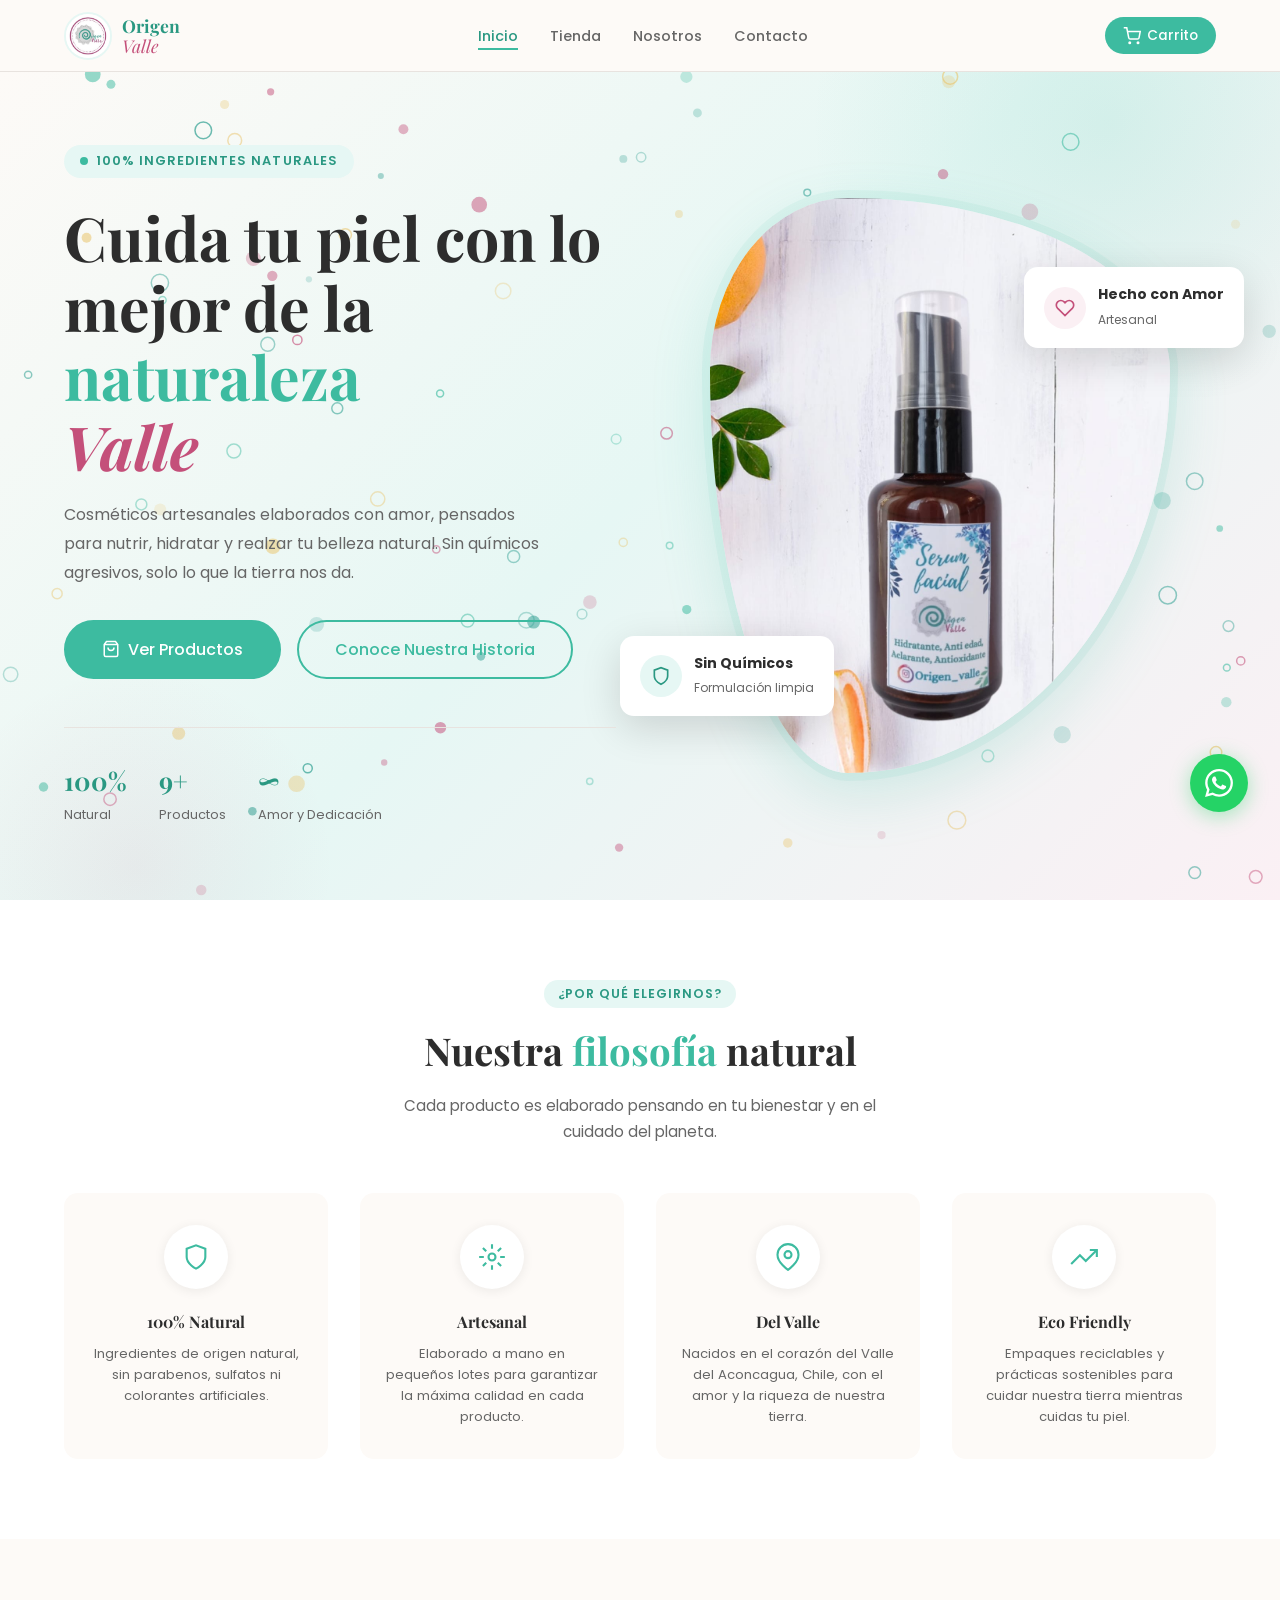
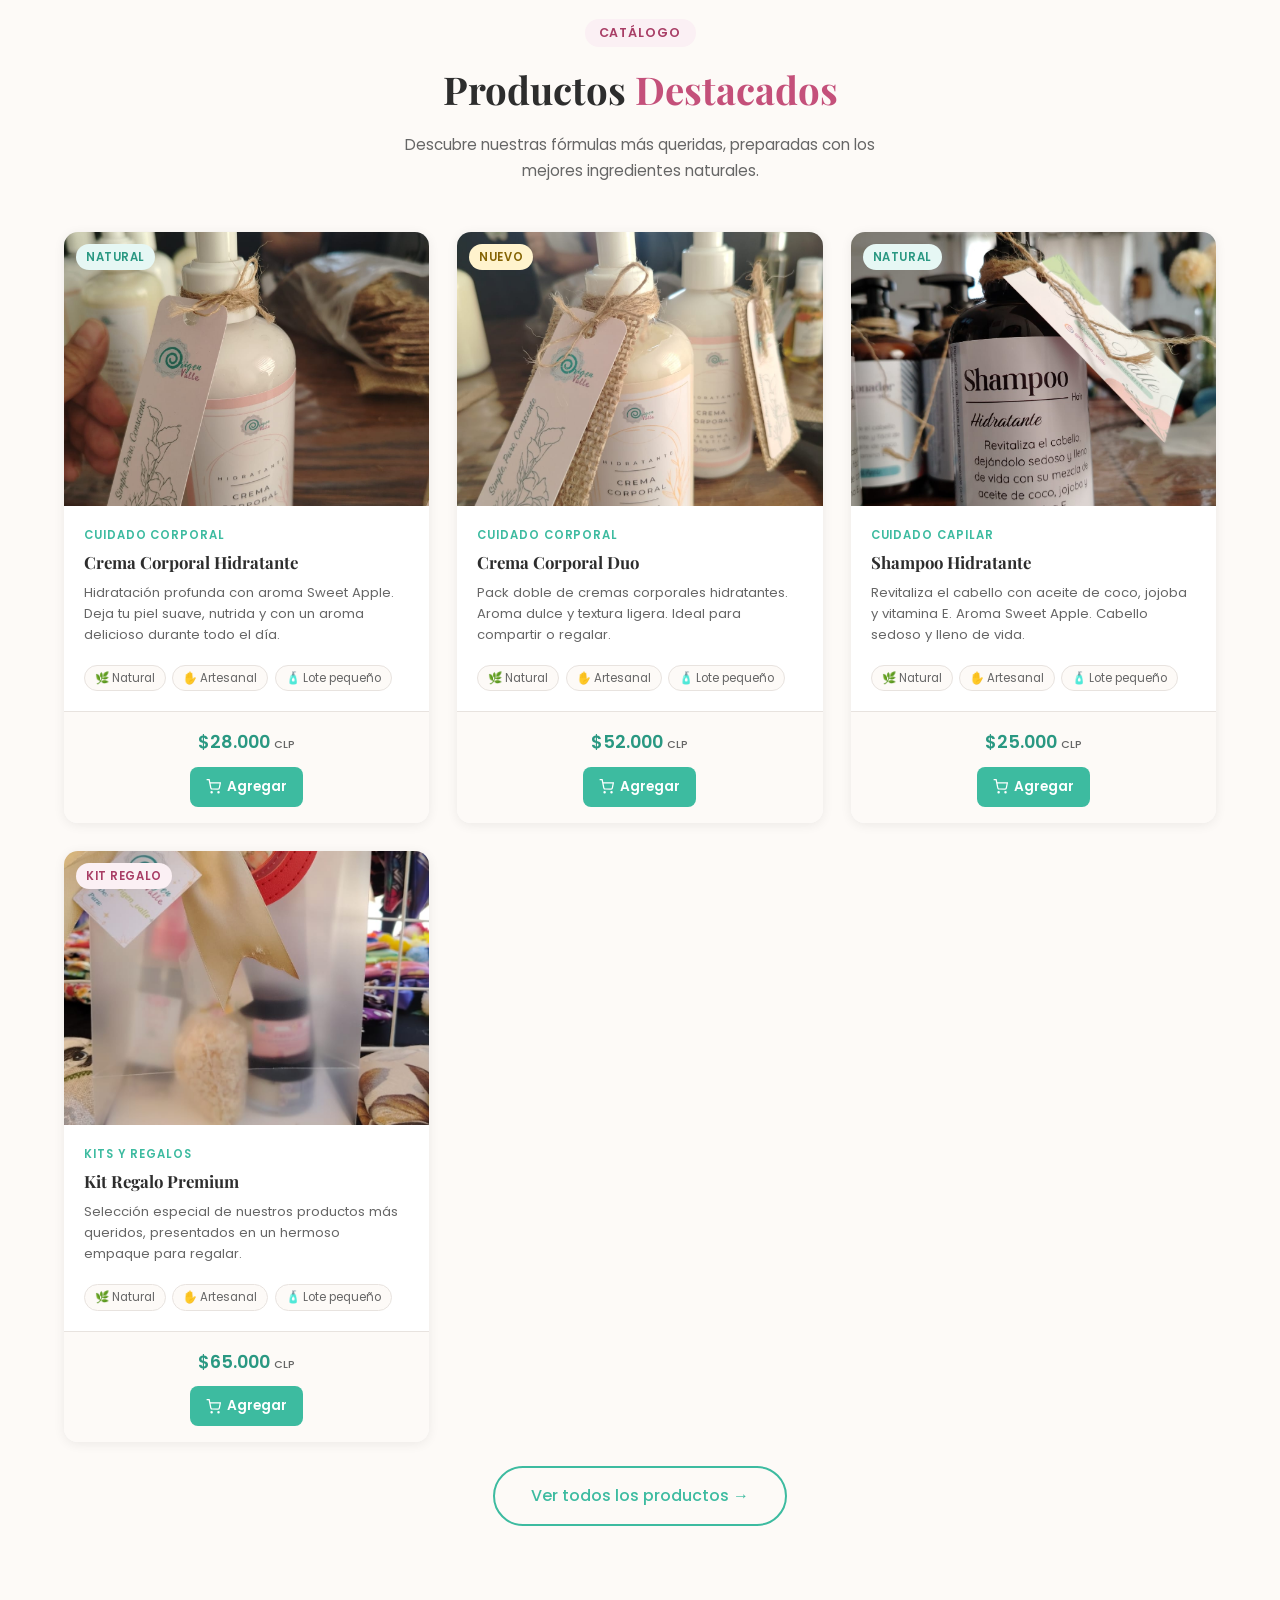
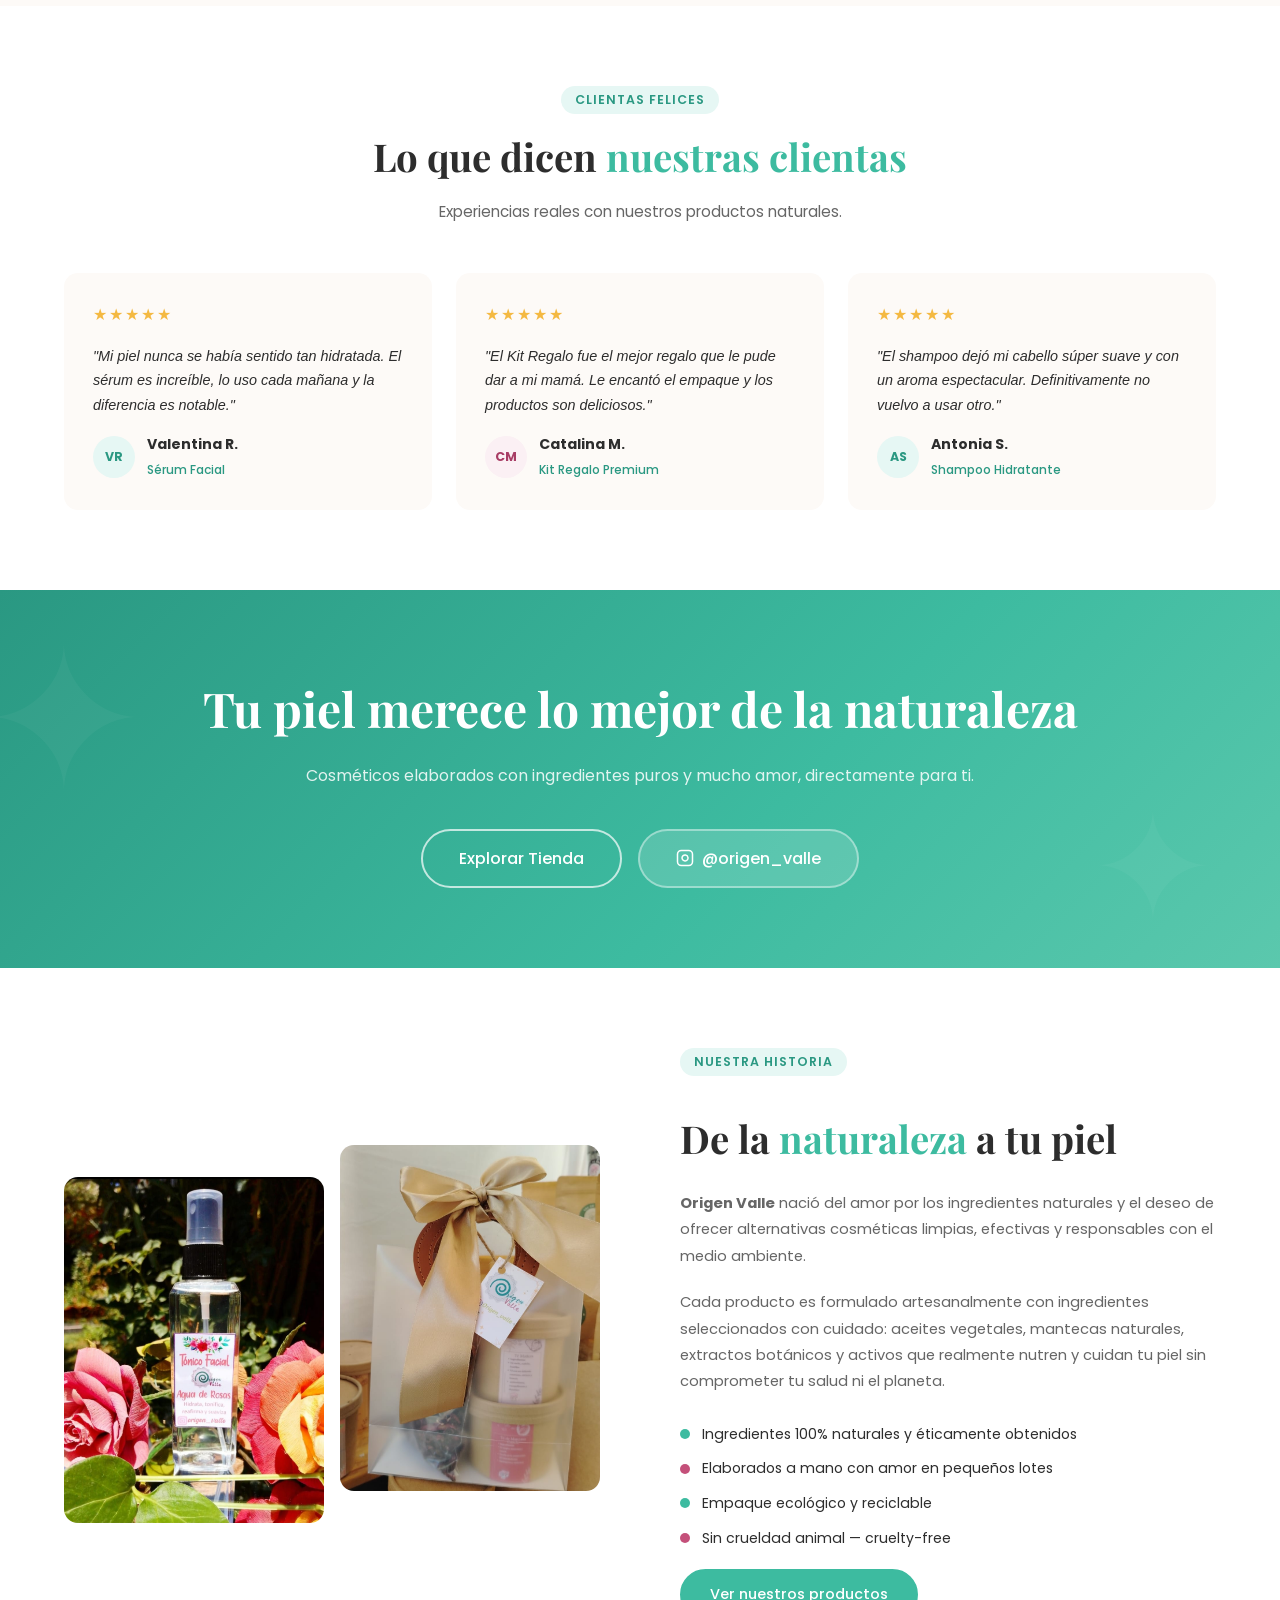
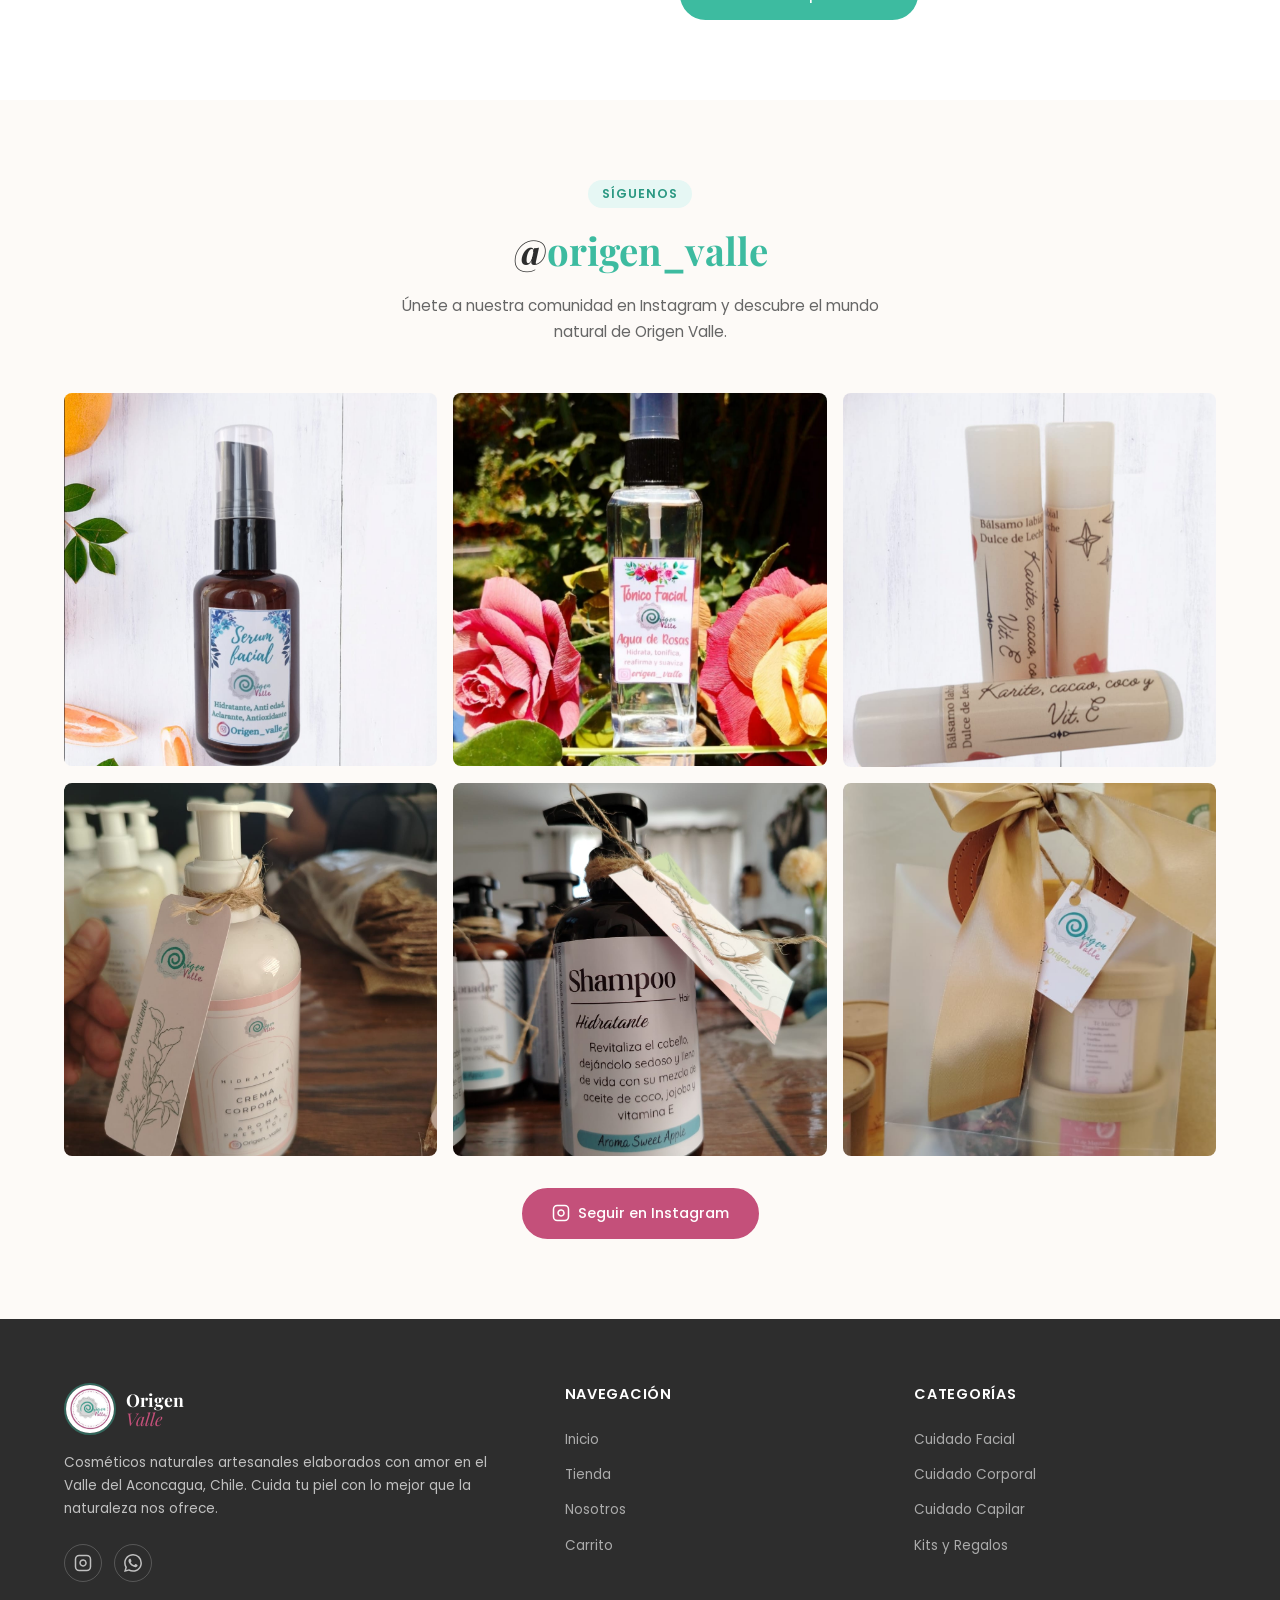
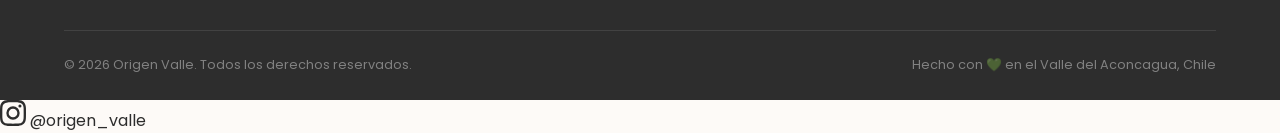
==== commit 279ca7c9: "Actualizar index.html" ====
--- a/index.html
+++ b/index.html
@@ -993,6 +993,19 @@
     </div>
   </footer>
 
+  <!-- BOTÓN INSTAGRAM FLOTANTE -->
+  <a href="https://instagram.com/origen_valle"
+     target="_blank"
+     rel="noopener noreferrer"
+     class="instagram-float"
+     title="Síguenos en Instagram"
+     aria-label="Abrir Instagram">
+    <svg viewBox="0 0 24 24" fill="currentColor" width="26" height="26">
+      <path d="M12 2.163c3.204 0 3.584.012 4.85.07 3.252.148 4.771 1.691 4.919 4.919.058 1.265.069 1.645.069 4.849 0 3.205-.012 3.584-.069 4.849-.149 3.225-1.664 4.771-4.919 4.919-1.266.058-1.644.07-4.85.07-3.204 0-3.584-.012-4.849-.07-3.26-.149-4.771-1.699-4.919-4.92-.058-1.265-.07-1.644-.07-4.849 0-3.204.013-3.583.07-4.849.149-3.227 1.664-4.771 4.919-4.919 1.266-.057 1.645-.069 4.849-.069zM12 0C8.741 0 8.333.014 7.053.072 2.695.272.273 2.69.073 7.052.014 8.333 0 8.741 0 12c0 3.259.014 3.668.072 4.948.2 4.358 2.618 6.78 6.98 6.98C8.333 23.986 8.741 24 12 24c3.259 0 3.668-.014 4.948-.072 4.354-.2 6.782-2.618 6.979-6.98.059-1.28.073-1.689.073-4.948 0-3.259-.014-3.667-.072-4.947-.196-4.354-2.617-6.78-6.979-6.98C15.668.014 15.259 0 12 0zm0 5.838a6.162 6.162 0 100 12.324 6.162 6.162 0 000-12.324zM12 16a4 4 0 110-8 4 4 0 010 8zm6.406-11.845a1.44 1.44 0 100 2.881 1.44 1.44 0 000-2.881z"/>
+    </svg>
+    <span class="instagram-float__tooltip">@origen_valle</span>
+  </a>
+
   <!-- BOTÓN WHATSAPP FLOTANTE -->
   <a href="https://wa.me/56982233777?text=Hola%20Origen%20Valle!%20Quisiera%20consultar%20sobre%20sus%20productos%20%F0%9F%8C%BF"
      target="_blank"
--- a/css/styles.css
+++ b/css/styles.css
@@ -949,26 +949,34 @@
   white-space: nowrap;
 }
 
-/* ---- BOTÓN COMPRAR ---- */
-.buy-btn {
-  width: 100%;
-  padding: 11px 0;
+/* ---- BOTÓN AGREGAR AL CARRITO ---- */
+.add-to-cart-btn {
+  display: flex;
+  align-items: center;
+  gap: 6px;
+  padding: 10px 16px;
   background: var(--primary);
   color: white;
   border: none;
   border-radius: var(--radius-sm);
-  font-size: 0.9rem;
+  font-size: 0.85rem;
   font-weight: 600;
   cursor: pointer;
   transition: var(--transition);
-  letter-spacing: 0.03em;
-}
-
-.buy-btn:hover {
+  white-space: nowrap;
+}
+
+.add-to-cart-btn:hover {
   background: var(--primary-dark);
   transform: translateY(-1px);
   box-shadow: 0 4px 12px rgba(61, 187, 160, 0.35);
 }
+
+.add-to-cart-btn.added {
+  background: var(--primary-dark);
+}
+
+.add-to-cart-btn svg { width: 15px; height: 15px; flex-shrink: 0; }
 
 /* ---- MODAL DE COMPRA ---- */
 .buy-modal-overlay {
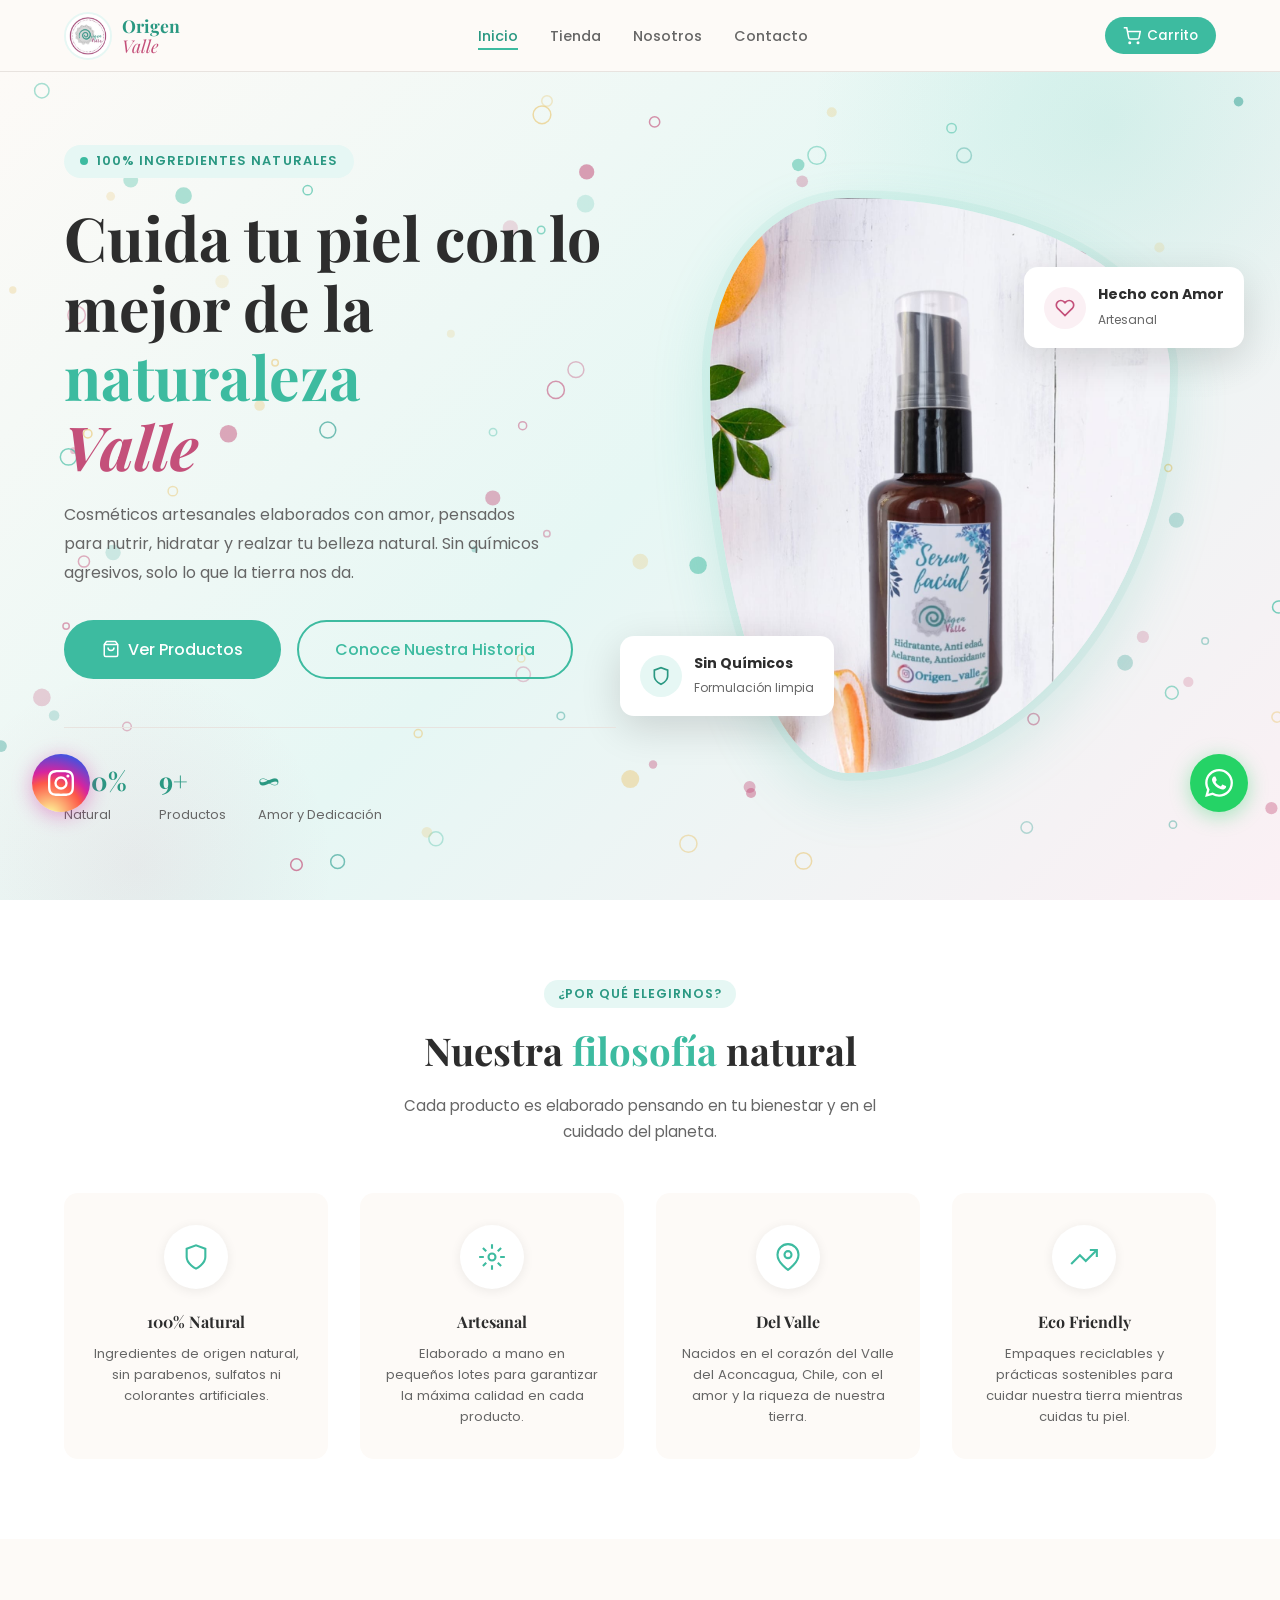
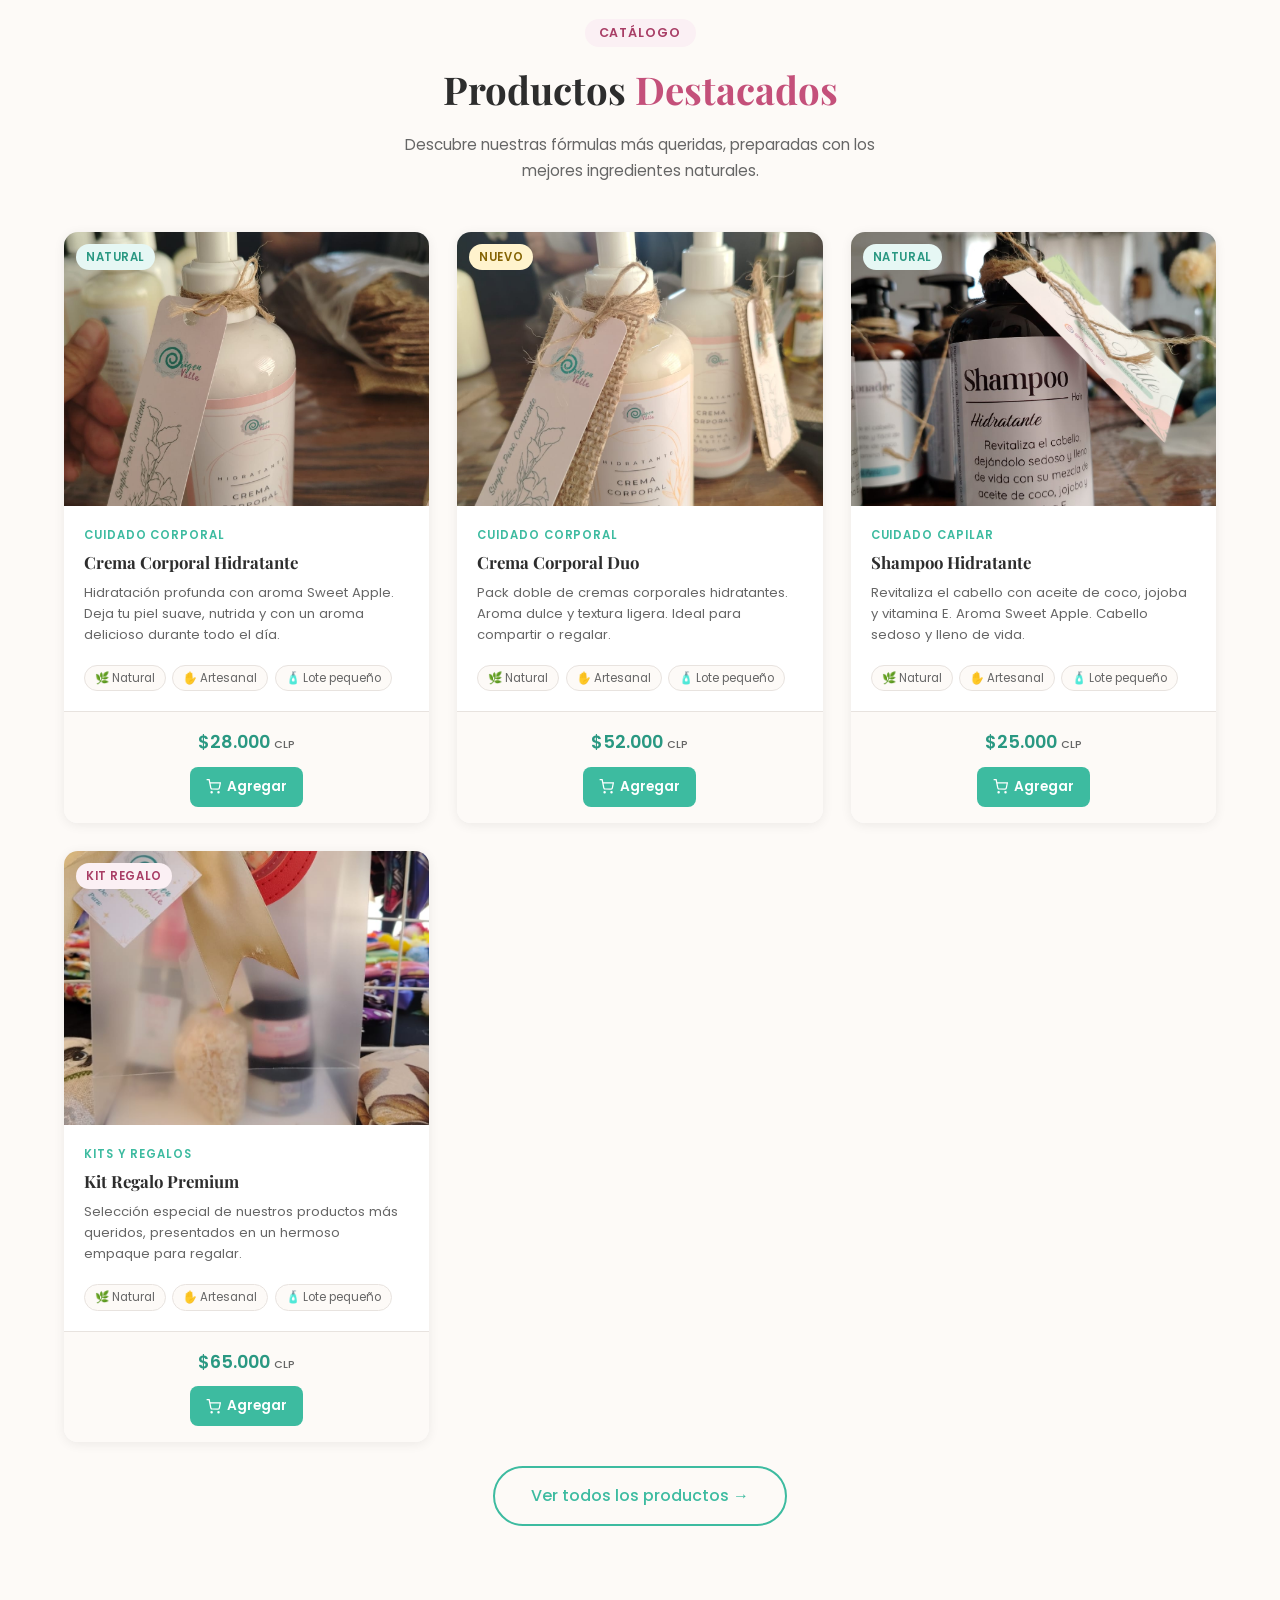
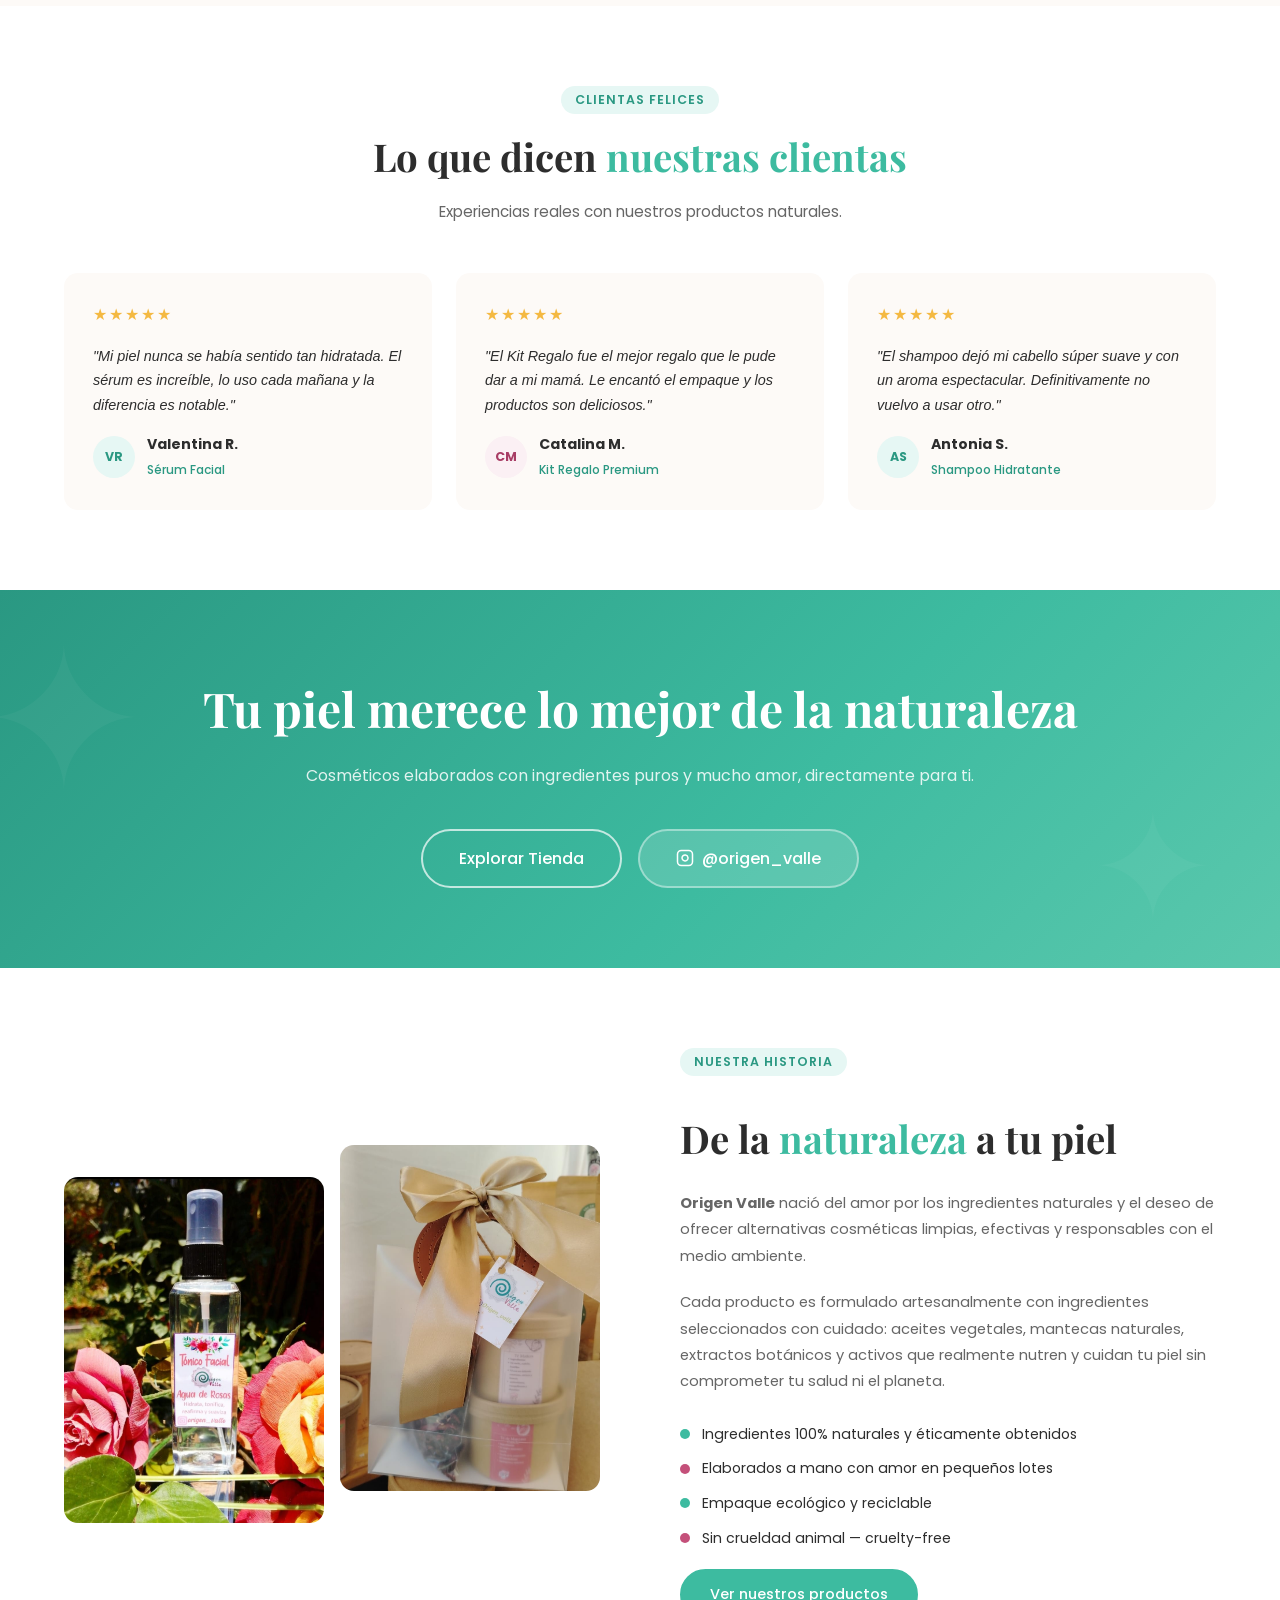
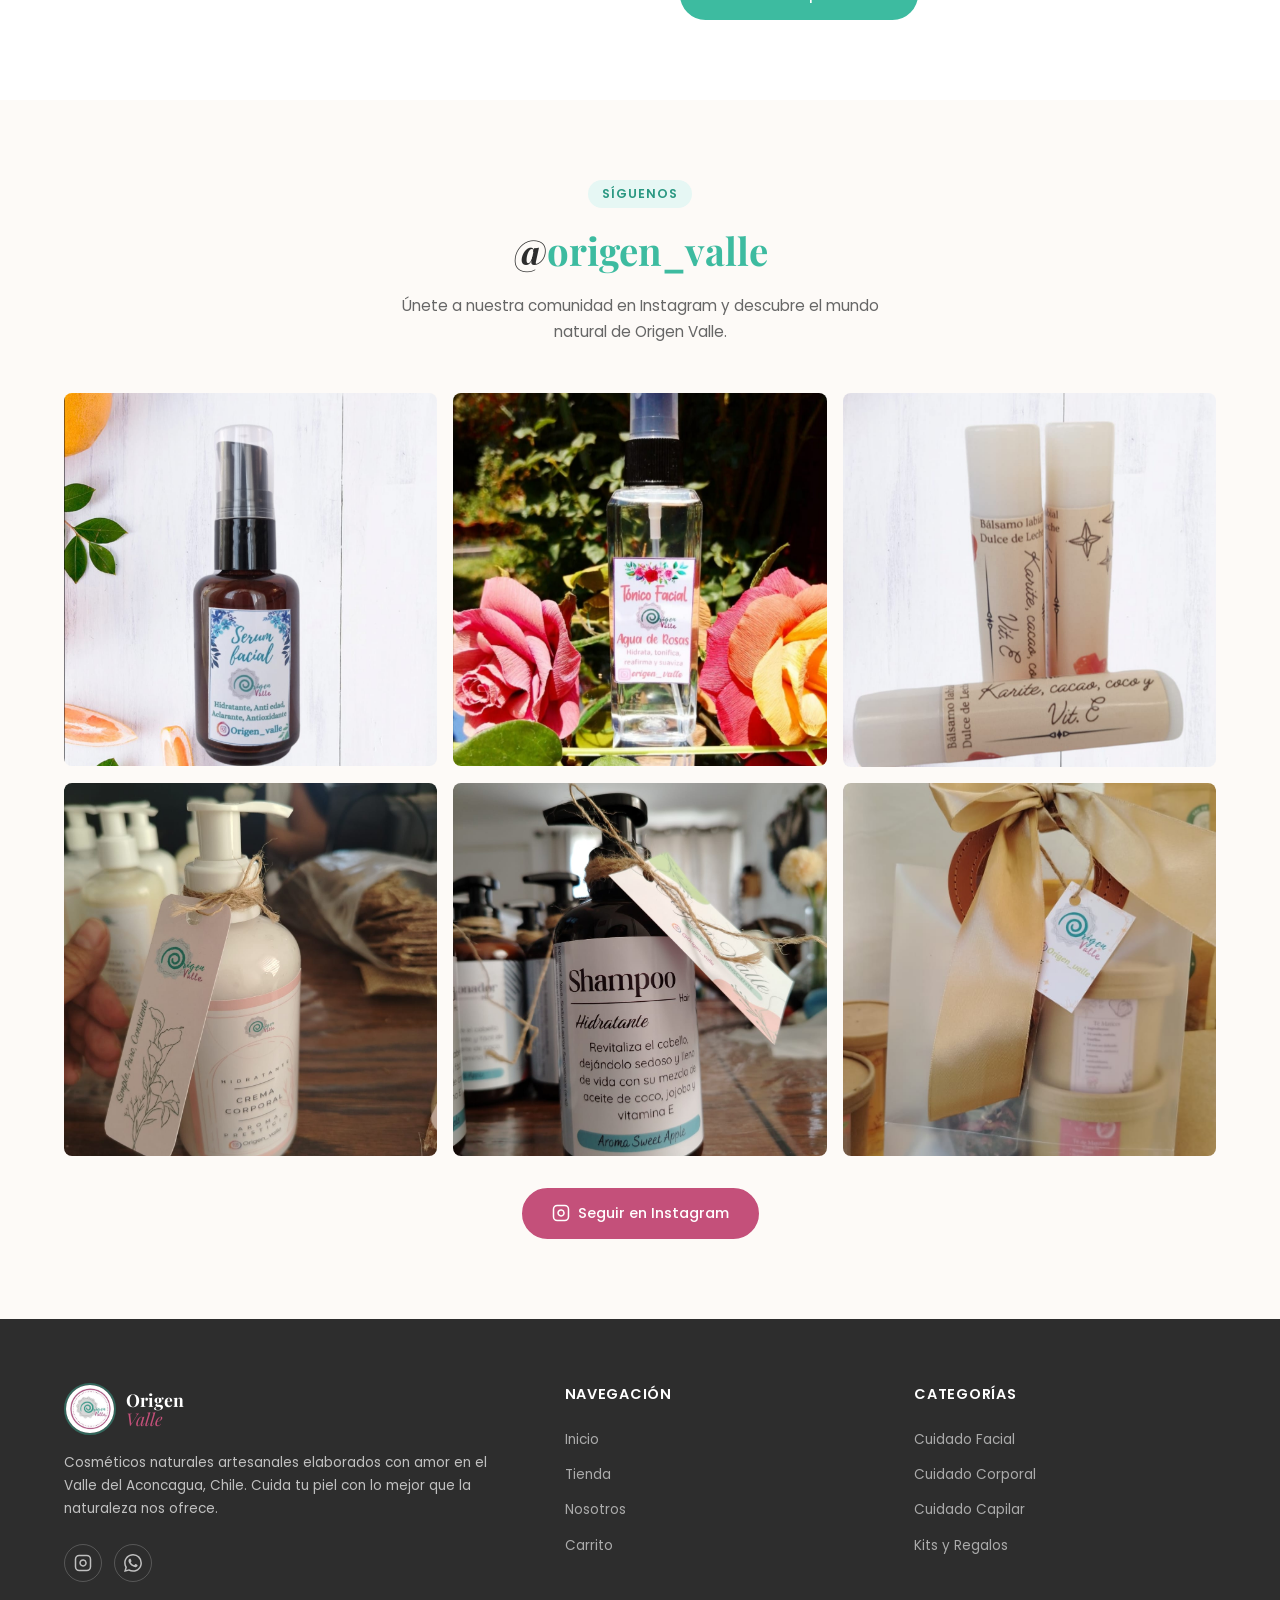
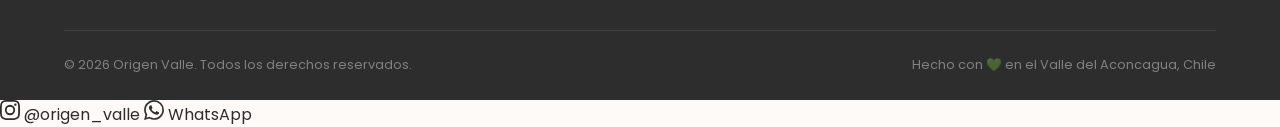
==== commit 780a23eb: "Actualizar index.html" ====
--- a/index.html
+++ b/index.html
@@ -993,6 +993,25 @@
     </div>
   </footer>
 
+  <!-- BARRA SOCIAL MOBILE -->
+  <div class="mobile-social-bar">
+    <a href="https://instagram.com/origen_valle" target="_blank" rel="noopener noreferrer"
+       class="mobile-social-bar__btn mobile-social-bar__btn--instagram" aria-label="Instagram">
+      <svg viewBox="0 0 24 24" fill="currentColor" width="20" height="20">
+        <path d="M12 2.163c3.204 0 3.584.012 4.85.07 3.252.148 4.771 1.691 4.919 4.919.058 1.265.069 1.645.069 4.849 0 3.205-.012 3.584-.069 4.849-.149 3.225-1.664 4.771-4.919 4.919-1.266.058-1.644.07-4.85.07-3.204 0-3.584-.012-4.849-.07-3.26-.149-4.771-1.699-4.919-4.92-.058-1.265-.07-1.644-.07-4.849 0-3.204.013-3.583.07-4.849.149-3.227 1.664-4.771 4.919-4.919 1.266-.057 1.645-.069 4.849-.069zM12 0C8.741 0 8.333.014 7.053.072 2.695.272.273 2.69.073 7.052.014 8.333 0 8.741 0 12c0 3.259.014 3.668.072 4.948.2 4.358 2.618 6.78 6.98 6.98C8.333 23.986 8.741 24 12 24c3.259 0 3.668-.014 4.948-.072 4.354-.2 6.782-2.618 6.979-6.98.059-1.28.073-1.689.073-4.948 0-3.259-.014-3.667-.072-4.947-.196-4.354-2.617-6.78-6.979-6.98C15.668.014 15.259 0 12 0zm0 5.838a6.162 6.162 0 100 12.324 6.162 6.162 0 000-12.324zM12 16a4 4 0 110-8 4 4 0 010 8zm6.406-11.845a1.44 1.44 0 100 2.881 1.44 1.44 0 000-2.881z"/>
+      </svg>
+      @origen_valle
+    </a>
+    <a href="https://wa.me/56982233777?text=Hola%20Origen%20Valle!%20Quisiera%20consultar%20sobre%20sus%20productos%20%F0%9F%8C%BF"
+       target="_blank" rel="noopener noreferrer"
+       class="mobile-social-bar__btn mobile-social-bar__btn--whatsapp" aria-label="WhatsApp">
+      <svg viewBox="0 0 24 24" fill="currentColor" width="20" height="20">
+        <path d="M17.472 14.382c-.297-.149-1.758-.867-2.03-.967-.273-.099-.471-.148-.67.15-.197.297-.767.966-.94 1.164-.173.199-.347.223-.644.075-.297-.15-1.255-.463-2.39-1.475-.883-.788-1.48-1.761-1.653-2.059-.173-.297-.018-.458.13-.606.134-.133.298-.347.446-.52.149-.174.198-.298.298-.497.099-.198.05-.371-.025-.52-.075-.149-.669-1.612-.916-2.207-.242-.579-.487-.5-.669-.51-.173-.008-.371-.01-.57-.01-.198 0-.52.074-.792.372-.272.297-1.04 1.016-1.04 2.479 0 1.462 1.065 2.875 1.213 3.074.149.198 2.096 3.2 5.077 4.487.709.306 1.262.489 1.694.625.712.227 1.36.195 1.871.118.571-.085 1.758-.719 2.006-1.413.248-.694.248-1.289.173-1.413-.074-.124-.272-.198-.57-.347m-5.421 7.403h-.004a9.87 9.87 0 01-5.031-1.378l-.361-.214-3.741.982.998-3.648-.235-.374a9.86 9.86 0 01-1.51-5.26c.001-5.45 4.436-9.884 9.888-9.884 2.64 0 5.122 1.03 6.988 2.898a9.825 9.825 0 012.893 6.994c-.003 5.45-4.437 9.884-9.885 9.884m8.413-18.297A11.815 11.815 0 0012.05 0C5.495 0 .16 5.335.157 11.892c0 2.096.547 4.142 1.588 5.945L.057 24l6.305-1.654a11.882 11.882 0 005.683 1.448h.005c6.554 0 11.89-5.335 11.893-11.893a11.821 11.821 0 00-3.48-8.413Z"/>
+      </svg>
+      WhatsApp
+    </a>
+  </div>
+
   <!-- BOTÓN INSTAGRAM FLOTANTE -->
   <a href="https://instagram.com/origen_valle"
      target="_blank"
--- a/css/styles.css
+++ b/css/styles.css
@@ -1324,3 +1324,64 @@
 @media (prefers-reduced-motion: reduce) {
   .whatsapp-float { animation: none; }
 }
+
+/* ---- BOTÓN INSTAGRAM FLOTANTE ---- */
+.instagram-float {
+  position: fixed;
+  bottom: 5.5rem;
+  left: 2rem;
+  width: 58px;
+  height: 58px;
+  background: radial-gradient(circle at 30% 107%, #fdf497 0%, #fdf497 5%, #fd5949 45%, #d6249f 60%, #285AEB 90%);
+  border-radius: 50%;
+  display: flex;
+  align-items: center;
+  justify-content: center;
+  color: white;
+  text-decoration: none;
+  z-index: 1500;
+  box-shadow: 0 4px 20px rgba(214, 36, 159, 0.4);
+  transition: transform 0.2s ease, box-shadow 0.2s ease;
+}
+
+.instagram-float:hover {
+  transform: scale(1.1);
+  box-shadow: 0 6px 28px rgba(214, 36, 159, 0.55);
+}
+
+.instagram-float__tooltip {
+  position: absolute;
+  left: 68px;
+  background: var(--dark);
+  color: white;
+  font-size: 0.78rem;
+  font-weight: 600;
+  padding: 6px 12px;
+  border-radius: 8px;
+  white-space: nowrap;
+  opacity: 0;
+  pointer-events: none;
+  transition: opacity 0.2s ease;
+}
+
+.instagram-float__tooltip::before {
+  content: '';
+  position: absolute;
+  right: 100%;
+  top: 50%;
+  transform: translateY(-50%);
+  border: 6px solid transparent;
+  border-right-color: var(--dark);
+}
+
+.instagram-float:hover .instagram-float__tooltip {
+  opacity: 1;
+}
+
+@media (max-width: 600px) {
+  .instagram-float { bottom: 5rem; left: 1.25rem; width: 52px; height: 52px; }
+}
+
+@media (prefers-reduced-motion: reduce) {
+  .instagram-float { animation: none; }
+}
